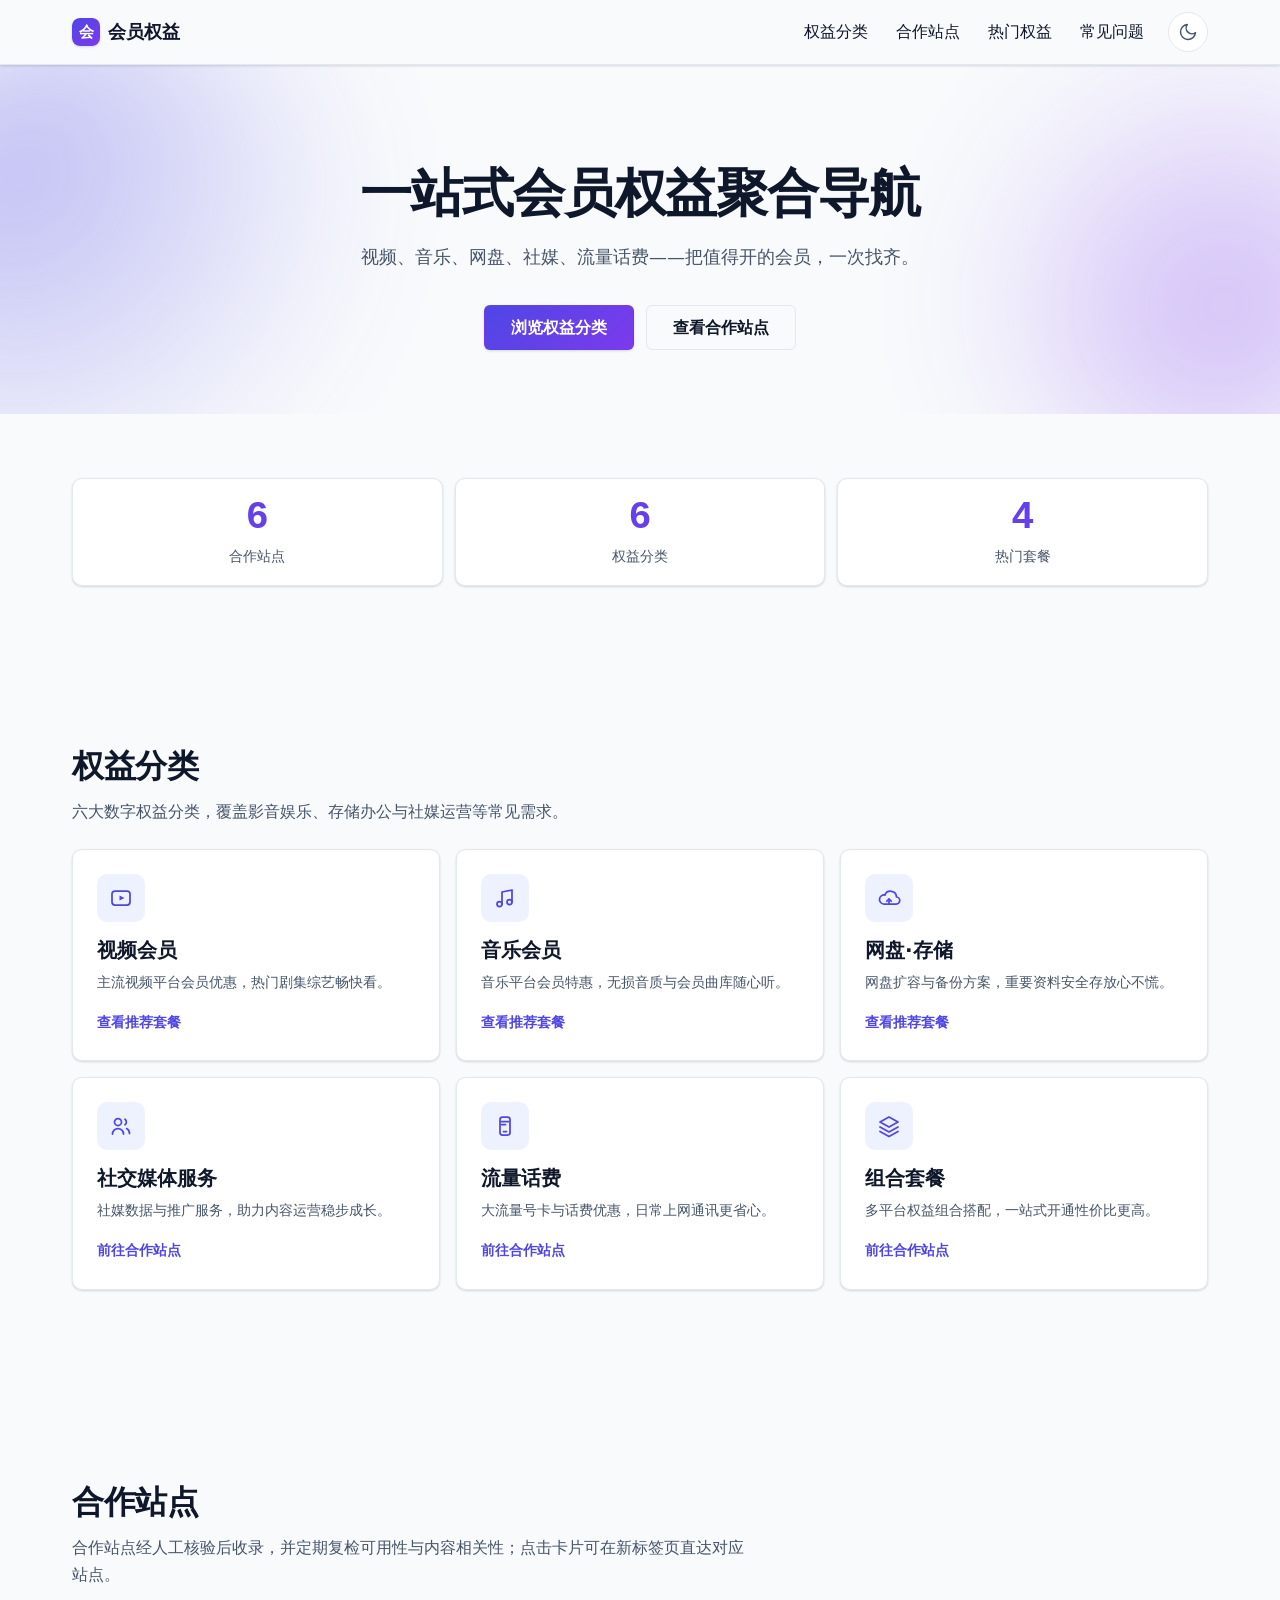
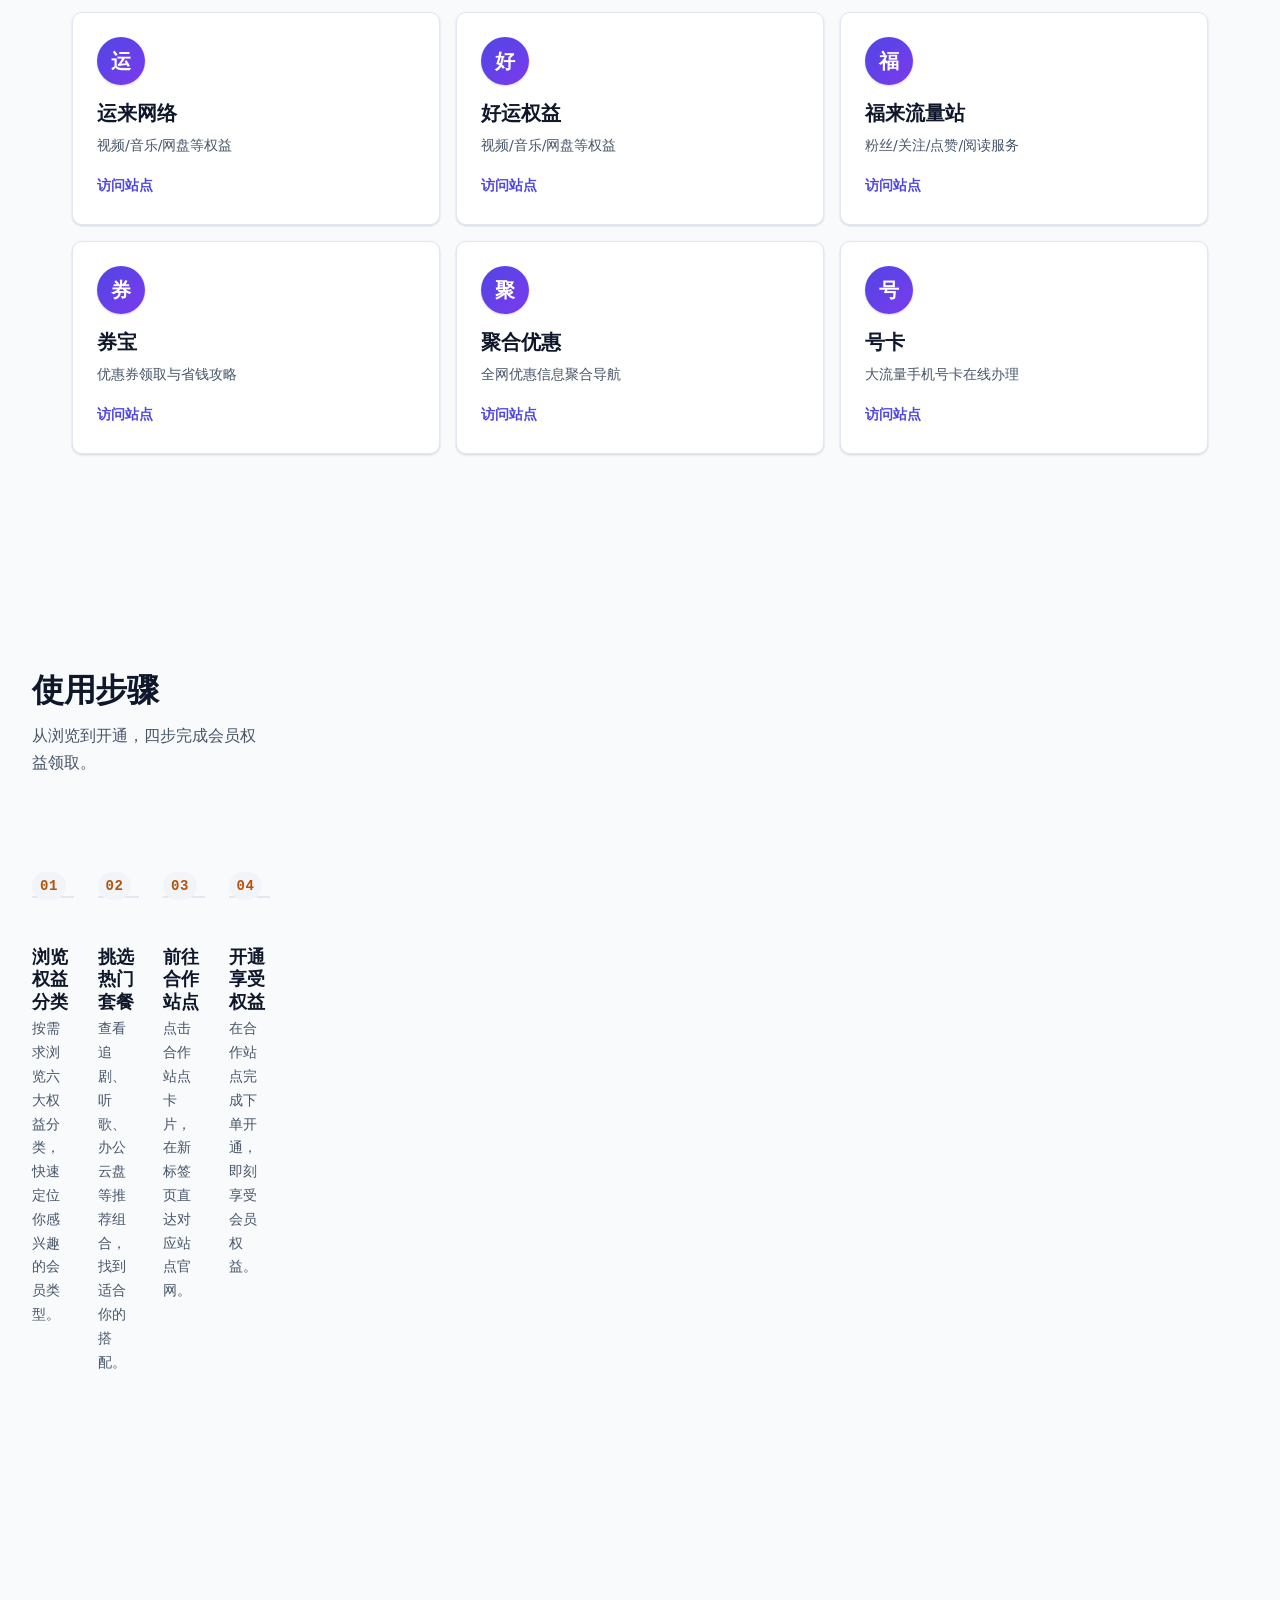
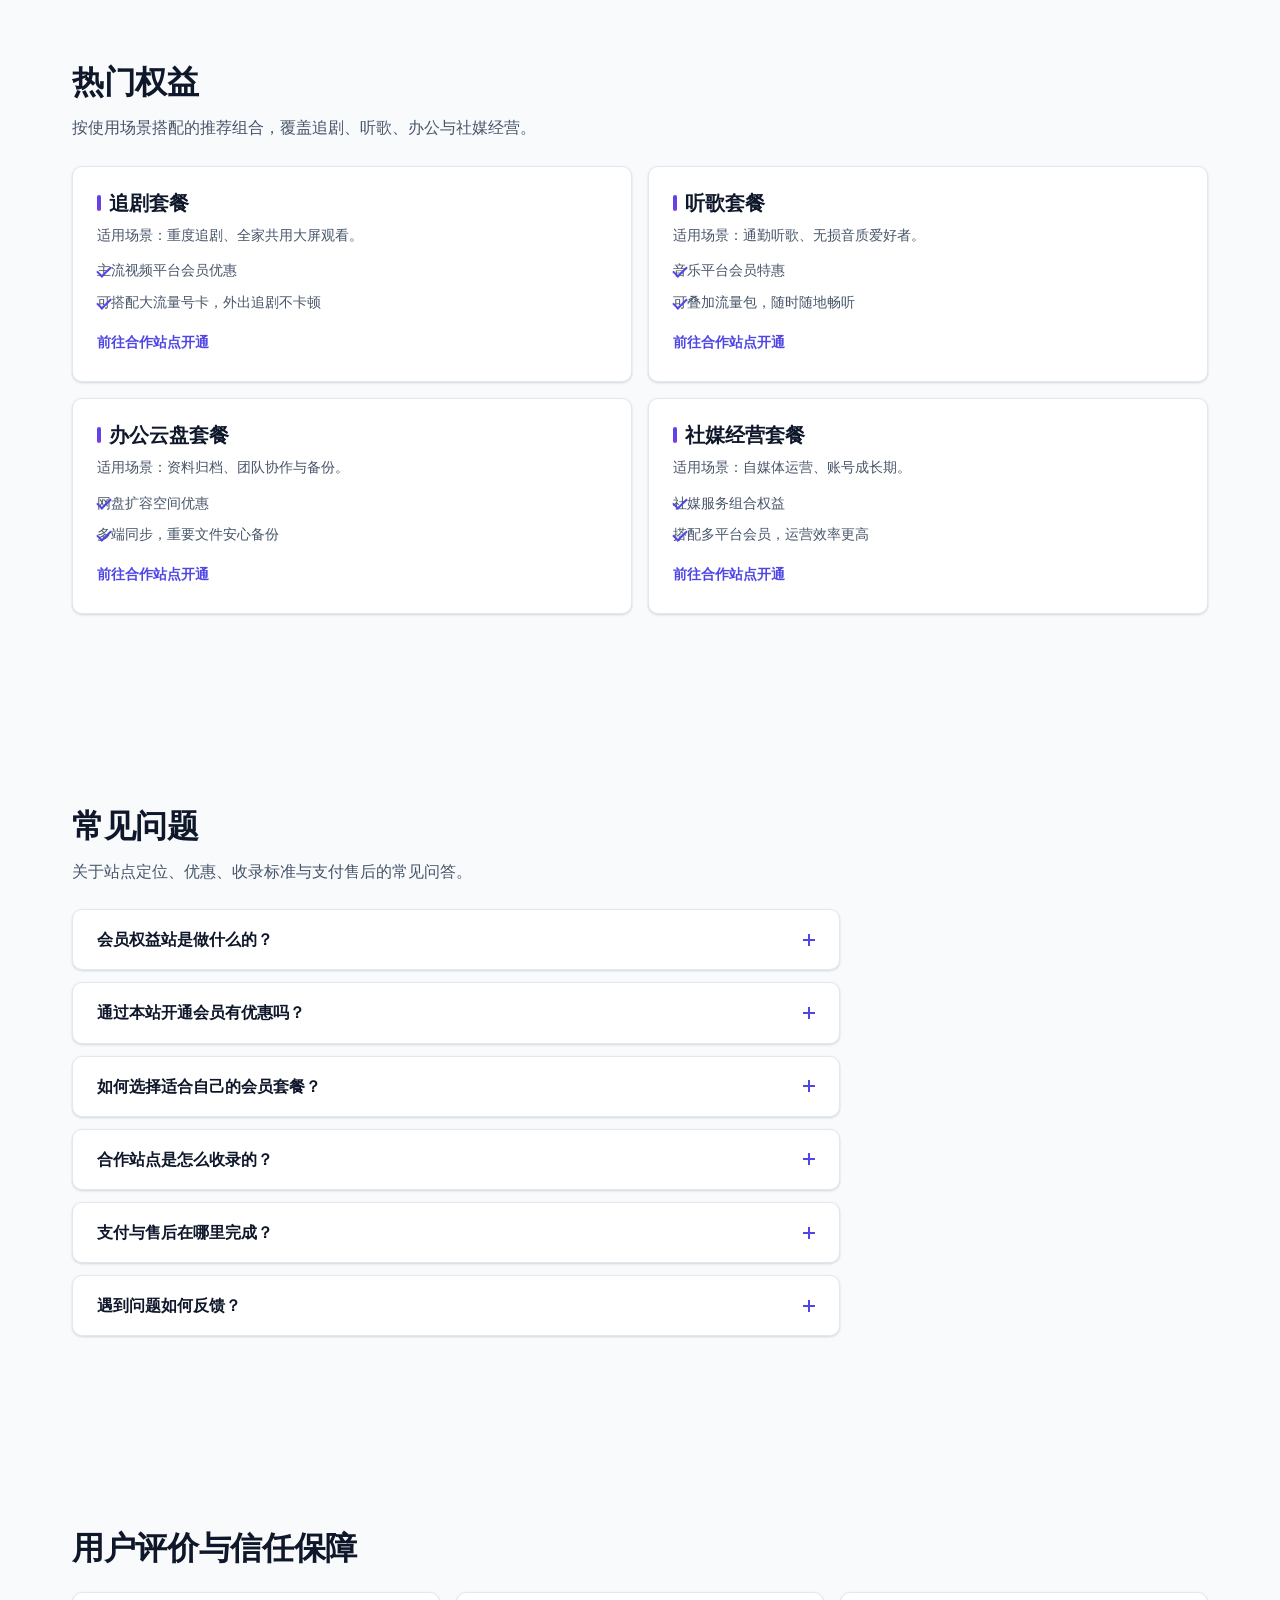
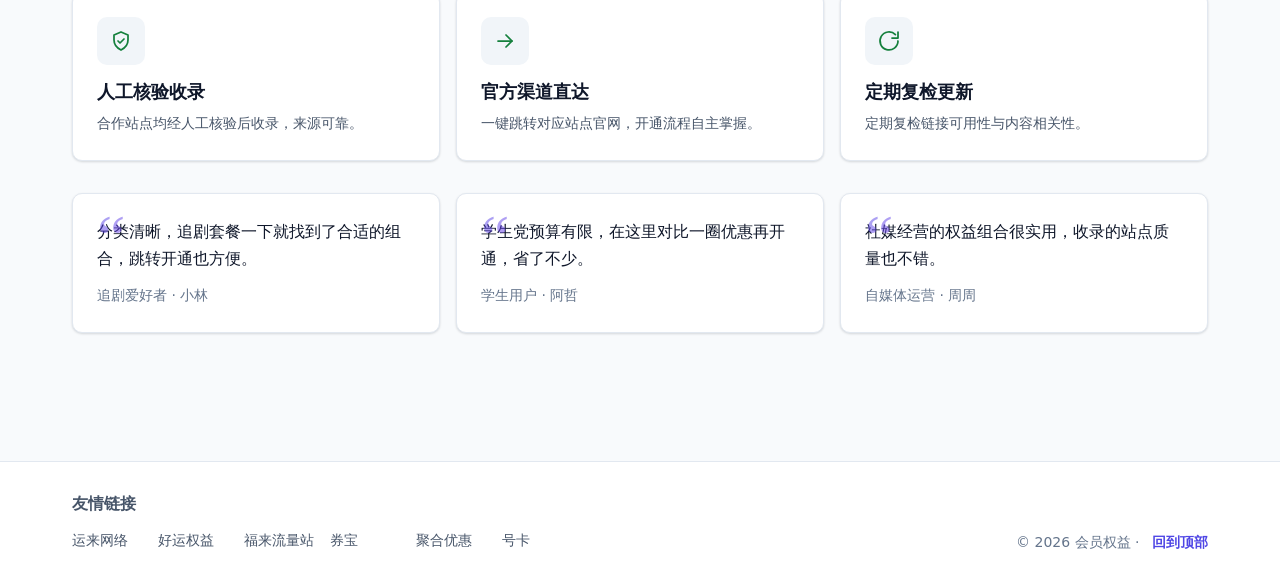
==== index.html @ c39c027a "feat: 会员权益官网 v1.0 — 纯静态单页、SEO/AI 友好、暗色模式、响应式 - 首页 10 大板块：导航/Hero/统计/权益分类/合作站点/使用步骤/热门套餐/FAQ/信任背书/友链页" ====
<!DOCTYPE html>
<html lang="zh-CN">
<head>
  <meta charset="UTF-8">
  <meta name="viewport" content="width=device-width, initial-scale=1">
  <title>会员权益｜视频·音乐·网盘等会员优惠聚合导航</title>
  <meta name="description" content="会员权益（HuiYuan）聚合导航官网：收录视频会员、音乐会员、网盘扩容、社交媒体服务、流量话费等数字权益优惠，提供权益分类、热门套餐推荐与合作站点入口，一站式找到适合你的会员优惠。">
  <meta name="keywords" content="会员权益,会员优惠,视频会员,音乐会员,网盘扩容,流量话费,会员套餐,优惠导航">
  <meta name="author" content="会员权益">
  <meta name="robots" content="index, follow">
  <link rel="canonical" href="https://huiyuan6.github.io/">
  <meta name="theme-color" media="(prefers-color-scheme: light)" content="#f8fafc">
  <meta name="theme-color" media="(prefers-color-scheme: dark)" content="#0b1120">
  <link rel="icon" href="assets/favicon.svg" type="image/svg+xml">
  <!-- Open Graph（NFR-03） -->
  <meta property="og:site_name" content="会员权益">
  <meta property="og:title" content="会员权益｜视频·音乐·网盘等会员优惠聚合导航">
  <meta property="og:description" content="视频、音乐、网盘、社媒、流量话费等数字权益优惠聚合导航，一站式找到适合你的会员优惠。">
  <meta property="og:type" content="website">
  <meta property="og:url" content="https://huiyuan6.github.io/">
  <meta property="og:image" content="https://huiyuan6.github.io/assets/og-image.png">
  <meta property="og:locale" content="zh_CN">
  <!-- Twitter Card（NFR-03） -->
  <meta name="twitter:card" content="summary_large_image">
  <meta name="twitter:title" content="会员权益｜视频·音乐·网盘等会员优惠聚合导航">
  <meta name="twitter:description" content="视频、音乐、网盘、社媒、流量话费等数字权益优惠聚合导航，一站式找到适合你的会员优惠。">
  <meta name="twitter:image" content="https://huiyuan6.github.io/assets/og-image.png">
  <!-- ① 主题引导：内联同步脚本，防 FOUC（D4）——读 localStorage，无记忆则跟随系统偏好 -->
  <script>
    (function () {
      var theme = 'light';
      try {
        var stored = localStorage.getItem('hy-theme');
        if (stored === 'light' || stored === 'dark') {
          theme = stored;
        } else if (window.matchMedia && window.matchMedia('(prefers-color-scheme: dark)').matches) {
          theme = 'dark';
        }
      } catch (e) { /* localStorage 不可用时默认亮色 */ }
      document.documentElement.setAttribute('data-theme', theme);
    })();
  </script>
  <link rel="stylesheet" href="css/style.css">
  <!-- JSON-LD 结构化数据：四实体 @graph（NFR-04），FAQ 问答与 #faq 内 details 逐字一致 -->
  <script type="application/ld+json">
  {
    "@context": "https://schema.org",
    "@graph": [
      {
        "@type": "WebSite",
        "@id": "https://huiyuan6.github.io/#website",
        "url": "https://huiyuan6.github.io/",
        "name": "会员权益",
        "alternateName": "HuiYuan",
        "description": "会员权益聚合导航官网：视频、音乐、网盘、社媒、流量话费等数字权益优惠导航。",
        "inLanguage": "zh-CN",
        "publisher": { "@id": "https://huiyuan6.github.io/#organization" }
      },
      {
        "@type": "Organization",
        "@id": "https://huiyuan6.github.io/#organization",
        "name": "会员权益",
        "url": "https://huiyuan6.github.io/",
        "logo": {
          "@type": "ImageObject",
          "url": "https://huiyuan6.github.io/assets/og-image.png"
        }
      },
      {
        "@type": "ItemList",
        "@id": "https://huiyuan6.github.io/#partners",
        "name": "合作站点清单",
        "numberOfItems": 6,
        "itemListElement": [
          { "@type": "ListItem", "position": 1, "name": "运来网络",   "url": "https://wcbblll.99kami.com" },
          { "@type": "ListItem", "position": 2, "name": "好运权益",   "url": "https://wcbblll.im01.cn" },
          { "@type": "ListItem", "position": 3, "name": "福来流量站", "url": "http://35568.qcxmt.cn" },
          { "@type": "ListItem", "position": 4, "name": "券宝",       "url": "https://jdjdndn.github.io/" },
          { "@type": "ListItem", "position": 5, "name": "聚合优惠",   "url": "https://wcbblll.cc" },
          { "@type": "ListItem", "position": 6, "name": "号卡",       "url": "https://dlhaoka.com" }
        ]
      },
      {
        "@type": "FAQPage",
        "@id": "https://huiyuan6.github.io/#faq",
        "mainEntity": [
          { "@type": "Question", "name": "会员权益站是做什么的？",
            "acceptedAnswer": { "@type": "Answer", "text": "本站是会员权益聚合导航官网，收录视频、音乐、网盘、社交媒体、流量话费等数字权益优惠信息，帮助你快速找到合适的会员开通渠道。" } },
          { "@type": "Question", "name": "通过本站开通会员有优惠吗？",
            "acceptedAnswer": { "@type": "Answer", "text": "本站收录的合作站点会不定期提供会员优惠活动，具体折扣与活动规则以各站点页面展示为准。" } },
          { "@type": "Question", "name": "如何选择适合自己的会员套餐？",
            "acceptedAnswer": { "@type": "Answer", "text": "可先在权益分类中按需求浏览，再到热门权益查看推荐组合，最后对比合作站点的活动后前往开通。" } },
          { "@type": "Question", "name": "合作站点是怎么收录的？",
            "acceptedAnswer": { "@type": "Answer", "text": "合作站点经人工核验后收录，并定期复检可用性与内容相关性，保障链接质量。" } },
          { "@type": "Question", "name": "支付与售后在哪里完成？",
            "acceptedAnswer": { "@type": "Answer", "text": "本站仅提供导航入口，会员商品的浏览、下单、支付与售后均在对应合作站点完成。" } },
          { "@type": "Question", "name": "遇到问题如何反馈？",
            "acceptedAnswer": { "@type": "Answer", "text": "可通过合作站点内的客服渠道反馈，或通过本站底部友情链接访问相关站点获取帮助。" } }
        ]
      }
    ]
  }
  </script>
  <!-- ② 数据与模块：defer 经典脚本，书写顺序即依赖顺序（1.2.4） -->
  <script src="data.js" defer></script>
  <script src="js/modules/validate.js" defer></script>
  <script src="js/modules/merge.js" defer></script>
  <script src="js/modules/render.js" defer></script>
  <script src="js/modules/theme.js" defer></script>
  <script src="js/modules/accordion.js" defer></script>
  <script src="js/modules/reveal.js" defer></script>
  <script src="js/modules/nav.js" defer></script>
  <script src="js/main.js" defer></script>
</head>
<body>
  <a class="skip-link" href="#main">跳到主内容</a>

  <!-- ======================= 顶部导航（FR-01/02/03） ======================= -->
  <header class="site-header" id="top">
    <div class="container site-header__inner">
      <nav class="site-nav" id="site-nav" aria-label="主导航">
        <a class="brand" href="#top">
          <svg class="brand__mark" width="28" height="28" viewBox="0 0 64 64" aria-hidden="true" focusable="false">
            <defs>
              <linearGradient id="brand-grad" x1="0" y1="0" x2="1" y2="1">
                <stop offset="0" stop-color="#4F46E5"/><stop offset="1" stop-color="#7C3AED"/>
              </linearGradient>
            </defs>
            <rect width="64" height="64" rx="14" fill="url(#brand-grad)"/>
            <text x="32" y="43" font-size="34" font-weight="600" fill="#ffffff" text-anchor="middle" font-family="system-ui,'PingFang SC','Microsoft YaHei',sans-serif">会</text>
          </svg>
          <span class="brand__name">会员权益</span>
        </a>
        <button id="nav-toggle" class="nav-toggle" type="button" aria-expanded="false" aria-controls="site-nav-links" aria-label="打开导航菜单">
          <svg width="24" height="24" viewBox="0 0 24 24" fill="none" stroke="currentColor" stroke-width="1.75" stroke-linecap="round" aria-hidden="true" focusable="false">
            <path d="M4 7h16"/><path d="M4 12h16"/><path d="M4 17h16"/>
          </svg>
        </button>
        <ul class="site-nav__links" id="site-nav-links">
          <li><a href="#categories">权益分类</a></li>
          <li><a href="#partners">合作站点</a></li>
          <li><a href="#hot">热门权益</a></li>
          <li><a href="#faq">常见问题</a></li>
        </ul>
        <button id="theme-toggle" class="theme-toggle" type="button" aria-label="切换到暗色主题">
          <svg class="icon-sun" width="20" height="20" viewBox="0 0 24 24" fill="none" stroke="currentColor" stroke-width="1.75" stroke-linecap="round" stroke-linejoin="round" aria-hidden="true" focusable="false">
            <circle cx="12" cy="12" r="4"/><path d="M12 2v2"/><path d="M12 20v2"/><path d="M4.9 4.9l1.4 1.4"/><path d="M17.7 17.7l1.4 1.4"/><path d="M2 12h2"/><path d="M20 12h2"/><path d="M4.9 19.1l1.4-1.4"/><path d="M17.7 6.3l1.4-1.4"/>
          </svg>
          <svg class="icon-moon" width="20" height="20" viewBox="0 0 24 24" fill="none" stroke="currentColor" stroke-width="1.75" stroke-linecap="round" stroke-linejoin="round" aria-hidden="true" focusable="false">
            <path d="M21 12.8A9 9 0 1 1 11.2 3a7 7 0 0 0 9.8 9.8z"/>
          </svg>
        </button>
      </nav>
    </div>
  </header>

  <main id="main">
    <!-- ======================= Hero（FR-04） ======================= -->
    <section class="hero" id="hero" tabindex="-1" aria-labelledby="hero-title">
      <div class="hero__visual" aria-hidden="true">
        <span class="hero__blob hero__blob--a"></span>
        <span class="hero__blob hero__blob--b"></span>
      </div>
      <div class="container hero__inner">
        <h1 class="hero__title" id="hero-title">一站式会员权益聚合导航</h1>
        <p class="hero__sub">视频、音乐、网盘、社媒、流量话费——把值得开的会员，一次找齐。</p>
        <p class="hero__cta">
          <a class="btn btn--primary" href="#categories">浏览权益分类</a>
          <a class="btn btn--ghost" href="#partners">查看合作站点</a>
        </p>
      </div>
    </section>

    <!-- ======================= 数据统计（FR-05） ======================= -->
    <section class="stats" id="stats" tabindex="-1" aria-labelledby="stats-title">
      <div class="container">
        <h2 class="visually-hidden" id="stats-title">数据统计</h2>
        <ul class="stats-grid" data-reveal>
          <li class="stat-item">
            <p class="stat-item__value" id="stat-sites" data-stat="sites">6</p>
            <p class="stat-item__label">合作站点</p>
          </li>
          <li class="stat-item">
            <p class="stat-item__value" id="stat-categories" data-stat="categories">6</p>
            <p class="stat-item__label">权益分类</p>
          </li>
          <li class="stat-item">
            <p class="stat-item__value" id="stat-packages" data-stat="packages">4</p>
            <p class="stat-item__label">热门套餐</p>
          </li>
        </ul>
      </div>
    </section>

    <!-- ======================= 权益分类（FR-06） ======================= -->
    <section class="categories" id="categories" tabindex="-1" aria-labelledby="categories-title">
      <div class="container">
        <h2 id="categories-title">权益分类</h2>
        <p class="section-lead">六大数字权益分类，覆盖影音娱乐、存储办公与社媒运营等常见需求。</p>
        <ul class="category-grid" data-reveal>
          <li class="category-card">
            <span class="category-card__icon" aria-hidden="true">
              <svg width="24" height="24" viewBox="0 0 24 24" fill="none" stroke="currentColor" stroke-width="1.75" stroke-linecap="round" stroke-linejoin="round" focusable="false"><rect x="3" y="5" width="18" height="14" rx="3"/><path d="M10.5 9.5l5 2.5-5 2.5z" fill="currentColor" stroke="none"/></svg>
            </span>
            <h3 class="category-card__title">视频会员</h3>
            <p class="category-card__desc">主流视频平台会员优惠，热门剧集综艺畅快看。</p>
            <a class="category-card__link" href="#hot">查看推荐套餐</a>
          </li>
          <li class="category-card">
            <span class="category-card__icon" aria-hidden="true">
              <svg width="24" height="24" viewBox="0 0 24 24" fill="none" stroke="currentColor" stroke-width="1.75" stroke-linecap="round" stroke-linejoin="round" focusable="false"><path d="M9 18V6l10-2v12"/><circle cx="6.5" cy="18" r="2.5"/><circle cx="16.5" cy="16" r="2.5"/></svg>
            </span>
            <h3 class="category-card__title">音乐会员</h3>
            <p class="category-card__desc">音乐平台会员特惠，无损音质与会员曲库随心听。</p>
            <a class="category-card__link" href="#hot">查看推荐套餐</a>
          </li>
          <li class="category-card">
            <span class="category-card__icon" aria-hidden="true">
              <svg width="24" height="24" viewBox="0 0 24 24" fill="none" stroke="currentColor" stroke-width="1.75" stroke-linecap="round" stroke-linejoin="round" focusable="false"><path d="M7 18a4.5 4.5 0 1 1 .9-8.9A6 6 0 0 1 19.5 11 3.5 3.5 0 0 1 19 18z"/><path d="M12 13v5"/><path d="M9.8 15.2L12 13l2.2 2.2"/></svg>
            </span>
            <h3 class="category-card__title">网盘·存储</h3>
            <p class="category-card__desc">网盘扩容与备份方案，重要资料安全存放心不慌。</p>
            <a class="category-card__link" href="#hot">查看推荐套餐</a>
          </li>
          <li class="category-card">
            <span class="category-card__icon" aria-hidden="true">
              <svg width="24" height="24" viewBox="0 0 24 24" fill="none" stroke="currentColor" stroke-width="1.75" stroke-linecap="round" stroke-linejoin="round" focusable="false"><circle cx="9" cy="8" r="3.5"/><path d="M3.5 20a5.5 5.5 0 0 1 11 0"/><path d="M16 5.2a3.5 3.5 0 0 1 0 5.6"/><path d="M17.6 14.6a5.5 5.5 0 0 1 2.9 4.9"/></svg>
            </span>
            <h3 class="category-card__title">社交媒体服务</h3>
            <p class="category-card__desc">社媒数据与推广服务，助力内容运营稳步成长。</p>
            <a class="category-card__link" href="#partners">前往合作站点</a>
          </li>
          <li class="category-card">
            <span class="category-card__icon" aria-hidden="true">
              <svg width="24" height="24" viewBox="0 0 24 24" fill="none" stroke="currentColor" stroke-width="1.75" stroke-linecap="round" stroke-linejoin="round" focusable="false"><rect x="7" y="3" width="10" height="18" rx="2.5"/><path d="M10.5 17.5h3"/><path d="M8.5 7.5h7"/><path d="M8.5 10.5h4"/></svg>
            </span>
            <h3 class="category-card__title">流量话费</h3>
            <p class="category-card__desc">大流量号卡与话费优惠，日常上网通讯更省心。</p>
            <a class="category-card__link" href="#partners">前往合作站点</a>
          </li>
          <li class="category-card">
            <span class="category-card__icon" aria-hidden="true">
              <svg width="24" height="24" viewBox="0 0 24 24" fill="none" stroke="currentColor" stroke-width="1.75" stroke-linecap="round" stroke-linejoin="round" focusable="false"><path d="M12 3l9 5-9 5-9-5z"/><path d="M3 13l9 5 9-5"/><path d="M3 17.5l9 5 9-5"/></svg>
            </span>
            <h3 class="category-card__title">组合套餐</h3>
            <p class="category-card__desc">多平台权益组合搭配，一站式开通性价比更高。</p>
            <a class="category-card__link" href="#partners">前往合作站点</a>
          </li>
        </ul>
      </div>
    </section>

    <!-- ======================= 合作站点（FR-07/15，数据驱动锚点） ======================= -->
    <section class="partners" id="partners" tabindex="-1" aria-labelledby="partners-title">
      <div class="container">
        <h2 id="partners-title">合作站点</h2>
        <p class="section-lead">合作站点经人工核验后收录，并定期复检可用性与内容相关性；点击卡片可在新标签页直达对应站点。</p>
        <ul id="partner-list" class="partner-grid" data-render="partner-cards" data-reveal>
          <li class="partner-card">
            <span class="partner-card__avatar" aria-hidden="true">运</span>
            <h3 class="partner-card__name">运来网络</h3>
            <p class="partner-card__desc">视频/音乐/网盘等权益</p>
            <a class="partner-card__link" href="https://wcbblll.99kami.com" target="_blank" rel="noopener noreferrer">访问站点</a>
          </li>
          <li class="partner-card">
            <span class="partner-card__avatar" aria-hidden="true">好</span>
            <h3 class="partner-card__name">好运权益</h3>
            <p class="partner-card__desc">视频/音乐/网盘等权益</p>
            <a class="partner-card__link" href="https://wcbblll.im01.cn" target="_blank" rel="noopener noreferrer">访问站点</a>
          </li>
          <li class="partner-card">
            <span class="partner-card__avatar" aria-hidden="true">福</span>
            <h3 class="partner-card__name">福来流量站</h3>
            <p class="partner-card__desc">粉丝/关注/点赞/阅读服务</p>
            <a class="partner-card__link" href="http://35568.qcxmt.cn" target="_blank" rel="noopener noreferrer">访问站点</a>
          </li>
          <li class="partner-card">
            <span class="partner-card__avatar" aria-hidden="true">券</span>
            <h3 class="partner-card__name">券宝</h3>
            <p class="partner-card__desc">优惠券领取与省钱攻略</p>
            <a class="partner-card__link" href="https://jdjdndn.github.io/" target="_blank" rel="noopener noreferrer">访问站点</a>
          </li>
          <li class="partner-card">
            <span class="partner-card__avatar" aria-hidden="true">聚</span>
            <h3 class="partner-card__name">聚合优惠</h3>
            <p class="partner-card__desc">全网优惠信息聚合导航</p>
            <a class="partner-card__link" href="https://wcbblll.cc" target="_blank" rel="noopener noreferrer">访问站点</a>
          </li>
          <li class="partner-card">
            <span class="partner-card__avatar" aria-hidden="true">号</span>
            <h3 class="partner-card__name">号卡</h3>
            <p class="partner-card__desc">大流量手机号卡在线办理</p>
            <a class="partner-card__link" href="https://dlhaoka.com" target="_blank" rel="noopener noreferrer">访问站点</a>
          </li>
        </ul>
        <noscript>
          <p class="partners-note">当前浏览器未启用 JavaScript，以上合作站点清单以静态方式完整展示，与 data.js 数据一致，可直接点击访问。</p>
        </noscript>
      </div>
    </section>

    <!-- ======================= 使用步骤（FR-08） ======================= -->
    <section class="steps" id="steps" tabindex="-1" aria-labelledby="steps-title">
      <div class="container">
        <h2 id="steps-title">使用步骤</h2>
        <p class="section-lead">从浏览到开通，四步完成会员权益领取。</p>
        <ol class="steps" data-reveal>
          <li class="step-item">
            <span class="step-item__no" aria-hidden="true">01</span>
            <h3 class="step-item__title">浏览权益分类</h3>
            <p class="step-item__desc">按需求浏览六大权益分类，快速定位你感兴趣的会员类型。</p>
          </li>
          <li class="step-item">
            <span class="step-item__no" aria-hidden="true">02</span>
            <h3 class="step-item__title">挑选热门套餐</h3>
            <p class="step-item__desc">查看追剧、听歌、办公云盘等推荐组合，找到适合你的搭配。</p>
          </li>
          <li class="step-item">
            <span class="step-item__no" aria-hidden="true">03</span>
            <h3 class="step-item__title">前往合作站点</h3>
            <p class="step-item__desc">点击合作站点卡片，在新标签页直达对应站点官网。</p>
          </li>
          <li class="step-item">
            <span class="step-item__no" aria-hidden="true">04</span>
            <h3 class="step-item__title">开通享受权益</h3>
            <p class="step-item__desc">在合作站点完成下单开通，即刻享受会员权益。</p>
          </li>
        </ol>
      </div>
    </section>

    <!-- ======================= 热门权益（FR-09） ======================= -->
    <section class="hot" id="hot" tabindex="-1" aria-labelledby="hot-title">
      <div class="container">
        <h2 id="hot-title">热门权益</h2>
        <p class="section-lead">按使用场景搭配的推荐组合，覆盖追剧、听歌、办公与社媒经营。</p>
        <ul class="hot-grid" data-reveal>
          <li class="hot-card">
            <h3 class="hot-card__title">追剧套餐</h3>
            <p class="hot-card__scene">适用场景：重度追剧、全家共用大屏观看。</p>
            <ul class="hot-card__list">
              <li>主流视频平台会员优惠</li>
              <li>可搭配大流量号卡，外出追剧不卡顿</li>
            </ul>
            <a class="hot-card__link" href="#partners">前往合作站点开通</a>
          </li>
          <li class="hot-card">
            <h3 class="hot-card__title">听歌套餐</h3>
            <p class="hot-card__scene">适用场景：通勤听歌、无损音质爱好者。</p>
            <ul class="hot-card__list">
              <li>音乐平台会员特惠</li>
              <li>可叠加流量包，随时随地畅听</li>
            </ul>
            <a class="hot-card__link" href="#partners">前往合作站点开通</a>
          </li>
          <li class="hot-card">
            <h3 class="hot-card__title">办公云盘套餐</h3>
            <p class="hot-card__scene">适用场景：资料归档、团队协作与备份。</p>
            <ul class="hot-card__list">
              <li>网盘扩容空间优惠</li>
              <li>多端同步，重要文件安心备份</li>
            </ul>
            <a class="hot-card__link" href="#partners">前往合作站点开通</a>
          </li>
          <li class="hot-card">
            <h3 class="hot-card__title">社媒经营套餐</h3>
            <p class="hot-card__scene">适用场景：自媒体运营、账号成长期。</p>
            <ul class="hot-card__list">
              <li>社媒服务组合权益</li>
              <li>搭配多平台会员，运营效率更高</li>
            </ul>
            <a class="hot-card__link" href="#partners">前往合作站点开通</a>
          </li>
        </ul>
      </div>
    </section>

    <!-- ======================= FAQ（FR-10，与 JSON-LD FAQPage 逐字一致） ======================= -->
    <section class="faq" id="faq" tabindex="-1" aria-labelledby="faq-title">
      <div class="container">
        <h2 id="faq-title">常见问题</h2>
        <p class="section-lead">关于站点定位、优惠、收录标准与支付售后的常见问答。</p>
        <div class="faq-list" data-reveal>
          <details class="faq-item" name="faq">
            <summary>会员权益站是做什么的？</summary>
            <div class="faq-item__answer"><p>本站是会员权益聚合导航官网，收录视频、音乐、网盘、社交媒体、流量话费等数字权益优惠信息，帮助你快速找到合适的会员开通渠道。</p></div>
          </details>
          <details class="faq-item" name="faq">
            <summary>通过本站开通会员有优惠吗？</summary>
            <div class="faq-item__answer"><p>本站收录的合作站点会不定期提供会员优惠活动，具体折扣与活动规则以各站点页面展示为准。</p></div>
          </details>
          <details class="faq-item" name="faq">
            <summary>如何选择适合自己的会员套餐？</summary>
            <div class="faq-item__answer"><p>可先在权益分类中按需求浏览，再到热门权益查看推荐组合，最后对比合作站点的活动后前往开通。</p></div>
          </details>
          <details class="faq-item" name="faq">
            <summary>合作站点是怎么收录的？</summary>
            <div class="faq-item__answer"><p>合作站点经人工核验后收录，并定期复检可用性与内容相关性，保障链接质量。</p></div>
          </details>
          <details class="faq-item" name="faq">
            <summary>支付与售后在哪里完成？</summary>
            <div class="faq-item__answer"><p>本站仅提供导航入口，会员商品的浏览、下单、支付与售后均在对应合作站点完成。</p></div>
          </details>
          <details class="faq-item" name="faq">
            <summary>遇到问题如何反馈？</summary>
            <div class="faq-item__answer"><p>可通过合作站点内的客服渠道反馈，或通过本站底部友情链接访问相关站点获取帮助。</p></div>
          </details>
        </div>
      </div>
    </section>

    <!-- ======================= 信任背书（FR-11） ======================= -->
    <section class="trust" id="trust" tabindex="-1" aria-labelledby="trust-title">
      <div class="container">
        <h2 id="trust-title">用户评价与信任保障</h2>
        <ul class="trust-badges" data-reveal>
          <li class="trust-badge">
            <span class="trust-badge__icon" aria-hidden="true">
              <svg width="24" height="24" viewBox="0 0 24 24" fill="none" stroke="currentColor" stroke-width="1.75" stroke-linecap="round" stroke-linejoin="round" focusable="false"><path d="M12 3l7 3v5c0 4.5-3 8-7 10-4-2-7-5.5-7-10V6z"/><path d="M9 12l2 2 4-4"/></svg>
            </span>
            <h3 class="trust-badge__title">人工核验收录</h3>
            <p class="trust-badge__desc">合作站点均经人工核验后收录，来源可靠。</p>
          </li>
          <li class="trust-badge">
            <span class="trust-badge__icon" aria-hidden="true">
              <svg width="24" height="24" viewBox="0 0 24 24" fill="none" stroke="currentColor" stroke-width="1.75" stroke-linecap="round" stroke-linejoin="round" focusable="false"><path d="M5 12h14"/><path d="M13 6l6 6-6 6"/></svg>
            </span>
            <h3 class="trust-badge__title">官方渠道直达</h3>
            <p class="trust-badge__desc">一键跳转对应站点官网，开通流程自主掌握。</p>
          </li>
          <li class="trust-badge">
            <span class="trust-badge__icon" aria-hidden="true">
              <svg width="24" height="24" viewBox="0 0 24 24" fill="none" stroke="currentColor" stroke-width="1.75" stroke-linecap="round" stroke-linejoin="round" focusable="false"><path d="M21 12a9 9 0 1 1-2.6-6.4"/><path d="M21 3v6h-6"/></svg>
            </span>
            <h3 class="trust-badge__title">定期复检更新</h3>
            <p class="trust-badge__desc">定期复检链接可用性与内容相关性。</p>
          </li>
        </ul>
        <div class="testimonials" data-reveal>
          <figure class="testimonial">
            <blockquote class="testimonial__quote">
              <p>分类清晰，追剧套餐一下就找到了合适的组合，跳转开通也方便。</p>
            </blockquote>
            <figcaption class="testimonial__author">追剧爱好者 · 小林</figcaption>
          </figure>
          <figure class="testimonial">
            <blockquote class="testimonial__quote">
              <p>学生党预算有限，在这里对比一圈优惠再开通，省了不少。</p>
            </blockquote>
            <figcaption class="testimonial__author">学生用户 · 阿哲</figcaption>
          </figure>
          <figure class="testimonial">
            <blockquote class="testimonial__quote">
              <p>社媒经营的权益组合很实用，收录的站点质量也不错。</p>
            </blockquote>
            <figcaption class="testimonial__author">自媒体运营 · 周周</figcaption>
          </figure>
        </div>
      </div>
    </section>
  </main>

  <!-- ======================= 页脚（FR-12/13） ======================= -->
  <footer class="site-footer">
    <div class="container site-footer__inner">
      <nav class="site-footer__links" aria-label="友情链接">
        <h2 class="site-footer__title">友情链接</h2>
        <ul id="footer-links" class="footer-links" data-render="footer-links">
          <li class="footer-link"><a href="https://wcbblll.99kami.com" target="_blank" rel="noopener noreferrer">运来网络</a></li>
          <li class="footer-link"><a href="https://wcbblll.im01.cn" target="_blank" rel="noopener noreferrer">好运权益</a></li>
          <li class="footer-link"><a href="http://35568.qcxmt.cn" target="_blank" rel="noopener noreferrer">福来流量站</a></li>
          <li class="footer-link"><a href="https://jdjdndn.github.io/" target="_blank" rel="noopener noreferrer">券宝</a></li>
          <li class="footer-link"><a href="https://wcbblll.cc" target="_blank" rel="noopener noreferrer">聚合优惠</a></li>
          <li class="footer-link"><a href="https://dlhaoka.com" target="_blank" rel="noopener noreferrer">号卡</a></li>
        </ul>
        <noscript>
          <p class="footer-links-note">未启用 JavaScript 时，以上友情链接同样完整可用。</p>
        </noscript>
      </nav>
      <p class="site-footer__meta">© <span id="footer-year">2026</span> 会员权益 · <a href="#top" id="back-top">回到顶部</a></p>
    </div>
  </footer>
</body>
</html>
---- css/style.css ----
/* 会员权益（HuiYuan）全站样式 · Phase D-2 · 令牌依据 design.md 1.3.3
   移动端优先：base(<768) → md(≥768) → lg(≥1024) → xl(≥1280)
   JS 样式契约：① reveal.js 先给 <html> 加 "js" 类，再给 [data-reveal] 加 "is-visible"
   ② 移动端菜单开合：<body> 加 "nav-open" ③ 回到顶部：nav.js 给 #back-top 切 "is-visible"
   ④ 无 JS 时内容默认可见、FAQ 原生可折叠、回到顶部链接恒可点 */
/* 1. 设计令牌（亮色） */
:root { color-scheme: light; --color-bg: #f8fafc; --color-surface: #ffffff; --color-surface-2: #f1f5f9; --color-text: #0f172a; --color-text-muted: #475569; --color-text-faint: #64748b; --color-primary: #4f46e5; --color-primary-strong: #4338ca; --color-primary-soft: #eef2ff; --color-accent: #b45309; --color-gradient-from: #4f46e5; --color-gradient-to: #7c3aed; --color-border: #e2e8f0; --color-ring: #4f46e5; --color-on-primary: #ffffff; --color-success: #15803d; --shadow-color: rgba(15, 23, 42, .08); --font-sans: system-ui, -apple-system, "Segoe UI", Roboto, "PingFang SC", "Hiragino Sans GB", "Microsoft YaHei", "Noto Sans CJK SC", sans-serif; --font-mono: ui-monospace, "Cascadia Mono", Consolas, monospace; --text-xs: .75rem; --text-sm: .875rem; --text-md: 1rem; --text-lg: 1.125rem; --text-xl: 1.25rem; --space-1: .25rem; --space-2: .5rem; --space-3: .75rem; --space-4: 1rem; --space-6: 1.5rem; --space-8: 2rem; --space-12: 3rem; --space-16: 4rem; --space-24: 6rem; --radius-sm: 6px; --radius-md: 10px; --radius-full: 999px; --shadow-sm: 0 1px 2px var(--shadow-color), 0 1px 3px var(--shadow-color); --shadow-md: 0 4px 10px var(--shadow-color); --shadow-lg: 0 12px 28px var(--shadow-color); --container-max: 1200px; --header-h: 64px; --gradient-brand: linear-gradient(135deg, var(--color-gradient-from), var(--color-gradient-to)); --dur-fast: 150ms; --dur-base: 240ms; --dur-slow: 420ms; --ease-out: cubic-bezier(.16, 1, .3, 1); --ease-standard: cubic-bezier(.4, 0, .2, 1) }
/* 暗色主题令牌（单一映射块，深海军蓝非纯黑） */
[data-theme="dark"] { color-scheme: dark; --color-bg: #0b1120; --color-surface: #131a2b; --color-surface-2: #1b2438; --color-text: #e2e8f0; --color-text-muted: #a3b3cf; --color-text-faint: #8b9bb8; --color-primary: #818cf8; --color-primary-strong: #a5b4fc; --color-primary-soft: rgba(129, 140, 248, .14); --color-accent: #fbbf24; --color-gradient-from: #6366f1; --color-gradient-to: #a78bfa; --color-border: #2a3550; --color-ring: #818cf8; --color-on-primary: #0b1120; --color-success: #4ade80; --shadow-color: rgba(0, 0, 0, .5) }
/* 2. 基础与全局 */
*, *::before, *::after { box-sizing: border-box; }
* { margin: 0; }
html { scroll-behavior: smooth; -webkit-text-size-adjust: 100%; }
body { font-family: var(--font-sans); font-size: var(--text-md); line-height: 1.7; color: var(--color-text); background-color: var(--color-bg); transition: background-color var(--dur-base) var(--ease-standard), color var(--dur-base) var(--ease-standard) }
img, svg, video { display: block; max-width: 100%; }
input, button, textarea, select { font: inherit; }
h1, h2, h3, h4 { line-height: 1.25; font-weight: 600; color: var(--color-text); overflow-wrap: break-word; }
p { overflow-wrap: break-word; }
ul, ol { padding: 0; list-style: none; }
a { color: var(--color-primary); text-decoration: none; transition: color var(--dur-fast) var(--ease-standard); }
a:hover { color: var(--color-primary-strong); }
::selection { background-color: var(--color-primary); color: var(--color-on-primary); }
/* 键盘焦点可见（WCAG AA，全局不摘除） */
:focus-visible { outline: 2px solid var(--color-ring); outline-offset: 2px; }
section[id] { scroll-margin-top: calc(var(--header-h) + .5rem); }
/* 3. 通用工具类 */
.container { width: 100%; max-width: var(--container-max); margin-inline: auto; padding-inline: 16px; }
.visually-hidden { position: absolute; width: 1px; height: 1px; padding: 0; margin: -1px; overflow: hidden; clip: rect(0 0 0 0); clip-path: inset(50%); white-space: nowrap; border: 0 }
/* 跳过链接：视觉隐藏，聚焦时显现 */
.skip-link { position: fixed; top: 8px; left: 8px; z-index: 200; padding: 10px 16px; border-radius: var(--radius-sm); background-color: var(--color-primary); color: var(--color-on-primary); font-weight: 600; box-shadow: var(--shadow-lg); transform: translateY(-200%); transition: transform var(--dur-fast) var(--ease-standard) }
.skip-link:focus { transform: translateY(0); color: var(--color-on-primary); }
.stats, .categories, .partners, .steps, .hot, .faq, .trust { padding-block: var(--space-12); }
section[id] h2 { font-size: clamp(1.35rem, 1.1rem + 1.2vw, 2rem); letter-spacing: -.01em; }
.section-lead { margin-top: var(--space-3); max-width: 42em; color: var(--color-text-muted); }
/* 入场动效（FR-19）：仅 <html class="js"> 时初始隐藏，无 JS 直接可见 */
html.js [data-reveal] { opacity: 0; transform: translateY(16px); transition: opacity var(--dur-slow) var(--ease-out), transform var(--dur-slow) var(--ease-out) }
html.js [data-reveal].is-visible { opacity: 1; transform: none; }
/* 4. 按钮（Hero CTA / 404 页共用） */
.btn { display: inline-flex; align-items: center; justify-content: center; gap: var(--space-2); padding: 12px 26px; border: 1px solid transparent; border-radius: var(--radius-sm); font-size: var(--text-md); font-weight: 600; line-height: 1.2; cursor: pointer; text-decoration: none; transition: transform var(--dur-fast) var(--ease-standard), box-shadow var(--dur-fast) var(--ease-standard), background-color var(--dur-fast) var(--ease-standard), border-color var(--dur-fast) var(--ease-standard), color var(--dur-fast) var(--ease-standard) }
.btn:active { transform: translateY(1px) scale(.98); }
.btn--primary { background-image: var(--gradient-brand); background-color: var(--color-primary); color: var(--color-on-primary); box-shadow: var(--shadow-sm) }
.btn--primary:hover, .btn--primary:focus-visible { background-image: linear-gradient(135deg, var(--color-primary-strong), var(--color-gradient-to)); color: var(--color-on-primary); transform: translateY(-2px); box-shadow: var(--shadow-md) }
.btn--ghost { background-color: transparent; border-color: var(--color-border); color: var(--color-text); }
.btn--ghost:hover, .btn--ghost:focus-visible { border-color: var(--color-primary); background-color: var(--color-primary-soft); color: var(--color-primary-strong); transform: translateY(-2px); box-shadow: var(--shadow-sm) }
/* 5. 吸顶导航（FR-01/02/03） */
.site-header { position: sticky; top: 0; z-index: 100; background-color: var(--color-bg); /* backdrop-filter 不支持时的回退 */ -webkit-backdrop-filter: blur(12px) saturate(1.4); backdrop-filter: blur(12px) saturate(1.4); border-bottom: 1px solid var(--color-border); box-shadow: var(--shadow-sm) }
@supports ((backdrop-filter: blur(12px)) or (-webkit-backdrop-filter: blur(12px))) {
  .site-header { background-color: rgba(248, 250, 252, .82); }
  [data-theme="dark"] .site-header { background-color: rgba(11, 17, 32, .82); }
}
.site-header__inner { position: relative; }
.site-nav { display: flex; align-items: center; gap: var(--space-3); min-height: var(--header-h); }
.brand { display: inline-flex; align-items: center; gap: var(--space-2); margin-right: auto; color: var(--color-text); font-weight: 600; }
.brand:hover { color: var(--color-text); }
.brand__name { font-size: var(--text-lg); }
.brand__mark { flex: none; border-radius: 8px; box-shadow: var(--shadow-sm); transition: transform var(--dur-fast) var(--ease-standard); }
.brand:hover .brand__mark { transform: rotate(-4deg) scale(1.05); }
.nav-toggle { display: inline-flex; align-items: center; justify-content: center; width: 40px; height: 40px; padding: 0; border: 1px solid var(--color-border); border-radius: var(--radius-sm); background-color: var(--color-surface); color: var(--color-text); cursor: pointer; transition: border-color var(--dur-fast) var(--ease-standard), color var(--dur-fast) var(--ease-standard) }
.nav-toggle:hover, body.nav-open .nav-toggle { border-color: var(--color-primary); color: var(--color-primary-strong); }
.theme-toggle { display: inline-flex; align-items: center; justify-content: center; width: 40px; height: 40px; padding: 0; border: 1px solid var(--color-border); border-radius: var(--radius-full); background-color: var(--color-surface); color: var(--color-text-muted); cursor: pointer; transition: border-color var(--dur-fast) var(--ease-standard), color var(--dur-fast) var(--ease-standard), transform var(--dur-fast) var(--ease-standard) }
.theme-toggle:hover { border-color: var(--color-primary); color: var(--color-accent); transform: rotate(15deg); }
/* 图标随主题切换：亮色显示月亮，暗色显示太阳 */
.theme-toggle .icon-sun { display: none; }
.theme-toggle .icon-moon { display: block; }
[data-theme="dark"] .theme-toggle .icon-sun { display: block; }
[data-theme="dark"] .theme-toggle .icon-moon { display: none; }
/* 导航链接（移动端下拉面板，body.nav-open 展开） */
.site-nav__links { position: absolute; top: 100%; left: 0; right: 0; display: none; flex-direction: column; gap: var(--space-1); padding: var(--space-3) var(--space-4) var(--space-4); background-color: var(--color-surface); border-bottom: 1px solid var(--color-border); box-shadow: var(--shadow-lg) }
body.nav-open .site-nav__links { display: flex; animation: nav-drop var(--dur-base) var(--ease-out); }
@keyframes nav-drop { from { opacity: 0; transform: translateY(-8px) } to { opacity: 1; transform: none } }
.site-nav__links a { display: block; padding: var(--space-2) var(--space-3); border-radius: var(--radius-sm); color: var(--color-text); font-weight: 500; }
.site-nav__links a:hover { background-color: var(--color-primary-soft); color: var(--color-primary-strong); }
/* 6. Hero（FR-04） */
.hero { position: relative; overflow: hidden; padding-block: var(--space-16) var(--space-12); text-align: center; }
.hero__visual { position: absolute; inset: 0; pointer-events: none; z-index: 0; }
.hero__blob { position: absolute; display: block; border-radius: 50%; filter: blur(64px); opacity: .35; }
.hero__blob--a { width: min(60vw, 540px); aspect-ratio: 1; top: -18%; left: -12%; background-image: radial-gradient(circle at 30% 30%, var(--color-gradient-from), transparent 70%); animation: blob-float-a 9s var(--ease-standard) infinite alternate }
.hero__blob--b { width: min(52vw, 460px); aspect-ratio: 1; bottom: -22%; right: -10%; background-image: radial-gradient(circle at 60% 60%, var(--color-gradient-to), transparent 70%); animation: blob-float-b 11s var(--ease-standard) infinite alternate }
@keyframes blob-float-a { from { transform: translate3d(0, 0, 0) scale(1) } to { transform: translate3d(4vw, 3vh, 0) scale(1.08) } }
@keyframes blob-float-b { from { transform: translate3d(0, 0, 0) scale(1) } to { transform: translate3d(-3vw, -4vh, 0) scale(1.1) } }
.hero__inner { position: relative; z-index: 1; }
.hero__title { font-size: clamp(1.9rem, 1.2rem + 3vw, 3.25rem); letter-spacing: -.02em; max-width: 21em; margin-inline: auto; }
.hero__sub { margin-top: var(--space-4); max-width: 36em; margin-inline: auto; font-size: var(--text-lg); color: var(--color-text-muted); }
.hero__cta { margin-top: var(--space-8); display: flex; flex-wrap: wrap; justify-content: center; gap: var(--space-3); }
/* 7. 数据统计（FR-05） */
.stats-grid { display: grid; grid-template-columns: repeat(3, 1fr); gap: var(--space-3); }
.stat-item { text-align: center; padding: var(--space-4) var(--space-2); background-color: var(--color-surface); border: 1px solid var(--color-border); border-radius: var(--radius-md); box-shadow: var(--shadow-sm) }
.stat-item__value { font-family: var(--font-mono); font-variant-numeric: tabular-nums; font-size: clamp(1.6rem, 1.2rem + 2vw, 2.4rem); font-weight: 700; line-height: 1.2; background-image: var(--gradient-brand); -webkit-background-clip: text; background-clip: text; color: transparent }
.stat-item__label { margin-top: var(--space-1); font-size: var(--text-sm); color: var(--color-text-muted); }
/* 8. 权益分类（FR-06） */
.category-grid, .partner-grid, .hot-grid, .trust-badges { margin-top: var(--space-6); display: grid; grid-template-columns: 1fr; gap: var(--space-4) }
.category-card, .partner-card, .hot-card, .trust-badge { display: flex; flex-direction: column; padding: var(--space-6); background-color: var(--color-surface); border: 1px solid var(--color-border); border-radius: var(--radius-md); box-shadow: var(--shadow-sm); transition: transform var(--dur-base) var(--ease-standard), box-shadow var(--dur-base) var(--ease-standard), border-color var(--dur-base) var(--ease-standard) }
.category-card:hover, .partner-card:hover, .hot-card:hover, .trust-badge:hover { transform: translateY(-3px); box-shadow: var(--shadow-lg); border-color: var(--color-primary) }
.category-card__icon { display: inline-flex; align-items: center; justify-content: center; width: 48px; height: 48px; border-radius: var(--radius-md); background-color: var(--color-primary-soft); color: var(--color-primary); transition: transform var(--dur-base) var(--ease-out) }
.category-card:hover .category-card__icon { transform: scale(1.08) rotate(-3deg); }
.category-card__title { margin-top: var(--space-4); font-size: var(--text-xl); }
.category-card__desc { margin-top: var(--space-2); color: var(--color-text-muted); font-size: var(--text-sm); flex: 1; }
.category-card__link, .partner-card__link, .hot-card__link { position: relative; align-self: flex-start; margin-top: var(--space-4); padding-bottom: 2px; font-weight: 600; font-size: var(--text-sm); color: var(--color-primary) }
.category-card__link::after, .partner-card__link::after, .hot-card__link::after { content: ""; position: absolute; left: 0; right: 0; bottom: 0; height: 2px; border-radius: 1px; background-image: var(--gradient-brand); transform: scaleX(0); transform-origin: left; transition: transform var(--dur-fast) var(--ease-standard) }
.category-card__link:hover::after, .partner-card__link:hover::after, .hot-card__link:hover::after { transform: scaleX(1); }
/* 9. 合作站点（FR-07/15） */
.partner-card__avatar { display: inline-flex; align-items: center; justify-content: center; width: 48px; height: 48px; border-radius: var(--radius-full); background-image: var(--gradient-brand); color: var(--color-on-primary); font-size: var(--text-xl); font-weight: 600; line-height: 1; user-select: none; box-shadow: var(--shadow-sm) }
.partner-card__name { margin-top: var(--space-4); font-size: var(--text-xl); }
.partner-card__desc { margin-top: var(--space-2); color: var(--color-text-muted); font-size: var(--text-sm); flex: 1; }
/* noscript 提示（FR-15） */
.partners-note { margin-top: var(--space-4); padding: var(--space-3) var(--space-4); border-radius: var(--radius-sm); background-color: var(--color-surface-2); color: var(--color-text-muted); font-size: var(--text-sm) }
/* 10. 使用步骤（FR-08） */
.steps { margin-top: var(--space-6); }
.step-item { position: relative; padding: var(--space-4) 0 var(--space-4) var(--space-12); border-bottom: 1px dashed var(--color-border); }
.step-item:last-child { border-bottom: none; }
.step-item__no { position: absolute; left: 0; top: var(--space-4); font-family: var(--font-mono); font-variant-numeric: tabular-nums; font-size: var(--text-sm); font-weight: 700; line-height: 2; color: var(--color-accent); background-color: var(--color-surface-2); border-radius: var(--radius-full); padding-inline: var(--space-3); letter-spacing: .04em }
.step-item__title { font-size: var(--text-lg); }
.step-item__desc { margin-top: var(--space-1); color: var(--color-text-muted); font-size: var(--text-sm); }
/* 11. 热门权益（FR-09） */
.hot-card__title { position: relative; padding-left: var(--space-3); font-size: var(--text-xl); }
.hot-card__title::before { content: ""; position: absolute; left: 0; top: .22em; bottom: .22em; width: 4px; border-radius: 2px; background-image: var(--gradient-brand) }
.hot-card__scene { margin-top: var(--space-2); color: var(--color-text-muted); font-size: var(--text-sm); }
.hot-card__list { margin-top: var(--space-3); display: grid; gap: var(--space-2); }
.hot-card__list li { position: relative; padding-left: var(--space-5); color: var(--color-text-muted); font-size: var(--text-sm); }
.hot-card__list li::before { content: ""; position: absolute; left: 0; top: .45em; width: 14px; height: 8px; border-left: 2px solid var(--color-primary); border-bottom: 2px solid var(--color-primary); transform: rotate(-45deg) }
.hot-card__link { margin-top: var(--space-4); }
/* 12. FAQ（FR-10，原生 <details> 手风琴） */
.faq-list { margin-top: var(--space-6); display: grid; gap: var(--space-3); max-width: 48em; }
.faq-item { background-color: var(--color-surface); border: 1px solid var(--color-border); border-radius: var(--radius-md); box-shadow: var(--shadow-sm); transition: border-color var(--dur-base) var(--ease-standard), box-shadow var(--dur-base) var(--ease-standard) }
.faq-item:hover, .faq-item[open] { border-color: var(--color-primary); box-shadow: var(--shadow-md); }
.faq-item summary { display: flex; align-items: center; justify-content: space-between; gap: var(--space-3); padding: var(--space-4) var(--space-6); font-weight: 600; cursor: pointer; user-select: none; transition: color var(--dur-fast) var(--ease-standard) }
.faq-item summary:hover { color: var(--color-primary-strong); }
.faq-item summary::-webkit-details-marker { display: none; }
.faq-item summary::marker { content: ""; }
.faq-item summary::after { content: ""; flex: none; width: 12px; height: 12px; background: linear-gradient(var(--color-primary), var(--color-primary)), linear-gradient(var(--color-primary), var(--color-primary)); background-repeat: no-repeat; background-position: center; background-size: 12px 2px, 2px 12px; border-radius: 1px; transition: transform var(--dur-base) var(--ease-out) }
.faq-item[open] summary::after { transform: rotate(45deg); }
.faq-item__answer { padding: 0 var(--space-6) var(--space-5); color: var(--color-text-muted); }
@keyframes faq-open { from { opacity: 0; transform: translateY(-4px) } to { opacity: 1; transform: none } }
.faq-item[open] .faq-item__answer { animation: faq-open var(--dur-base) var(--ease-out); }
/* 13. 信任背书（FR-11） */
.trust-badge__icon { display: inline-flex; align-items: center; justify-content: center; width: 48px; height: 48px; border-radius: var(--radius-md); background-color: var(--color-surface-2); color: var(--color-success) }
.trust-badge__title { margin-top: var(--space-4); font-size: var(--text-lg); }
.trust-badge__desc { margin-top: var(--space-2); color: var(--color-text-muted); font-size: var(--text-sm); }
.testimonials { margin-top: var(--space-8); display: grid; grid-template-columns: 1fr; gap: var(--space-4); }
.testimonial { position: relative; padding: var(--space-6); background-color: var(--color-surface); border: 1px solid var(--color-border); border-radius: var(--radius-md); box-shadow: var(--shadow-sm) }
.testimonial::before { content: "\201C"; position: absolute; top: var(--space-3); right: var(--space-5); font-family: Georgia, "Times New Roman", serif; font-size: 4rem; line-height: 1; background-image: var(--gradient-brand); -webkit-background-clip: text; background-clip: text; color: transparent; opacity: .5; pointer-events: none }
.testimonial__quote p { font-size: var(--text-md); color: var(--color-text); }
.testimonial__author { margin-top: var(--space-3); font-size: var(--text-sm); color: var(--color-text-faint); }
/* 14. 页脚（FR-12/13） */
.site-footer { margin-top: var(--space-8); border-top: 1px solid var(--color-border); background-color: var(--color-surface); padding-block: var(--space-8) var(--space-6) }
.site-footer__inner { display: flex; flex-direction: column; gap: var(--space-6); }
.site-footer__title { font-size: var(--text-md); color: var(--color-text-muted); }
.footer-links { margin-top: var(--space-3); display: grid; grid-template-columns: repeat(2, 1fr); gap: var(--space-2) var(--space-4); }
.footer-link a { display: inline-block; padding-block: 2px; color: var(--color-text-muted); font-size: var(--text-sm); }
.footer-link a:hover { color: var(--color-primary-strong); }
.footer-links-note { margin-top: var(--space-3); color: var(--color-text-faint); font-size: var(--text-xs); }
.site-footer__meta { color: var(--color-text-faint); font-size: var(--text-sm); }
#back-top { margin-left: var(--space-2); font-weight: 600; color: var(--color-primary); }
#back-top:hover { color: var(--color-primary-strong); }
/* 回到顶部显隐契约（nav.js 切 is-visible）：同 reveal 的 html.js 降级模式——JS 可用时初始隐藏、滚动过约一屏淡入；无 JS 恒可见可点 */
html.js #back-top { opacity: 0; visibility: hidden; transition: opacity var(--dur-fast) var(--ease-out), visibility var(--dur-fast); }
html.js #back-top.is-visible { opacity: 1; visibility: visible; }
/* 15. 404 页（404.html） */
.error-page { min-height: calc(100vh - var(--header-h)); display: flex; align-items: center; justify-content: center; text-align: center; padding-block: var(--space-16) }
.error-page__inner { display: flex; flex-direction: column; align-items: center; gap: var(--space-4); }
.error-page__code { font-family: var(--font-mono); font-variant-numeric: tabular-nums; font-size: clamp(5rem, 3rem + 12vw, 9rem); font-weight: 700; line-height: 1; letter-spacing: -.04em; background-image: var(--gradient-brand); -webkit-background-clip: text; background-clip: text; color: transparent }
.error-page__title { font-size: clamp(1.35rem, 1.1rem + 1.2vw, 2rem); }
.error-page__desc { max-width: 32em; color: var(--color-text-muted); }
.error-page__cta { margin-top: var(--space-2); }
/* 16. 响应式断点（移动端优先，字面量常量） */
@media (min-width: 768px) {
  .container { padding-inline: 24px; }
  .stats, .categories, .partners, .steps, .hot, .faq, .trust { padding-block: var(--space-16); }
  .hero { padding-block: var(--space-24) var(--space-16); }
  .category-grid, .partner-grid, .hot-grid { grid-template-columns: repeat(2, 1fr); }
  .trust-badges, .testimonials { grid-template-columns: repeat(3, 1fr); }
  .footer-links { grid-template-columns: repeat(3, 1fr); }
  .partners-note { max-width: 48em; }
}
@media (min-width: 1024px) {
  .nav-toggle { display: none; }
  .site-nav__links { position: static; display: flex; flex-direction: row; align-items: center; gap: var(--space-1); padding: 0; background-color: transparent; border-bottom: none; box-shadow: none }
  body.nav-open .site-nav__links { display: flex; animation: none; }
  .category-grid, .partner-grid { grid-template-columns: repeat(3, 1fr); }
  .steps { display: grid; grid-template-columns: repeat(4, 1fr); gap: var(--space-6); }
  .step-item { position: relative; padding: var(--space-12) 0 0; border-bottom: none; border-top: 2px solid var(--color-border); }
  .step-item__no { top: calc(-1 * var(--space-6) - 2px); left: 0; padding-inline: var(--space-2); }
  .categories, .partners, .steps, .hot, .faq, .trust { padding-block: var(--space-24); }
  .stats { padding-block: var(--space-16); }
  .site-footer__inner { flex-direction: row; align-items: flex-end; justify-content: space-between; gap: var(--space-8); }
  .footer-links { grid-template-columns: repeat(6, 1fr); }
}
@media (min-width: 1280px) {
  .container { padding-inline: 32px; }
}
/* 17. 减少动态（FR-19：全站禁用，内容完整性不受影响） */
@media (prefers-reduced-motion: reduce) {
  html, *, *::before, *::after { animation-duration: .01ms; animation-iteration-count: 1; transition-duration: .01ms; scroll-behavior: auto }
  html.js [data-reveal] { opacity: 1; transform: none; }
  html.js #back-top { transition: none; }
}
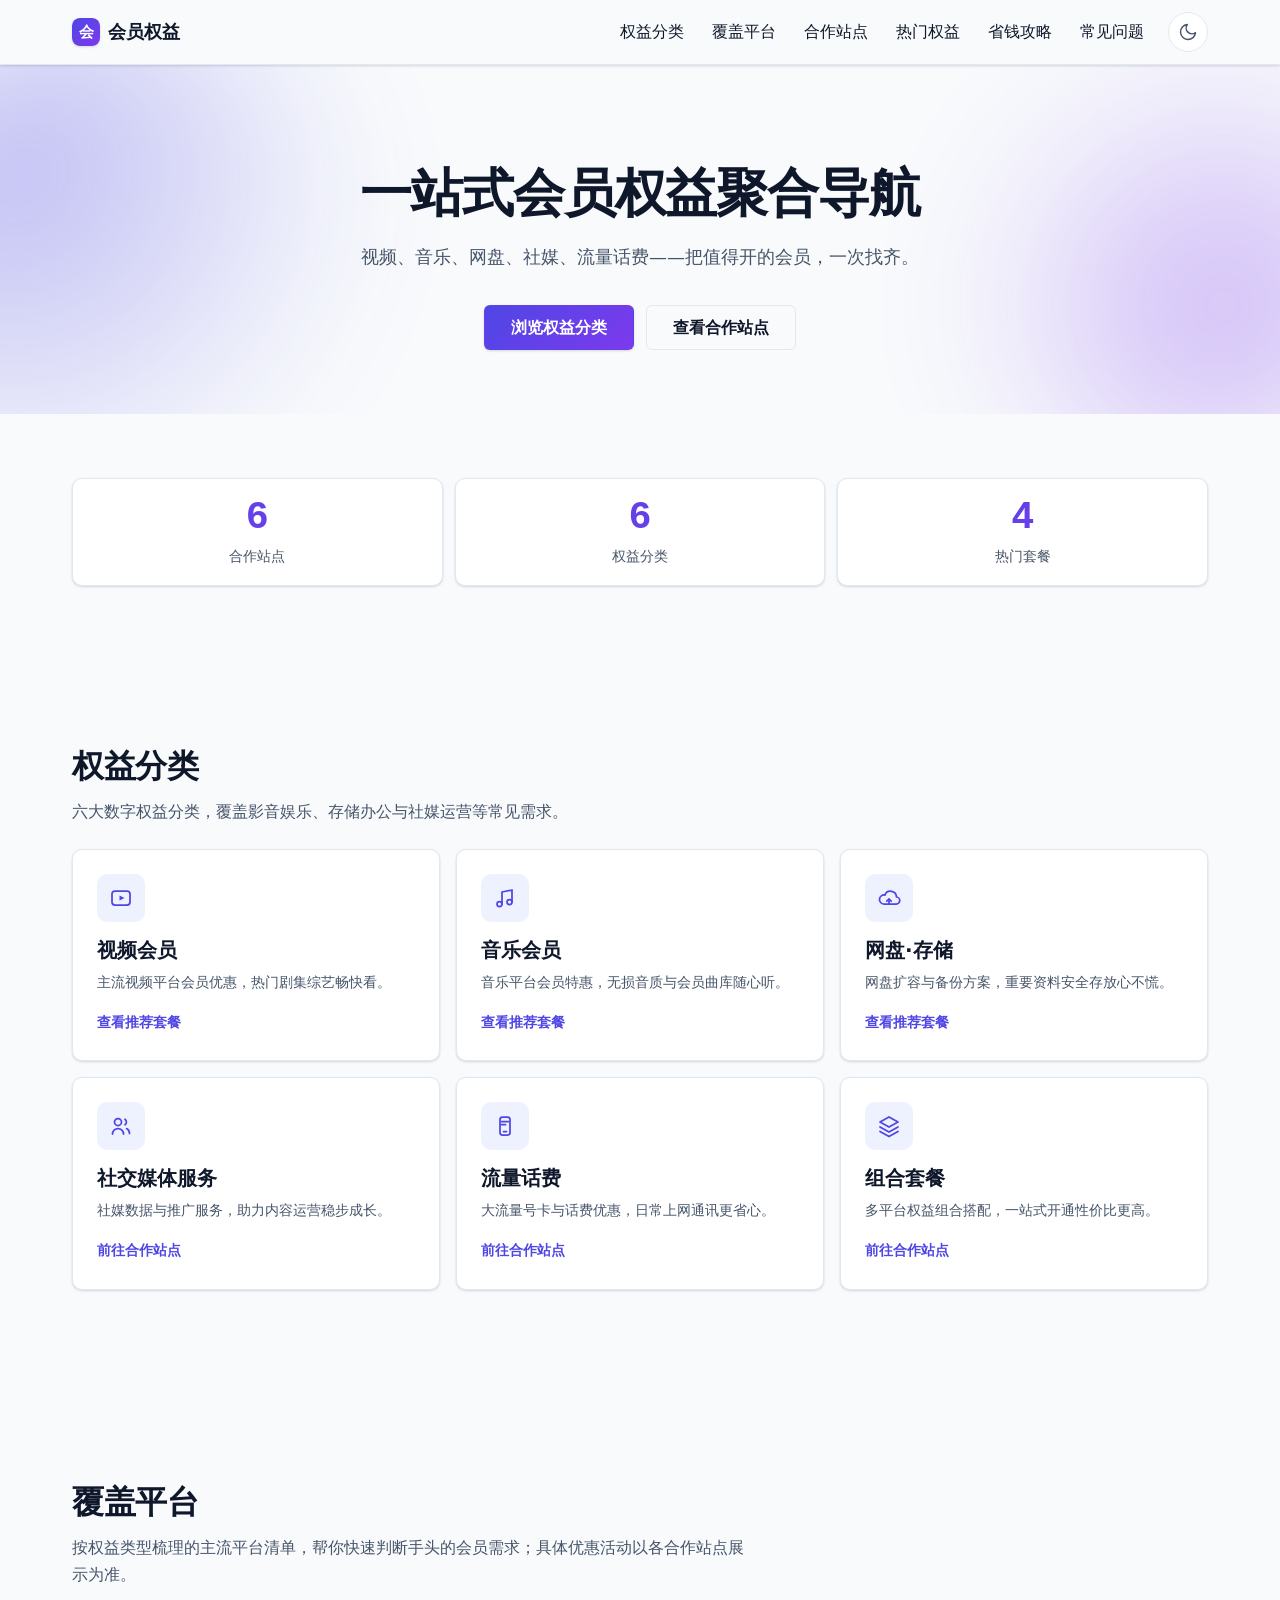
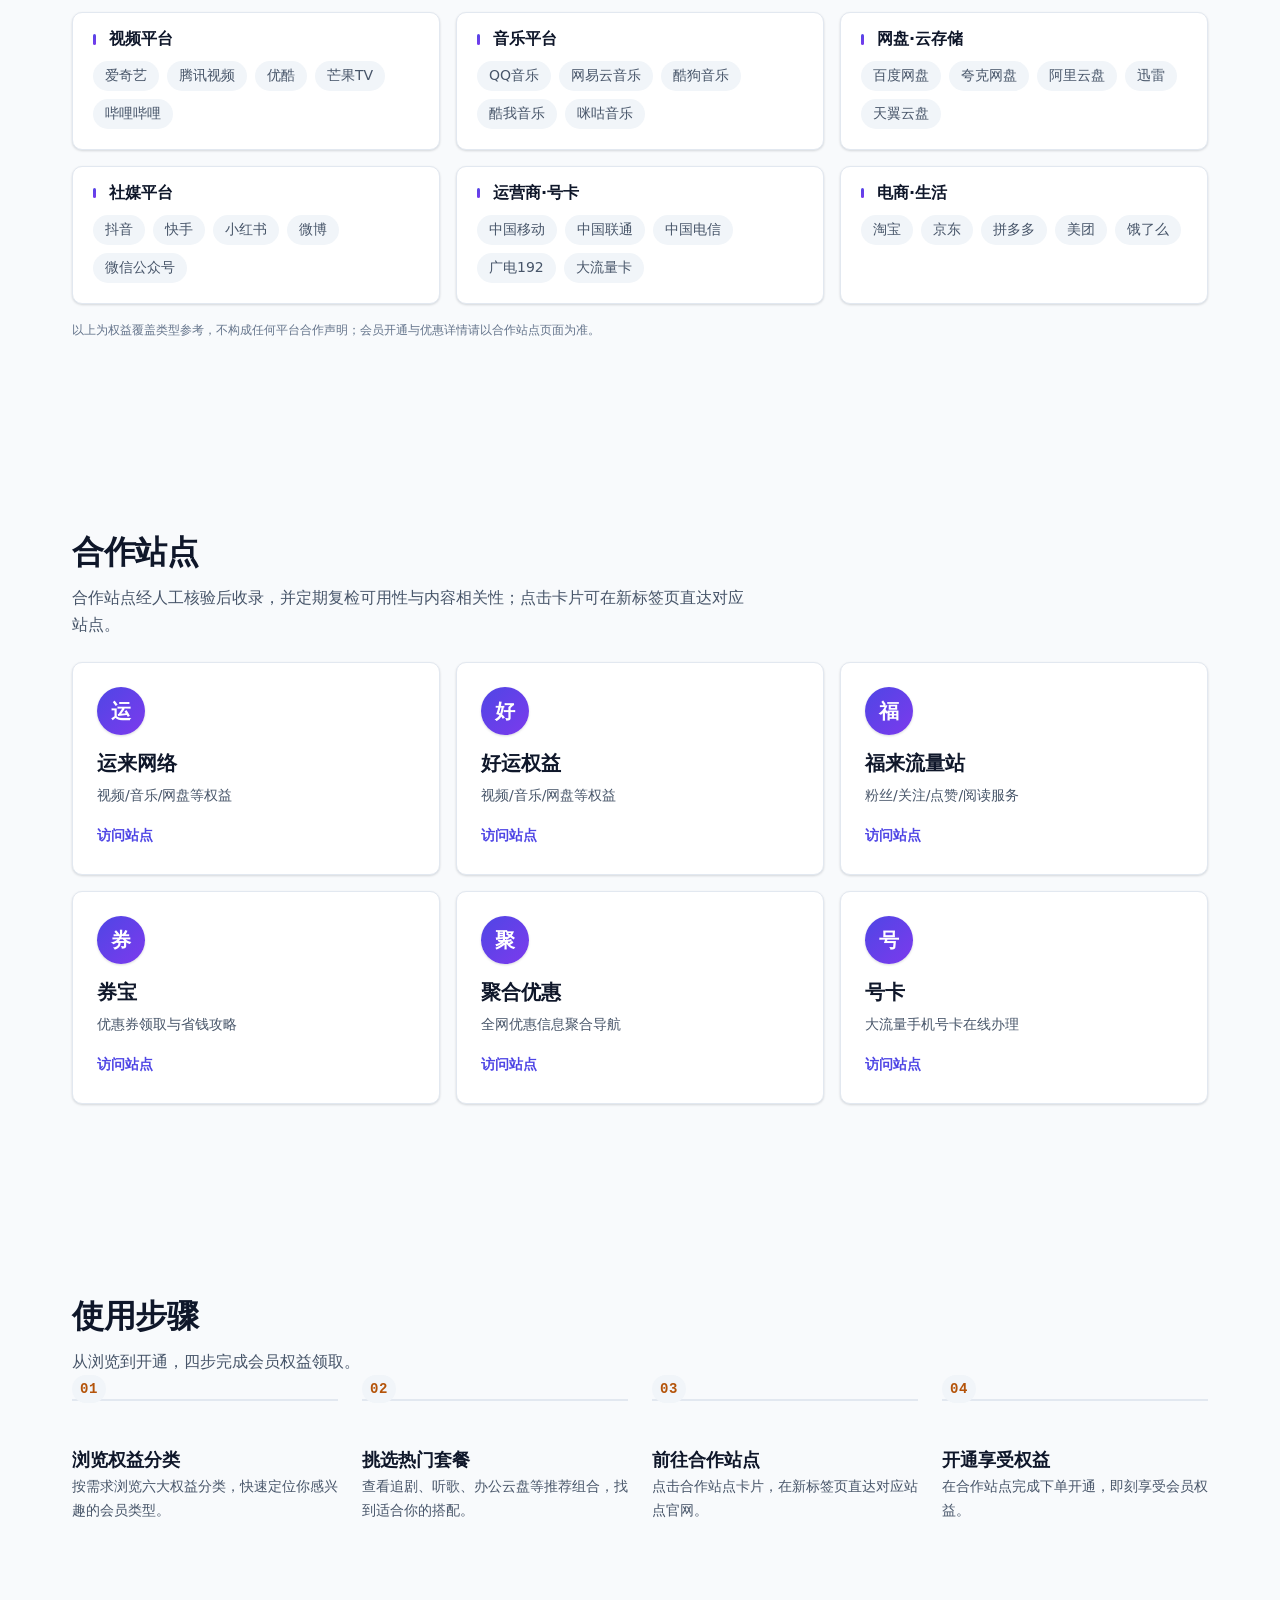
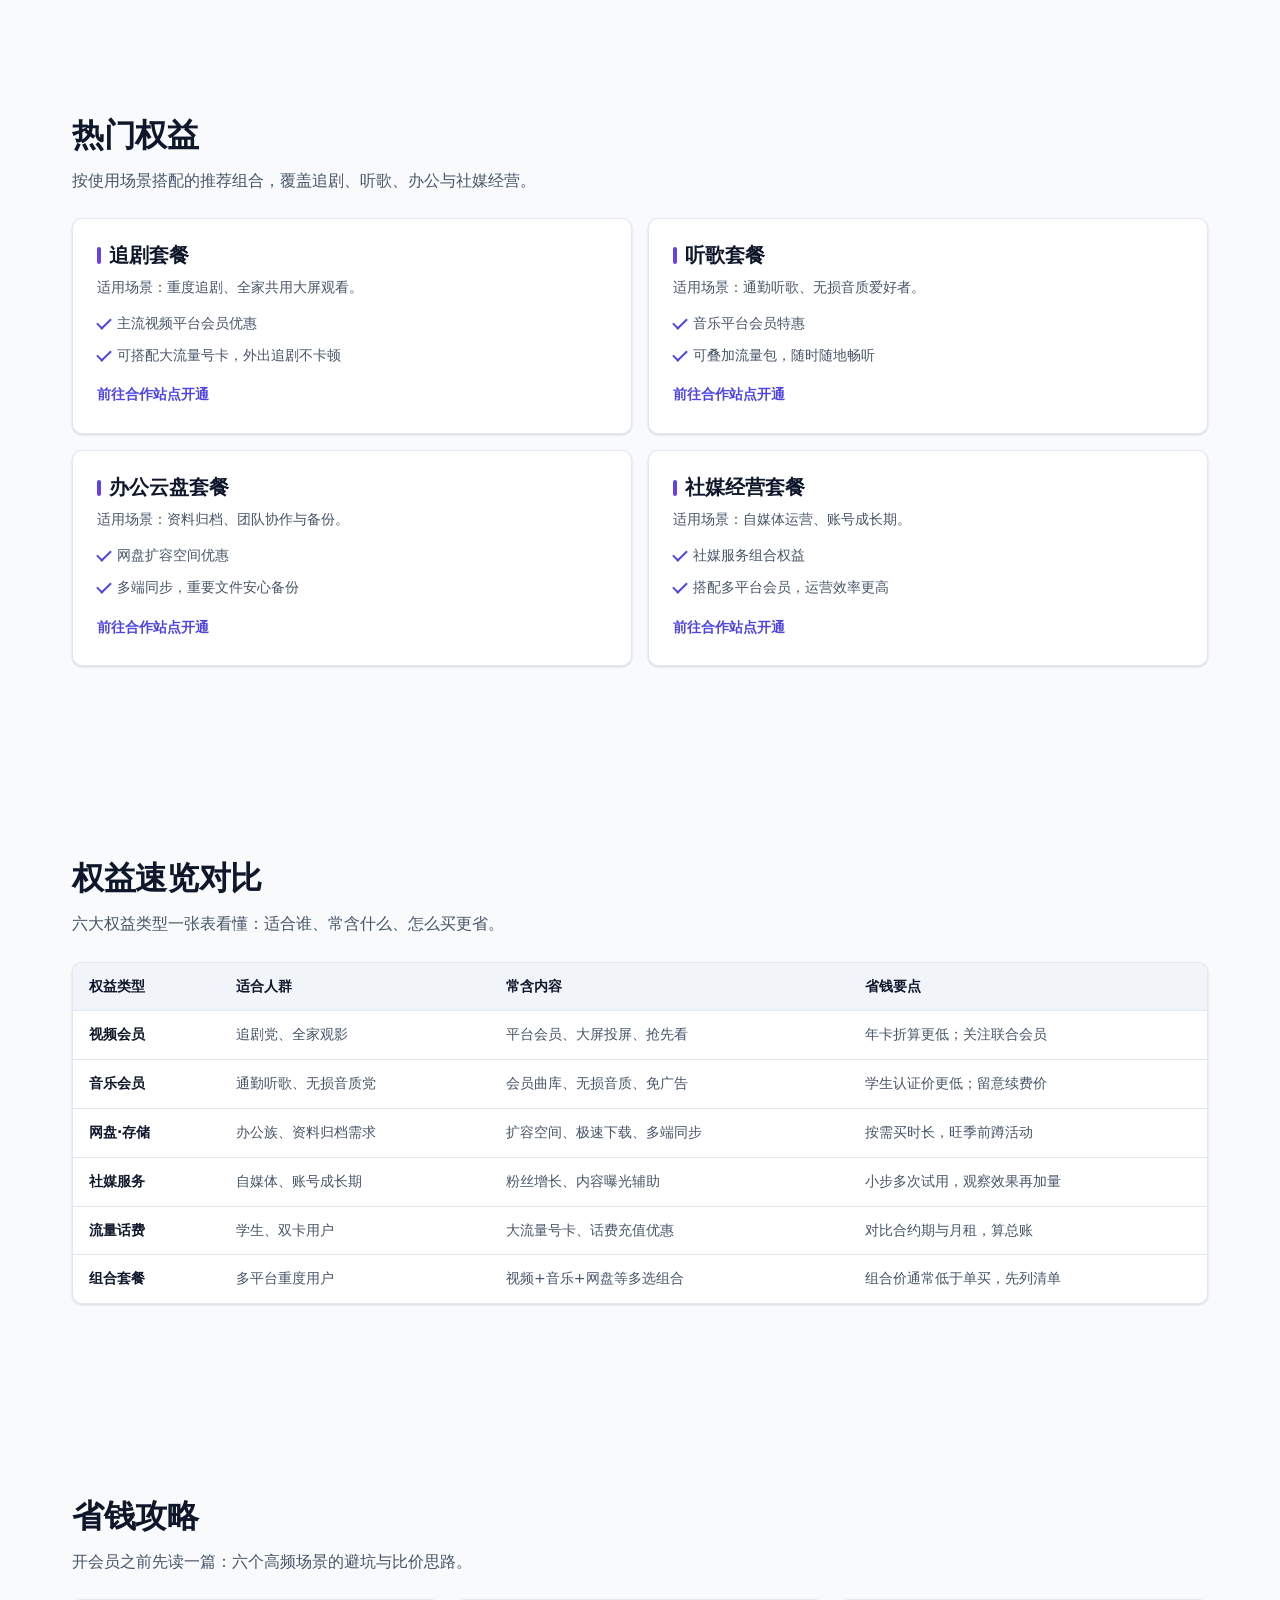
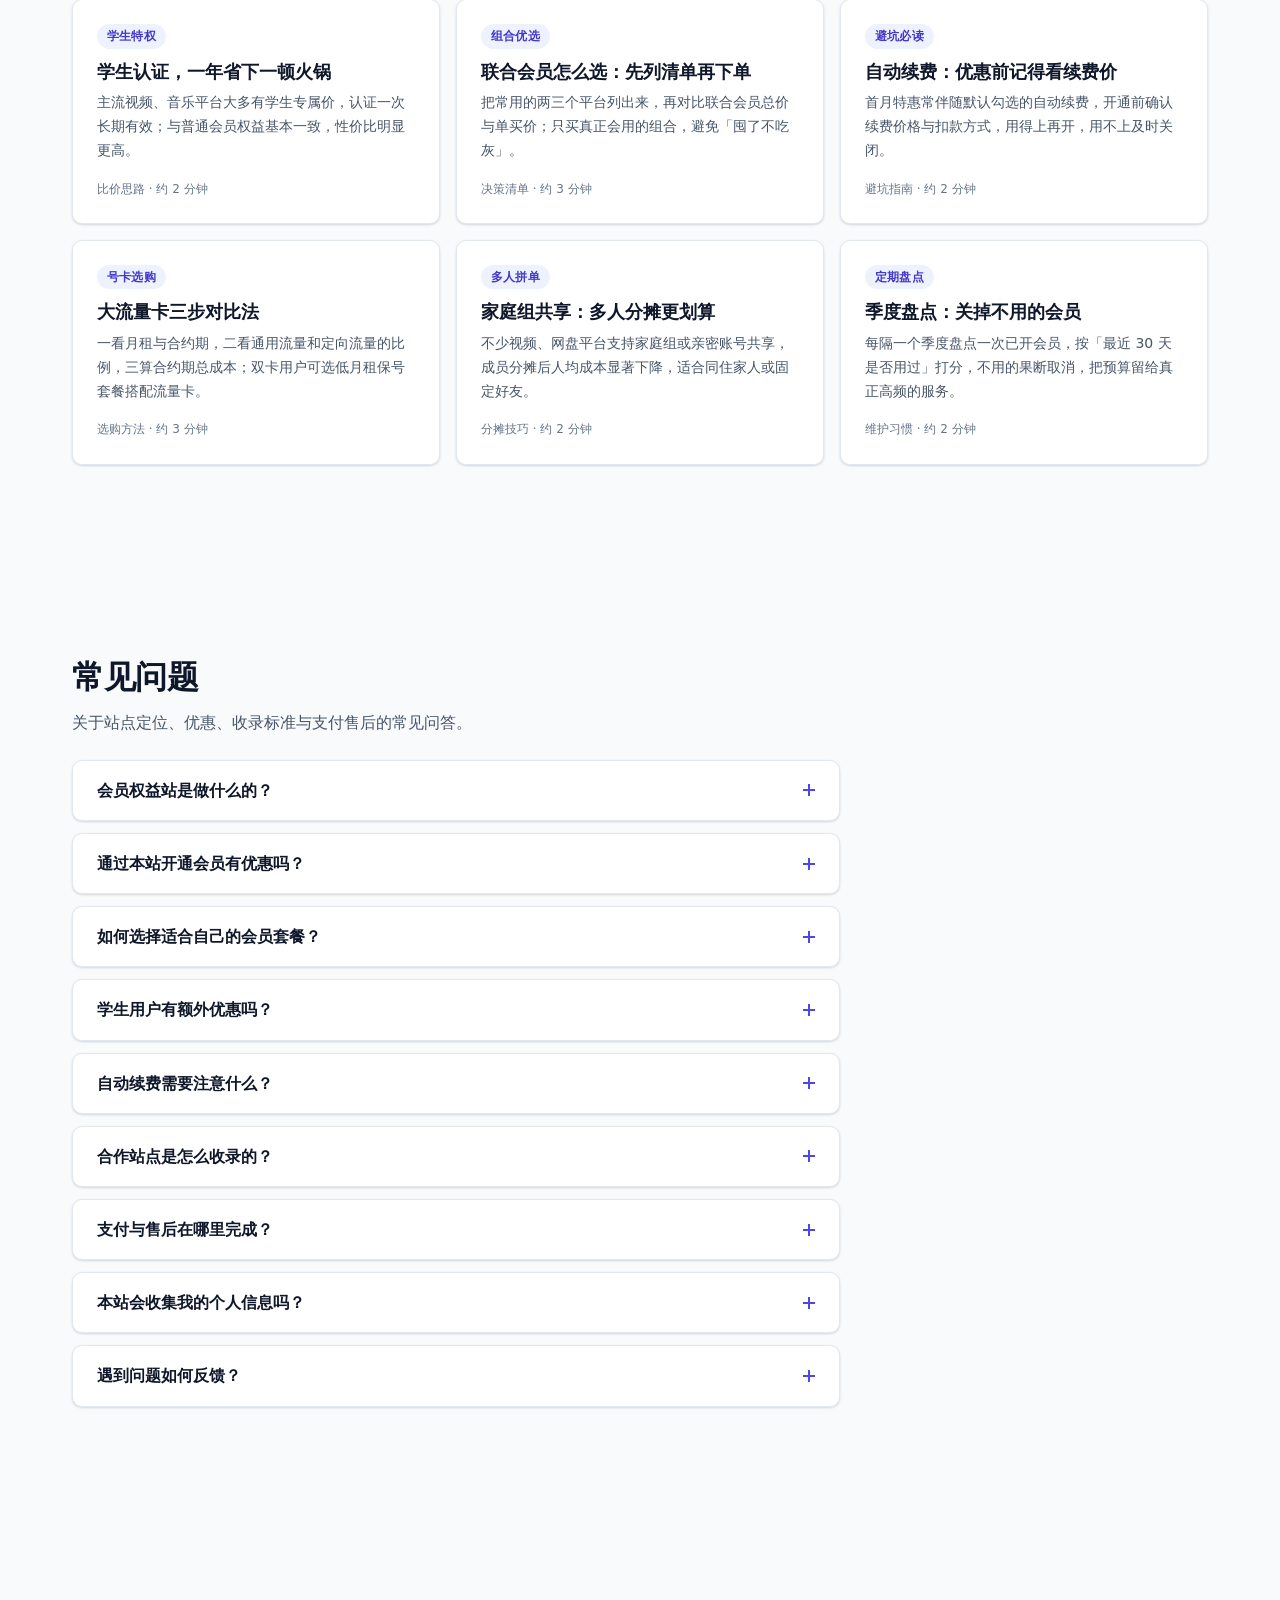
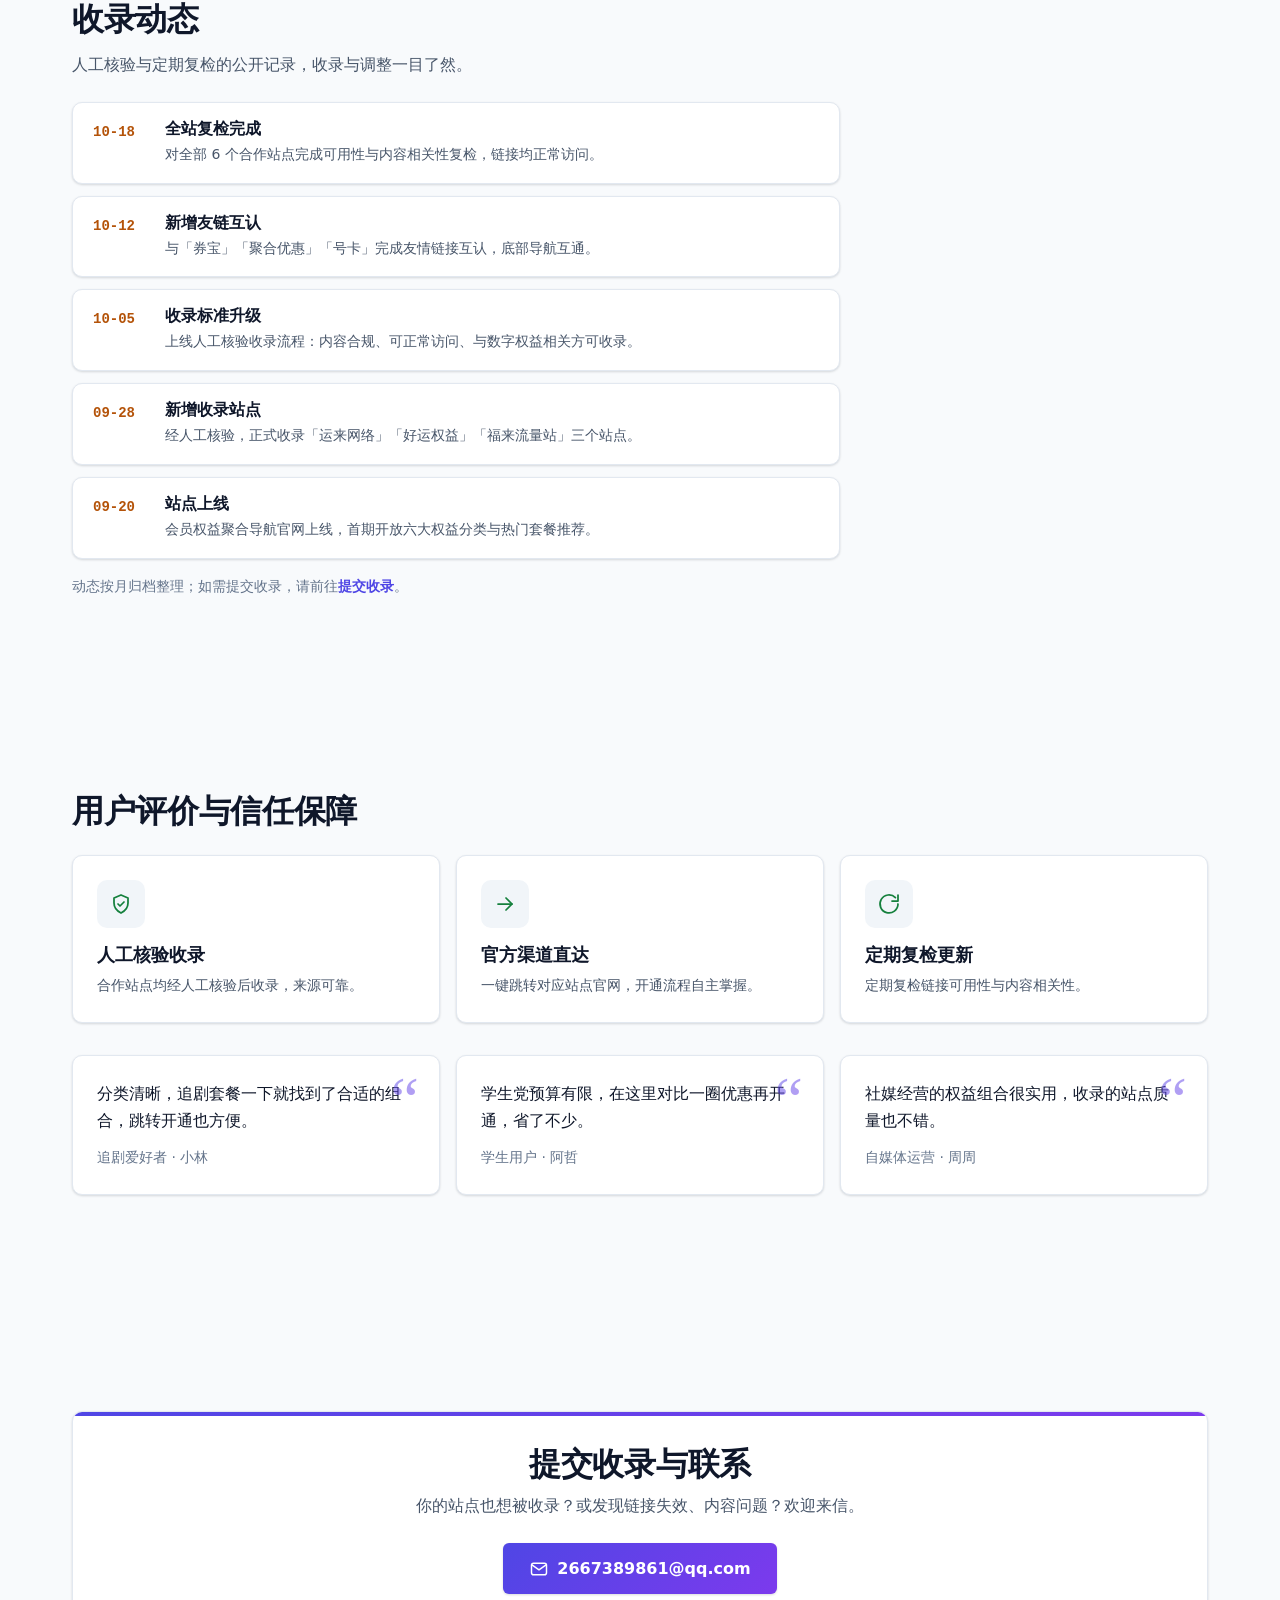
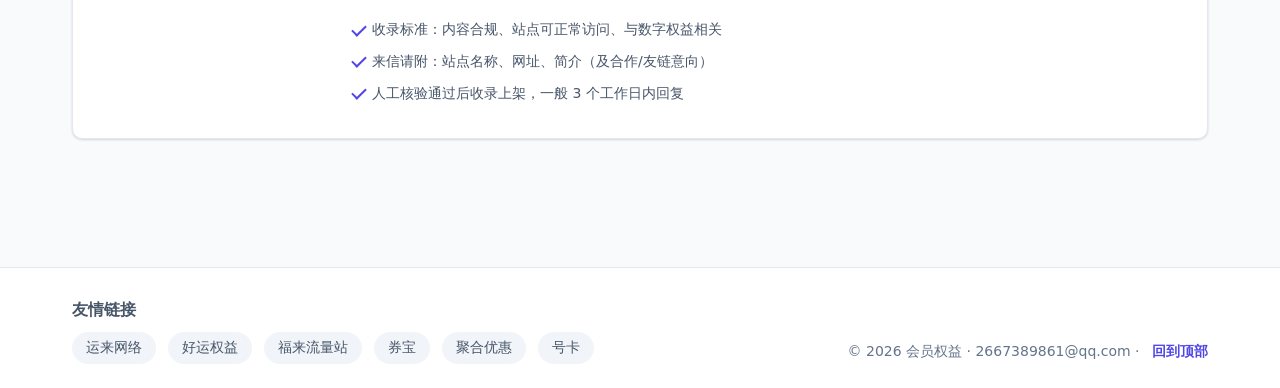
==== commit ec680241: "feat: v2 反馈修复 — 样式三处修复、联系邮箱、板块 10→15、FAQ 9 问 - 样式：--space-5 补定义、steps-list 改名对齐、友链 flex 胶囊布局 - 联系邮箱：" ====
--- a/index.html
+++ b/index.html
@@ -90,12 +90,18 @@
             "acceptedAnswer": { "@type": "Answer", "text": "本站收录的合作站点会不定期提供会员优惠活动，具体折扣与活动规则以各站点页面展示为准。" } },
           { "@type": "Question", "name": "如何选择适合自己的会员套餐？",
             "acceptedAnswer": { "@type": "Answer", "text": "可先在权益分类中按需求浏览，再到热门权益查看推荐组合，最后对比合作站点的活动后前往开通。" } },
+          { "@type": "Question", "name": "学生用户有额外优惠吗？",
+            "acceptedAnswer": { "@type": "Answer", "text": "多数视频、音乐平台提供学生认证专属价，认证通过后与普通会员权益基本一致，性价比更高；具体活动以各平台与合作站点页面为准。" } },
+          { "@type": "Question", "name": "自动续费需要注意什么？",
+            "acceptedAnswer": { "@type": "Answer", "text": "首月特惠通常伴随默认勾选的自动续费，开通前请确认续费价格与扣款方式；不再需要时记得及时关闭，具体规则以各平台说明为准。" } },
           { "@type": "Question", "name": "合作站点是怎么收录的？",
-            "acceptedAnswer": { "@type": "Answer", "text": "合作站点经人工核验后收录，并定期复检可用性与内容相关性，保障链接质量。" } },
+            "acceptedAnswer": { "@type": "Answer", "text": "合作站点经人工核验后收录，并定期复检可用性与内容相关性，保障链接质量。如需提交收录或交换友链，可将站点名称、网址与简介发送至收录邮箱 2667389861@qq.com，核验通过后即可上架。" } },
           { "@type": "Question", "name": "支付与售后在哪里完成？",
             "acceptedAnswer": { "@type": "Answer", "text": "本站仅提供导航入口，会员商品的浏览、下单、支付与售后均在对应合作站点完成。" } },
+          { "@type": "Question", "name": "本站会收集我的个人信息吗？",
+            "acceptedAnswer": { "@type": "Answer", "text": "不会。本站为纯导航站点，无需注册登录，不收集个人信息；主题偏好仅保存在你自己的浏览器本地，可随时清除。" } },
           { "@type": "Question", "name": "遇到问题如何反馈？",
-            "acceptedAnswer": { "@type": "Answer", "text": "可通过合作站点内的客服渠道反馈，或通过本站底部友情链接访问相关站点获取帮助。" } }
+            "acceptedAnswer": { "@type": "Answer", "text": "可通过合作站点内的客服渠道反馈；涉及本站收录、友链或内容的问题，可直接邮件至 2667389861@qq.com，我们会尽快处理。" } }
         ]
       }
     ]
@@ -138,8 +144,10 @@
         </button>
         <ul class="site-nav__links" id="site-nav-links">
           <li><a href="#categories">权益分类</a></li>
+          <li><a href="#platforms">覆盖平台</a></li>
           <li><a href="#partners">合作站点</a></li>
           <li><a href="#hot">热门权益</a></li>
+          <li><a href="#guides">省钱攻略</a></li>
           <li><a href="#faq">常见问题</a></li>
         </ul>
         <button id="theme-toggle" class="theme-toggle" type="button" aria-label="切换到暗色主题">
@@ -250,6 +258,77 @@
       </div>
     </section>
 
+    <!-- ======================= 覆盖平台（v2 新增） ======================= -->
+    <section class="platforms" id="platforms" tabindex="-1" aria-labelledby="platforms-title">
+      <div class="container">
+        <h2 id="platforms-title">覆盖平台</h2>
+        <p class="section-lead">按权益类型梳理的主流平台清单，帮你快速判断手头的会员需求；具体优惠活动以各合作站点展示为准。</p>
+        <ul class="platform-groups" data-reveal>
+          <li class="platform-group">
+            <h3 class="platform-group__title">视频平台</h3>
+            <ul class="platform-chips">
+              <li class="platform-chip">爱奇艺</li>
+              <li class="platform-chip">腾讯视频</li>
+              <li class="platform-chip">优酷</li>
+              <li class="platform-chip">芒果TV</li>
+              <li class="platform-chip">哔哩哔哩</li>
+            </ul>
+          </li>
+          <li class="platform-group">
+            <h3 class="platform-group__title">音乐平台</h3>
+            <ul class="platform-chips">
+              <li class="platform-chip">QQ音乐</li>
+              <li class="platform-chip">网易云音乐</li>
+              <li class="platform-chip">酷狗音乐</li>
+              <li class="platform-chip">酷我音乐</li>
+              <li class="platform-chip">咪咕音乐</li>
+            </ul>
+          </li>
+          <li class="platform-group">
+            <h3 class="platform-group__title">网盘·云存储</h3>
+            <ul class="platform-chips">
+              <li class="platform-chip">百度网盘</li>
+              <li class="platform-chip">夸克网盘</li>
+              <li class="platform-chip">阿里云盘</li>
+              <li class="platform-chip">迅雷</li>
+              <li class="platform-chip">天翼云盘</li>
+            </ul>
+          </li>
+          <li class="platform-group">
+            <h3 class="platform-group__title">社媒平台</h3>
+            <ul class="platform-chips">
+              <li class="platform-chip">抖音</li>
+              <li class="platform-chip">快手</li>
+              <li class="platform-chip">小红书</li>
+              <li class="platform-chip">微博</li>
+              <li class="platform-chip">微信公众号</li>
+            </ul>
+          </li>
+          <li class="platform-group">
+            <h3 class="platform-group__title">运营商·号卡</h3>
+            <ul class="platform-chips">
+              <li class="platform-chip">中国移动</li>
+              <li class="platform-chip">中国联通</li>
+              <li class="platform-chip">中国电信</li>
+              <li class="platform-chip">广电192</li>
+              <li class="platform-chip">大流量卡</li>
+            </ul>
+          </li>
+          <li class="platform-group">
+            <h3 class="platform-group__title">电商·生活</h3>
+            <ul class="platform-chips">
+              <li class="platform-chip">淘宝</li>
+              <li class="platform-chip">京东</li>
+              <li class="platform-chip">拼多多</li>
+              <li class="platform-chip">美团</li>
+              <li class="platform-chip">饿了么</li>
+            </ul>
+          </li>
+        </ul>
+        <p class="platforms-note">以上为权益覆盖类型参考，不构成任何平台合作声明；会员开通与优惠详情请以合作站点页面为准。</p>
+      </div>
+    </section>
+
     <!-- ======================= 合作站点（FR-07/15，数据驱动锚点） ======================= -->
     <section class="partners" id="partners" tabindex="-1" aria-labelledby="partners-title">
       <div class="container">
@@ -304,7 +383,7 @@
       <div class="container">
         <h2 id="steps-title">使用步骤</h2>
         <p class="section-lead">从浏览到开通，四步完成会员权益领取。</p>
-        <ol class="steps" data-reveal>
+        <ol class="steps-list" data-reveal>
           <li class="step-item">
             <span class="step-item__no" aria-hidden="true">01</span>
             <h3 class="step-item__title">浏览权益分类</h3>
@@ -375,6 +454,111 @@
       </div>
     </section>
 
+    <!-- ======================= 权益速览对比（v2 新增） ======================= -->
+    <section class="compare" id="compare" tabindex="-1" aria-labelledby="compare-title">
+      <div class="container">
+        <h2 id="compare-title">权益速览对比</h2>
+        <p class="section-lead">六大权益类型一张表看懂：适合谁、常含什么、怎么买更省。</p>
+        <div class="compare-table-wrap" data-reveal>
+          <table class="compare-table">
+            <caption class="visually-hidden">会员权益类型对比表</caption>
+            <thead>
+              <tr>
+                <th scope="col">权益类型</th>
+                <th scope="col">适合人群</th>
+                <th scope="col">常含内容</th>
+                <th scope="col">省钱要点</th>
+              </tr>
+            </thead>
+            <tbody>
+              <tr>
+                <th scope="row">视频会员</th>
+                <td>追剧党、全家观影</td>
+                <td>平台会员、大屏投屏、抢先看</td>
+                <td>年卡折算更低；关注联合会员</td>
+              </tr>
+              <tr>
+                <th scope="row">音乐会员</th>
+                <td>通勤听歌、无损音质党</td>
+                <td>会员曲库、无损音质、免广告</td>
+                <td>学生认证价更低；留意续费价</td>
+              </tr>
+              <tr>
+                <th scope="row">网盘·存储</th>
+                <td>办公族、资料归档需求</td>
+                <td>扩容空间、极速下载、多端同步</td>
+                <td>按需买时长，旺季前蹲活动</td>
+              </tr>
+              <tr>
+                <th scope="row">社媒服务</th>
+                <td>自媒体、账号成长期</td>
+                <td>粉丝增长、内容曝光辅助</td>
+                <td>小步多次试用，观察效果再加量</td>
+              </tr>
+              <tr>
+                <th scope="row">流量话费</th>
+                <td>学生、双卡用户</td>
+                <td>大流量号卡、话费充值优惠</td>
+                <td>对比合约期与月租，算总账</td>
+              </tr>
+              <tr>
+                <th scope="row">组合套餐</th>
+                <td>多平台重度用户</td>
+                <td>视频+音乐+网盘等多选组合</td>
+                <td>组合价通常低于单买，先列清单</td>
+              </tr>
+            </tbody>
+          </table>
+        </div>
+      </div>
+    </section>
+
+    <!-- ======================= 省钱攻略（v2 新增） ======================= -->
+    <section class="guides" id="guides" tabindex="-1" aria-labelledby="guides-title">
+      <div class="container">
+        <h2 id="guides-title">省钱攻略</h2>
+        <p class="section-lead">开会员之前先读一篇：六个高频场景的避坑与比价思路。</p>
+        <ul class="guide-grid" data-reveal>
+          <li class="guide-card">
+            <span class="guide-card__tag">学生特权</span>
+            <h3 class="guide-card__title">学生认证，一年省下一顿火锅</h3>
+            <p class="guide-card__desc">主流视频、音乐平台大多有学生专属价，认证一次长期有效；与普通会员权益基本一致，性价比明显更高。</p>
+            <span class="guide-card__meta">比价思路 · 约 2 分钟</span>
+          </li>
+          <li class="guide-card">
+            <span class="guide-card__tag">组合优选</span>
+            <h3 class="guide-card__title">联合会员怎么选：先列清单再下单</h3>
+            <p class="guide-card__desc">把常用的两三个平台列出来，再对比联合会员总价与单买价；只买真正会用的组合，避免「囤了不吃灰」。</p>
+            <span class="guide-card__meta">决策清单 · 约 3 分钟</span>
+          </li>
+          <li class="guide-card">
+            <span class="guide-card__tag">避坑必读</span>
+            <h3 class="guide-card__title">自动续费：优惠前记得看续费价</h3>
+            <p class="guide-card__desc">首月特惠常伴随默认勾选的自动续费，开通前确认续费价格与扣款方式，用得上再开，用不上及时关闭。</p>
+            <span class="guide-card__meta">避坑指南 · 约 2 分钟</span>
+          </li>
+          <li class="guide-card">
+            <span class="guide-card__tag">号卡选购</span>
+            <h3 class="guide-card__title">大流量卡三步对比法</h3>
+            <p class="guide-card__desc">一看月租与合约期，二看通用流量和定向流量的比例，三算合约期总成本；双卡用户可选低月租保号套餐搭配流量卡。</p>
+            <span class="guide-card__meta">选购方法 · 约 3 分钟</span>
+          </li>
+          <li class="guide-card">
+            <span class="guide-card__tag">多人拼单</span>
+            <h3 class="guide-card__title">家庭组共享：多人分摊更划算</h3>
+            <p class="guide-card__desc">不少视频、网盘平台支持家庭组或亲密账号共享，成员分摊后人均成本显著下降，适合同住家人或固定好友。</p>
+            <span class="guide-card__meta">分摊技巧 · 约 2 分钟</span>
+          </li>
+          <li class="guide-card">
+            <span class="guide-card__tag">定期盘点</span>
+            <h3 class="guide-card__title">季度盘点：关掉不用的会员</h3>
+            <p class="guide-card__desc">每隔一个季度盘点一次已开会员，按「最近 30 天是否用过」打分，不用的果断取消，把预算留给真正高频的服务。</p>
+            <span class="guide-card__meta">维护习惯 · 约 2 分钟</span>
+          </li>
+        </ul>
+      </div>
+    </section>
+
     <!-- ======================= FAQ（FR-10，与 JSON-LD FAQPage 逐字一致） ======================= -->
     <section class="faq" id="faq" tabindex="-1" aria-labelledby="faq-title">
       <div class="container">
@@ -394,18 +578,76 @@
             <div class="faq-item__answer"><p>可先在权益分类中按需求浏览，再到热门权益查看推荐组合，最后对比合作站点的活动后前往开通。</p></div>
           </details>
           <details class="faq-item" name="faq">
+            <summary>学生用户有额外优惠吗？</summary>
+            <div class="faq-item__answer"><p>多数视频、音乐平台提供学生认证专属价，认证通过后与普通会员权益基本一致，性价比更高；具体活动以各平台与合作站点页面为准。</p></div>
+          </details>
+          <details class="faq-item" name="faq">
+            <summary>自动续费需要注意什么？</summary>
+            <div class="faq-item__answer"><p>首月特惠通常伴随默认勾选的自动续费，开通前请确认续费价格与扣款方式；不再需要时记得及时关闭，具体规则以各平台说明为准。</p></div>
+          </details>
+          <details class="faq-item" name="faq">
             <summary>合作站点是怎么收录的？</summary>
-            <div class="faq-item__answer"><p>合作站点经人工核验后收录，并定期复检可用性与内容相关性，保障链接质量。</p></div>
+            <div class="faq-item__answer"><p>合作站点经人工核验后收录，并定期复检可用性与内容相关性，保障链接质量。如需提交收录或交换友链，可将站点名称、网址与简介发送至收录邮箱 2667389861@qq.com，核验通过后即可上架。</p></div>
           </details>
           <details class="faq-item" name="faq">
             <summary>支付与售后在哪里完成？</summary>
             <div class="faq-item__answer"><p>本站仅提供导航入口，会员商品的浏览、下单、支付与售后均在对应合作站点完成。</p></div>
           </details>
           <details class="faq-item" name="faq">
+            <summary>本站会收集我的个人信息吗？</summary>
+            <div class="faq-item__answer"><p>不会。本站为纯导航站点，无需注册登录，不收集个人信息；主题偏好仅保存在你自己的浏览器本地，可随时清除。</p></div>
+          </details>
+          <details class="faq-item" name="faq">
             <summary>遇到问题如何反馈？</summary>
-            <div class="faq-item__answer"><p>可通过合作站点内的客服渠道反馈，或通过本站底部友情链接访问相关站点获取帮助。</p></div>
+            <div class="faq-item__answer"><p>可通过合作站点内的客服渠道反馈；涉及本站收录、友链或内容的问题，可直接邮件至 2667389861@qq.com，我们会尽快处理。</p></div>
           </details>
         </div>
+      </div>
+    </section>
+
+    <!-- ======================= 收录动态（v2 新增） ======================= -->
+    <section class="updates" id="updates" tabindex="-1" aria-labelledby="updates-title">
+      <div class="container">
+        <h2 id="updates-title">收录动态</h2>
+        <p class="section-lead">人工核验与定期复检的公开记录，收录与调整一目了然。</p>
+        <ol class="update-timeline" data-reveal>
+          <li class="update-item">
+            <time class="update-item__date" datetime="2026-10-18">10-18</time>
+            <div class="update-item__body">
+              <h3 class="update-item__title">全站复检完成</h3>
+              <p class="update-item__desc">对全部 6 个合作站点完成可用性与内容相关性复检，链接均正常访问。</p>
+            </div>
+          </li>
+          <li class="update-item">
+            <time class="update-item__date" datetime="2026-10-12">10-12</time>
+            <div class="update-item__body">
+              <h3 class="update-item__title">新增友链互认</h3>
+              <p class="update-item__desc">与「券宝」「聚合优惠」「号卡」完成友情链接互认，底部导航互通。</p>
+            </div>
+          </li>
+          <li class="update-item">
+            <time class="update-item__date" datetime="2026-10-05">10-05</time>
+            <div class="update-item__body">
+              <h3 class="update-item__title">收录标准升级</h3>
+              <p class="update-item__desc">上线人工核验收录流程：内容合规、可正常访问、与数字权益相关方可收录。</p>
+            </div>
+          </li>
+          <li class="update-item">
+            <time class="update-item__date" datetime="2026-09-28">09-28</time>
+            <div class="update-item__body">
+              <h3 class="update-item__title">新增收录站点</h3>
+              <p class="update-item__desc">经人工核验，正式收录「运来网络」「好运权益」「福来流量站」三个站点。</p>
+            </div>
+          </li>
+          <li class="update-item">
+            <time class="update-item__date" datetime="2026-09-20">09-20</time>
+            <div class="update-item__body">
+              <h3 class="update-item__title">站点上线</h3>
+              <p class="update-item__desc">会员权益聚合导航官网上线，首期开放六大权益分类与热门套餐推荐。</p>
+            </div>
+          </li>
+        </ol>
+        <p class="updates-note">动态按月归档整理；如需提交收录，请前往<a href="#contact">提交收录</a>。</p>
       </div>
     </section>
 
@@ -458,6 +700,25 @@
         </div>
       </div>
     </section>
+
+    <!-- ======================= 提交收录与联系（v2 新增） ======================= -->
+    <section class="contact" id="contact" tabindex="-1" aria-labelledby="contact-title">
+      <div class="container">
+        <div class="contact-card" data-reveal>
+          <h2 id="contact-title">提交收录与联系</h2>
+          <p class="contact-card__desc">你的站点也想被收录？或发现链接失效、内容问题？欢迎来信。</p>
+          <a class="contact-card__mail" href="mailto:2667389861@qq.com?subject=%E7%AB%99%E7%82%B9%E6%94%B6%E5%BD%95%E7%94%B3%E8%AF%B7">
+            <svg width="20" height="20" viewBox="0 0 24 24" fill="none" stroke="currentColor" stroke-width="1.75" stroke-linecap="round" stroke-linejoin="round" aria-hidden="true" focusable="false"><rect x="3" y="5" width="18" height="14" rx="2.5"/><path d="M3.5 7l8.5 6 8.5-6"/></svg>
+            2667389861@qq.com
+          </a>
+          <ul class="contact-card__rules">
+            <li>收录标准：内容合规、站点可正常访问、与数字权益相关</li>
+            <li>来信请附：站点名称、网址、简介（及合作/友链意向）</li>
+            <li>人工核验通过后收录上架，一般 3 个工作日内回复</li>
+          </ul>
+        </div>
+      </div>
+    </section>
   </main>
 
   <!-- ======================= 页脚（FR-12/13） ======================= -->
@@ -477,7 +738,7 @@
           <p class="footer-links-note">未启用 JavaScript 时，以上友情链接同样完整可用。</p>
         </noscript>
       </nav>
-      <p class="site-footer__meta">© <span id="footer-year">2026</span> 会员权益 · <a href="#top" id="back-top">回到顶部</a></p>
+      <p class="site-footer__meta">© <span id="footer-year">2026</span> 会员权益 · <a href="mailto:2667389861@qq.com">2667389861@qq.com</a> · <a href="#top" id="back-top">回到顶部</a></p>
     </div>
   </footer>
 </body>
--- a/css/style.css
+++ b/css/style.css
@@ -2,9 +2,12 @@
    移动端优先：base(<768) → md(≥768) → lg(≥1024) → xl(≥1280)
    JS 样式契约：① reveal.js 先给 <html> 加 "js" 类，再给 [data-reveal] 加 "is-visible"
    ② 移动端菜单开合：<body> 加 "nav-open" ③ 回到顶部：nav.js 给 #back-top 切 "is-visible"
-   ④ 无 JS 时内容默认可见、FAQ 原生可折叠、回到顶部链接恒可点 */
+   ④ 无 JS 时内容默认可见、FAQ 原生可折叠、回到顶部链接恒可点
+   v2 修复：① :root 补 --space-5（修复 hot-card__list 对勾图标叠字）② ol 步骤列表改 .steps-list
+   （修复与 section.steps 类名冲突导致 #steps 区块被误置为网格）③ 友链改 flex 胶囊（间距统一）
+   ④ 新增 platforms/compare/guides/updates/contact 五板块样式 */
 /* 1. 设计令牌（亮色） */
-:root { color-scheme: light; --color-bg: #f8fafc; --color-surface: #ffffff; --color-surface-2: #f1f5f9; --color-text: #0f172a; --color-text-muted: #475569; --color-text-faint: #64748b; --color-primary: #4f46e5; --color-primary-strong: #4338ca; --color-primary-soft: #eef2ff; --color-accent: #b45309; --color-gradient-from: #4f46e5; --color-gradient-to: #7c3aed; --color-border: #e2e8f0; --color-ring: #4f46e5; --color-on-primary: #ffffff; --color-success: #15803d; --shadow-color: rgba(15, 23, 42, .08); --font-sans: system-ui, -apple-system, "Segoe UI", Roboto, "PingFang SC", "Hiragino Sans GB", "Microsoft YaHei", "Noto Sans CJK SC", sans-serif; --font-mono: ui-monospace, "Cascadia Mono", Consolas, monospace; --text-xs: .75rem; --text-sm: .875rem; --text-md: 1rem; --text-lg: 1.125rem; --text-xl: 1.25rem; --space-1: .25rem; --space-2: .5rem; --space-3: .75rem; --space-4: 1rem; --space-6: 1.5rem; --space-8: 2rem; --space-12: 3rem; --space-16: 4rem; --space-24: 6rem; --radius-sm: 6px; --radius-md: 10px; --radius-full: 999px; --shadow-sm: 0 1px 2px var(--shadow-color), 0 1px 3px var(--shadow-color); --shadow-md: 0 4px 10px var(--shadow-color); --shadow-lg: 0 12px 28px var(--shadow-color); --container-max: 1200px; --header-h: 64px; --gradient-brand: linear-gradient(135deg, var(--color-gradient-from), var(--color-gradient-to)); --dur-fast: 150ms; --dur-base: 240ms; --dur-slow: 420ms; --ease-out: cubic-bezier(.16, 1, .3, 1); --ease-standard: cubic-bezier(.4, 0, .2, 1) }
+:root { color-scheme: light; --color-bg: #f8fafc; --color-surface: #ffffff; --color-surface-2: #f1f5f9; --color-text: #0f172a; --color-text-muted: #475569; --color-text-faint: #64748b; --color-primary: #4f46e5; --color-primary-strong: #4338ca; --color-primary-soft: #eef2ff; --color-accent: #b45309; --color-gradient-from: #4f46e5; --color-gradient-to: #7c3aed; --color-border: #e2e8f0; --color-ring: #4f46e5; --color-on-primary: #ffffff; --color-success: #15803d; --shadow-color: rgba(15, 23, 42, .08); --font-sans: system-ui, -apple-system, "Segoe UI", Roboto, "PingFang SC", "Hiragino Sans GB", "Microsoft YaHei", "Noto Sans CJK SC", sans-serif; --font-mono: ui-monospace, "Cascadia Mono", Consolas, monospace; --text-xs: .75rem; --text-sm: .875rem; --text-md: 1rem; --text-lg: 1.125rem; --text-xl: 1.25rem; --space-1: .25rem; --space-2: .5rem; --space-3: .75rem; --space-4: 1rem; --space-5: 1.25rem; --space-6: 1.5rem; --space-8: 2rem; --space-12: 3rem; --space-16: 4rem; --space-24: 6rem; --radius-sm: 6px; --radius-md: 10px; --radius-full: 999px; --shadow-sm: 0 1px 2px var(--shadow-color), 0 1px 3px var(--shadow-color); --shadow-md: 0 4px 10px var(--shadow-color); --shadow-lg: 0 12px 28px var(--shadow-color); --container-max: 1200px; --header-h: 64px; --gradient-brand: linear-gradient(135deg, var(--color-gradient-from), var(--color-gradient-to)); --dur-fast: 150ms; --dur-base: 240ms; --dur-slow: 420ms; --ease-out: cubic-bezier(.16, 1, .3, 1); --ease-standard: cubic-bezier(.4, 0, .2, 1) }
 /* 暗色主题令牌（单一映射块，深海军蓝非纯黑） */
 [data-theme="dark"] { color-scheme: dark; --color-bg: #0b1120; --color-surface: #131a2b; --color-surface-2: #1b2438; --color-text: #e2e8f0; --color-text-muted: #a3b3cf; --color-text-faint: #8b9bb8; --color-primary: #818cf8; --color-primary-strong: #a5b4fc; --color-primary-soft: rgba(129, 140, 248, .14); --color-accent: #fbbf24; --color-gradient-from: #6366f1; --color-gradient-to: #a78bfa; --color-border: #2a3550; --color-ring: #818cf8; --color-on-primary: #0b1120; --color-success: #4ade80; --shadow-color: rgba(0, 0, 0, .5) }
 /* 2. 基础与全局 */
@@ -29,7 +32,7 @@
 /* 跳过链接：视觉隐藏，聚焦时显现 */
 .skip-link { position: fixed; top: 8px; left: 8px; z-index: 200; padding: 10px 16px; border-radius: var(--radius-sm); background-color: var(--color-primary); color: var(--color-on-primary); font-weight: 600; box-shadow: var(--shadow-lg); transform: translateY(-200%); transition: transform var(--dur-fast) var(--ease-standard) }
 .skip-link:focus { transform: translateY(0); color: var(--color-on-primary); }
-.stats, .categories, .partners, .steps, .hot, .faq, .trust { padding-block: var(--space-12); }
+.stats, .categories, .platforms, .partners, .steps, .hot, .compare, .guides, .faq, .updates, .trust, .contact { padding-block: var(--space-12); }
 section[id] h2 { font-size: clamp(1.35rem, 1.1rem + 1.2vw, 2rem); letter-spacing: -.01em; }
 .section-lead { margin-top: var(--space-3); max-width: 42em; color: var(--color-text-muted); }
 /* 入场动效（FR-19）：仅 <html class="js"> 时初始隐藏，无 JS 直接可见 */
@@ -104,8 +107,8 @@
 .partner-card__desc { margin-top: var(--space-2); color: var(--color-text-muted); font-size: var(--text-sm); flex: 1; }
 /* noscript 提示（FR-15） */
 .partners-note { margin-top: var(--space-4); padding: var(--space-3) var(--space-4); border-radius: var(--radius-sm); background-color: var(--color-surface-2); color: var(--color-text-muted); font-size: var(--text-sm) }
-/* 10. 使用步骤（FR-08） */
-.steps { margin-top: var(--space-6); }
+/* 10. 使用步骤（FR-08）· v2：ol 列表专用 .steps-list，避免与 section.steps 冲突 */
+.steps-list { margin-top: var(--space-6); }
 .step-item { position: relative; padding: var(--space-4) 0 var(--space-4) var(--space-12); border-bottom: 1px dashed var(--color-border); }
 .step-item:last-child { border-bottom: none; }
 .step-item__no { position: absolute; left: 0; top: var(--space-4); font-family: var(--font-mono); font-variant-numeric: tabular-nums; font-size: var(--text-sm); font-weight: 700; line-height: 2; color: var(--color-accent); background-color: var(--color-surface-2); border-radius: var(--radius-full); padding-inline: var(--space-3); letter-spacing: .04em }
@@ -141,35 +144,83 @@
 .testimonial::before { content: "\201C"; position: absolute; top: var(--space-3); right: var(--space-5); font-family: Georgia, "Times New Roman", serif; font-size: 4rem; line-height: 1; background-image: var(--gradient-brand); -webkit-background-clip: text; background-clip: text; color: transparent; opacity: .5; pointer-events: none }
 .testimonial__quote p { font-size: var(--text-md); color: var(--color-text); }
 .testimonial__author { margin-top: var(--space-3); font-size: var(--text-sm); color: var(--color-text-faint); }
-/* 14. 页脚（FR-12/13） */
+/* 14. 覆盖平台（v2 新增 platforms） */
+.platform-groups { margin-top: var(--space-6); display: grid; grid-template-columns: 1fr; gap: var(--space-4) }
+.platform-group { padding: var(--space-4) var(--space-5) var(--space-5); background-color: var(--color-surface); border: 1px solid var(--color-border); border-radius: var(--radius-md); box-shadow: var(--shadow-sm); transition: border-color var(--dur-base) var(--ease-standard), box-shadow var(--dur-base) var(--ease-standard) }
+.platform-group:hover { border-color: var(--color-primary); box-shadow: var(--shadow-md); }
+.platform-group__title { position: relative; padding-left: var(--space-4); font-size: var(--text-md); }
+.platform-group__title::before { content: ""; position: absolute; left: 0; top: .3em; bottom: .3em; width: 3px; border-radius: 2px; background-image: var(--gradient-brand) }
+.platform-chips { margin-top: var(--space-3); display: flex; flex-wrap: wrap; gap: var(--space-2) }
+.platform-chip { padding: 3px 12px; border-radius: var(--radius-full); background-color: var(--color-surface-2); color: var(--color-text-muted); font-size: var(--text-sm); transition: color var(--dur-fast) var(--ease-standard) }
+.platform-group:hover .platform-chip { color: var(--color-text); }
+.platforms-note { margin-top: var(--space-4); max-width: 48em; color: var(--color-text-faint); font-size: var(--text-xs); }
+/* 15. 权益速览对比（v2 新增 compare） */
+.compare-table-wrap { margin-top: var(--space-6); overflow-x: auto; border: 1px solid var(--color-border); border-radius: var(--radius-md); background-color: var(--color-surface); box-shadow: var(--shadow-sm); -webkit-overflow-scrolling: touch; }
+.compare-table { width: 100%; min-width: 640px; border-collapse: collapse; font-size: var(--text-sm); }
+.compare-table th, .compare-table td { padding: var(--space-3) var(--space-4); text-align: left; vertical-align: top; border-bottom: 1px solid var(--color-border); }
+.compare-table thead th { position: sticky; top: 0; z-index: 1; background-color: var(--color-surface-2); color: var(--color-text); font-size: var(--text-sm); white-space: nowrap; }
+.compare-table tbody tr:last-child th, .compare-table tbody tr:last-child td { border-bottom: none; }
+.compare-table tbody tr { transition: background-color var(--dur-fast) var(--ease-standard) }
+.compare-table tbody tr:hover { background-color: var(--color-primary-soft); }
+.compare-table tbody th[scope="row"] { white-space: nowrap; }
+.compare-table tbody td { color: var(--color-text-muted); }
+/* 16. 省钱攻略（v2 新增 guides） */
+.guide-grid { margin-top: var(--space-6); display: grid; grid-template-columns: 1fr; gap: var(--space-4) }
+.guide-card { display: flex; flex-direction: column; padding: var(--space-6); background-color: var(--color-surface); border: 1px solid var(--color-border); border-radius: var(--radius-md); box-shadow: var(--shadow-sm); transition: transform var(--dur-base) var(--ease-standard), box-shadow var(--dur-base) var(--ease-standard), border-color var(--dur-base) var(--ease-standard) }
+.guide-card:hover { transform: translateY(-3px); box-shadow: var(--shadow-lg); border-color: var(--color-primary) }
+.guide-card__tag { align-self: flex-start; padding: 2px 10px; border-radius: var(--radius-full); background-color: var(--color-primary-soft); color: var(--color-primary-strong); font-size: var(--text-xs); font-weight: 600; letter-spacing: .02em }
+.guide-card__title { margin-top: var(--space-3); font-size: var(--text-lg); }
+.guide-card__desc { margin-top: var(--space-2); color: var(--color-text-muted); font-size: var(--text-sm); flex: 1; }
+.guide-card__meta { margin-top: var(--space-4); color: var(--color-text-faint); font-size: var(--text-xs); }
+/* 17. 收录动态（v2 新增 updates） */
+.update-timeline { margin-top: var(--space-6); display: grid; gap: var(--space-3); max-width: 48em; }
+.update-item { display: grid; grid-template-columns: 56px 1fr; gap: var(--space-4); padding: var(--space-4) var(--space-5); background-color: var(--color-surface); border: 1px solid var(--color-border); border-radius: var(--radius-md); box-shadow: var(--shadow-sm); transition: border-color var(--dur-base) var(--ease-standard) }
+.update-item:hover { border-color: var(--color-primary); }
+.update-item__date { font-family: var(--font-mono); font-variant-numeric: tabular-nums; font-size: var(--text-sm); font-weight: 700; color: var(--color-accent); padding-top: 2px; }
+.update-item__title { font-size: var(--text-md); }
+.update-item__desc { margin-top: var(--space-1); color: var(--color-text-muted); font-size: var(--text-sm); }
+.updates-note { margin-top: var(--space-4); color: var(--color-text-faint); font-size: var(--text-sm); }
+.updates-note a { color: var(--color-primary); font-weight: 600; }
+/* 18. 提交收录（v2 新增 contact） */
+.contact-card { position: relative; overflow: hidden; margin-top: var(--space-6); padding: var(--space-8) var(--space-6); text-align: center; background-color: var(--color-surface); border: 1px solid var(--color-border); border-radius: var(--radius-md); box-shadow: var(--shadow-sm); }
+.contact-card::before { content: ""; position: absolute; inset: 0 0 auto; height: 4px; background-image: var(--gradient-brand); }
+.contact-card__desc { margin-top: var(--space-2); color: var(--color-text-muted); }
+.contact-card__mail { display: inline-flex; align-items: center; gap: var(--space-2); margin-top: var(--space-6); padding: 12px 26px; border-radius: var(--radius-sm); background-color: var(--color-primary); background-image: var(--gradient-brand); color: var(--color-on-primary); font-weight: 600; font-size: var(--text-md); box-shadow: var(--shadow-sm); transition: transform var(--dur-fast) var(--ease-standard), box-shadow var(--dur-fast) var(--ease-standard) }
+.contact-card__mail:hover, .contact-card__mail:focus-visible { transform: translateY(-2px); box-shadow: var(--shadow-md); color: var(--color-on-primary); }
+.contact-card__rules { margin: var(--space-6) auto 0; display: grid; gap: var(--space-2); max-width: 36em; text-align: left; }
+.contact-card__rules li { position: relative; padding-left: var(--space-5); color: var(--color-text-muted); font-size: var(--text-sm); }
+.contact-card__rules li::before { content: ""; position: absolute; left: 0; top: .45em; width: 14px; height: 8px; border-left: 2px solid var(--color-primary); border-bottom: 2px solid var(--color-primary); transform: rotate(-45deg) }
+/* 19. 页脚（FR-12/13）· v2：友链改 flex 胶囊，间距视觉统一 */
 .site-footer { margin-top: var(--space-8); border-top: 1px solid var(--color-border); background-color: var(--color-surface); padding-block: var(--space-8) var(--space-6) }
 .site-footer__inner { display: flex; flex-direction: column; gap: var(--space-6); }
 .site-footer__title { font-size: var(--text-md); color: var(--color-text-muted); }
-.footer-links { margin-top: var(--space-3); display: grid; grid-template-columns: repeat(2, 1fr); gap: var(--space-2) var(--space-4); }
-.footer-link a { display: inline-block; padding-block: 2px; color: var(--color-text-muted); font-size: var(--text-sm); }
-.footer-link a:hover { color: var(--color-primary-strong); }
+.footer-links { margin-top: var(--space-3); display: flex; flex-wrap: wrap; gap: var(--space-2) var(--space-3); }
+.footer-link a { display: inline-block; padding: 4px 14px; border-radius: var(--radius-full); background-color: var(--color-surface-2); color: var(--color-text-muted); font-size: var(--text-sm); transition: color var(--dur-fast) var(--ease-standard), background-color var(--dur-fast) var(--ease-standard) }
+.footer-link a:hover, .footer-link a:focus-visible { color: var(--color-primary-strong); background-color: var(--color-primary-soft); }
 .footer-links-note { margin-top: var(--space-3); color: var(--color-text-faint); font-size: var(--text-xs); }
 .site-footer__meta { color: var(--color-text-faint); font-size: var(--text-sm); }
+.site-footer__meta a { color: var(--color-text-faint); }
+.site-footer__meta a:hover { color: var(--color-primary-strong); }
 #back-top { margin-left: var(--space-2); font-weight: 600; color: var(--color-primary); }
 #back-top:hover { color: var(--color-primary-strong); }
 /* 回到顶部显隐契约（nav.js 切 is-visible）：同 reveal 的 html.js 降级模式——JS 可用时初始隐藏、滚动过约一屏淡入；无 JS 恒可见可点 */
 html.js #back-top { opacity: 0; visibility: hidden; transition: opacity var(--dur-fast) var(--ease-out), visibility var(--dur-fast); }
 html.js #back-top.is-visible { opacity: 1; visibility: visible; }
-/* 15. 404 页（404.html） */
+/* 20. 404 页（404.html） */
 .error-page { min-height: calc(100vh - var(--header-h)); display: flex; align-items: center; justify-content: center; text-align: center; padding-block: var(--space-16) }
 .error-page__inner { display: flex; flex-direction: column; align-items: center; gap: var(--space-4); }
 .error-page__code { font-family: var(--font-mono); font-variant-numeric: tabular-nums; font-size: clamp(5rem, 3rem + 12vw, 9rem); font-weight: 700; line-height: 1; letter-spacing: -.04em; background-image: var(--gradient-brand); -webkit-background-clip: text; background-clip: text; color: transparent }
 .error-page__title { font-size: clamp(1.35rem, 1.1rem + 1.2vw, 2rem); }
 .error-page__desc { max-width: 32em; color: var(--color-text-muted); }
 .error-page__cta { margin-top: var(--space-2); }
-/* 16. 响应式断点（移动端优先，字面量常量） */
+/* 21. 响应式断点（移动端优先，字面量常量） */
 @media (min-width: 768px) {
   .container { padding-inline: 24px; }
-  .stats, .categories, .partners, .steps, .hot, .faq, .trust { padding-block: var(--space-16); }
+  .stats, .categories, .platforms, .partners, .steps, .hot, .compare, .guides, .faq, .updates, .trust, .contact { padding-block: var(--space-16); }
   .hero { padding-block: var(--space-24) var(--space-16); }
   .category-grid, .partner-grid, .hot-grid { grid-template-columns: repeat(2, 1fr); }
+  .platform-groups, .guide-grid { grid-template-columns: repeat(2, 1fr); }
   .trust-badges, .testimonials { grid-template-columns: repeat(3, 1fr); }
-  .footer-links { grid-template-columns: repeat(3, 1fr); }
   .partners-note { max-width: 48em; }
 }
 @media (min-width: 1024px) {
@@ -177,18 +228,18 @@
   .site-nav__links { position: static; display: flex; flex-direction: row; align-items: center; gap: var(--space-1); padding: 0; background-color: transparent; border-bottom: none; box-shadow: none }
   body.nav-open .site-nav__links { display: flex; animation: none; }
   .category-grid, .partner-grid { grid-template-columns: repeat(3, 1fr); }
-  .steps { display: grid; grid-template-columns: repeat(4, 1fr); gap: var(--space-6); }
+  .platform-groups, .guide-grid { grid-template-columns: repeat(3, 1fr); }
+  .steps-list { display: grid; grid-template-columns: repeat(4, 1fr); gap: var(--space-6); }
   .step-item { position: relative; padding: var(--space-12) 0 0; border-bottom: none; border-top: 2px solid var(--color-border); }
   .step-item__no { top: calc(-1 * var(--space-6) - 2px); left: 0; padding-inline: var(--space-2); }
-  .categories, .partners, .steps, .hot, .faq, .trust { padding-block: var(--space-24); }
+  .categories, .platforms, .partners, .steps, .hot, .compare, .guides, .faq, .updates, .trust, .contact { padding-block: var(--space-24); }
   .stats { padding-block: var(--space-16); }
   .site-footer__inner { flex-direction: row; align-items: flex-end; justify-content: space-between; gap: var(--space-8); }
-  .footer-links { grid-template-columns: repeat(6, 1fr); }
 }
 @media (min-width: 1280px) {
   .container { padding-inline: 32px; }
 }
-/* 17. 减少动态（FR-19：全站禁用，内容完整性不受影响） */
+/* 22. 减少动态（FR-19：全站禁用，内容完整性不受影响） */
 @media (prefers-reduced-motion: reduce) {
   html, *, *::before, *::after { animation-duration: .01ms; animation-iteration-count: 1; transition-duration: .01ms; scroll-behavior: auto }
   html.js [data-reveal] { opacity: 1; transform: none; }
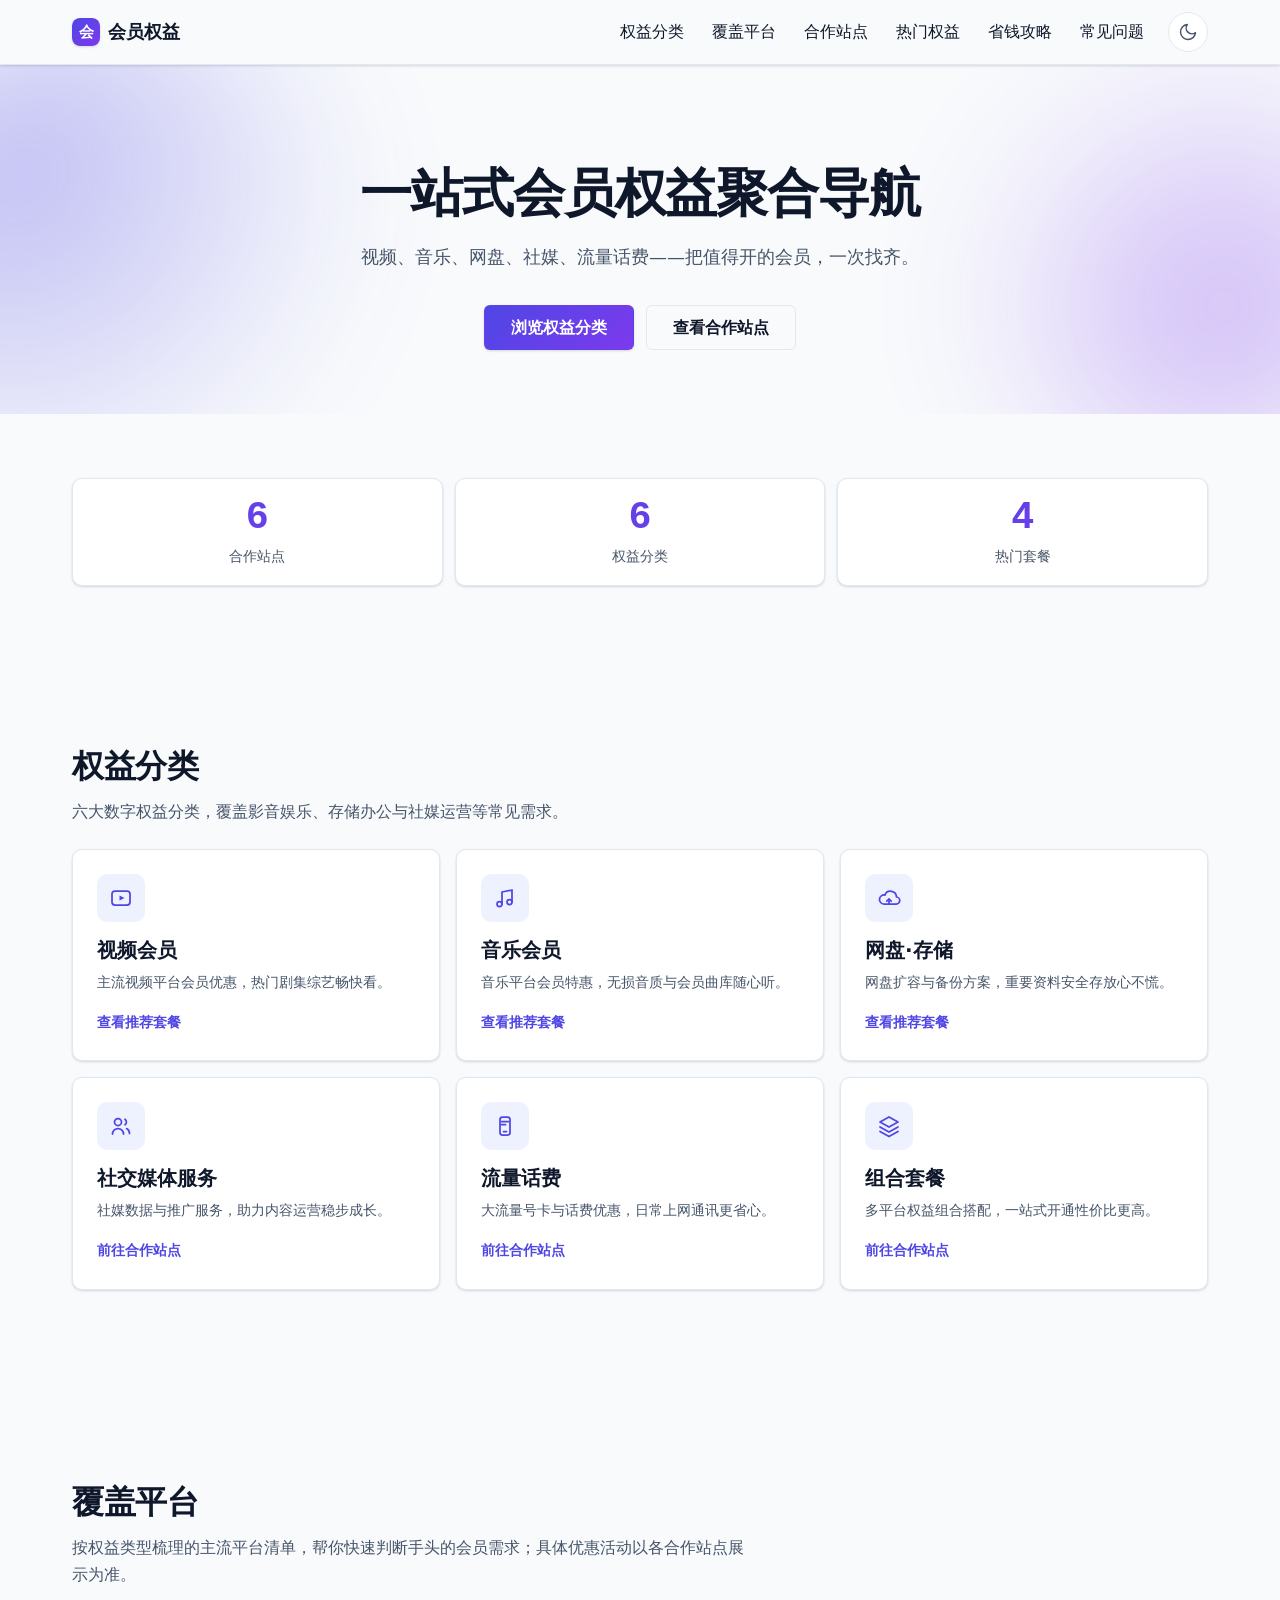
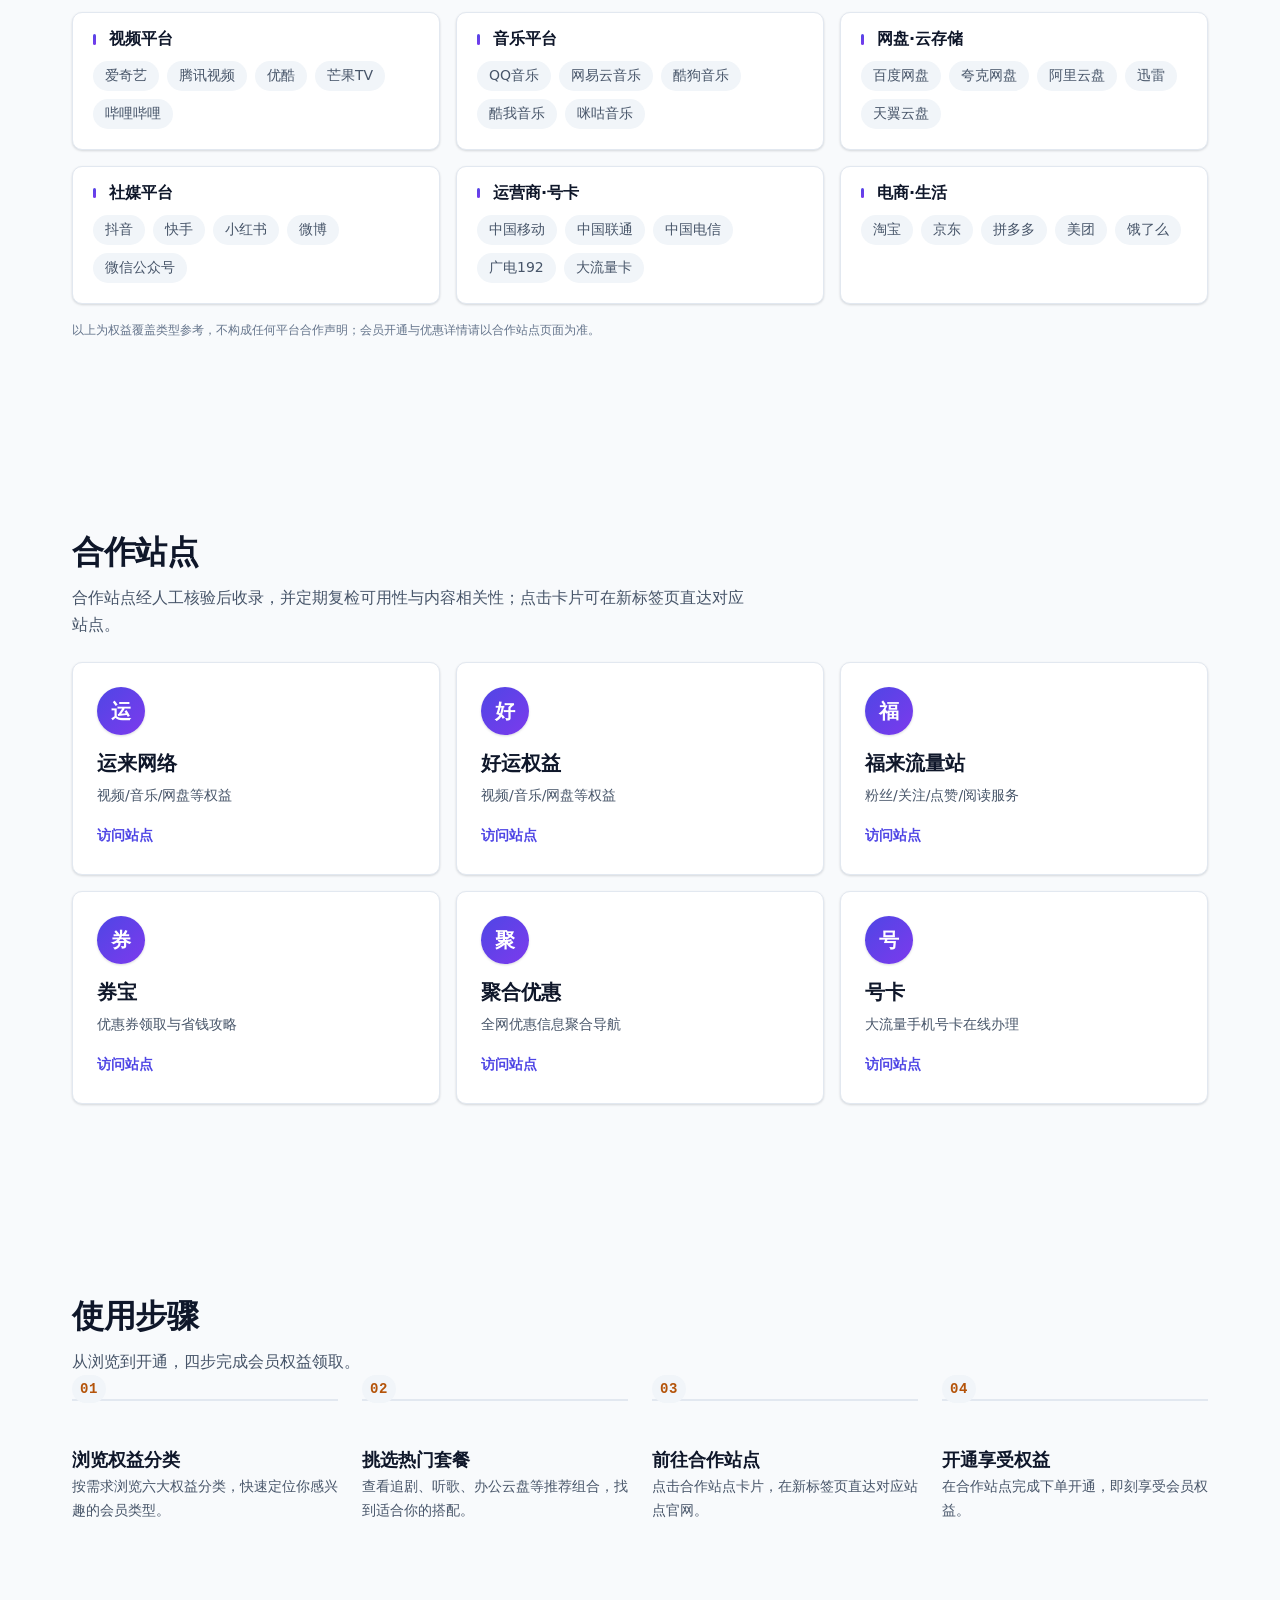
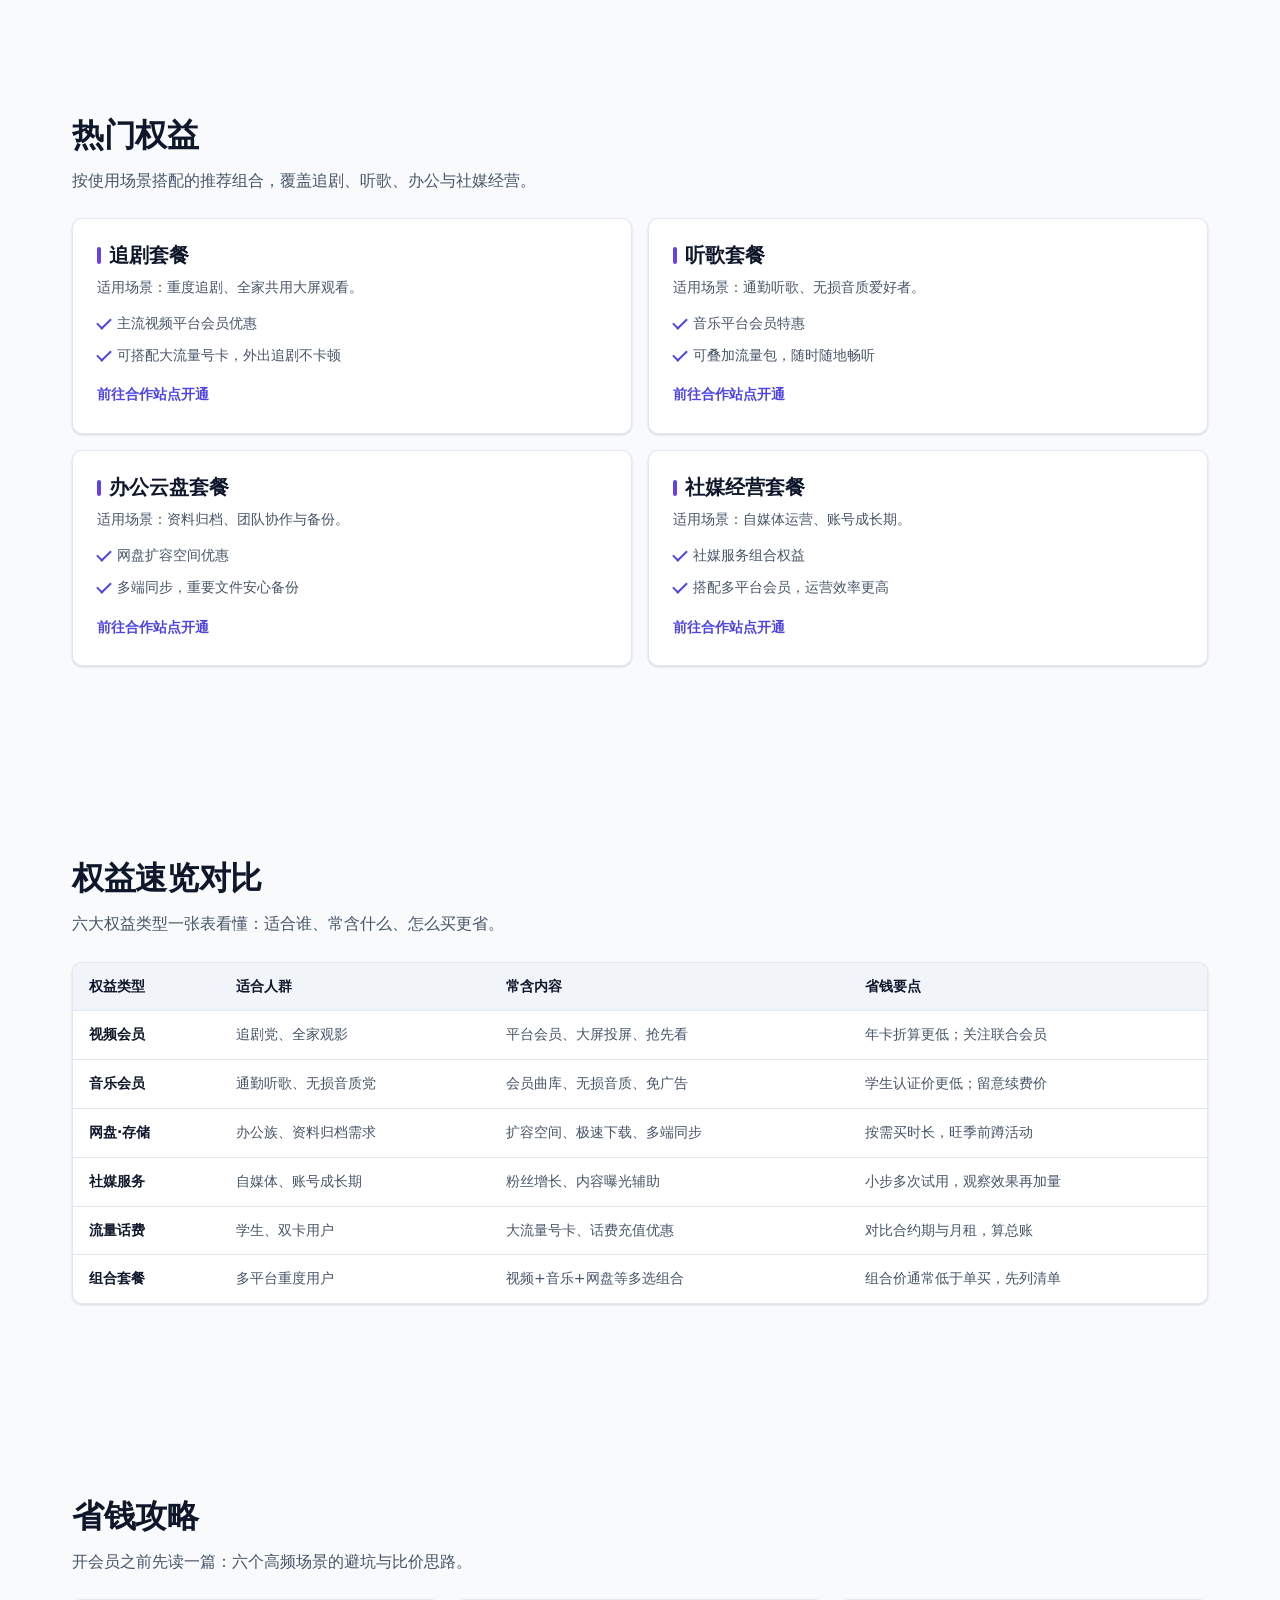
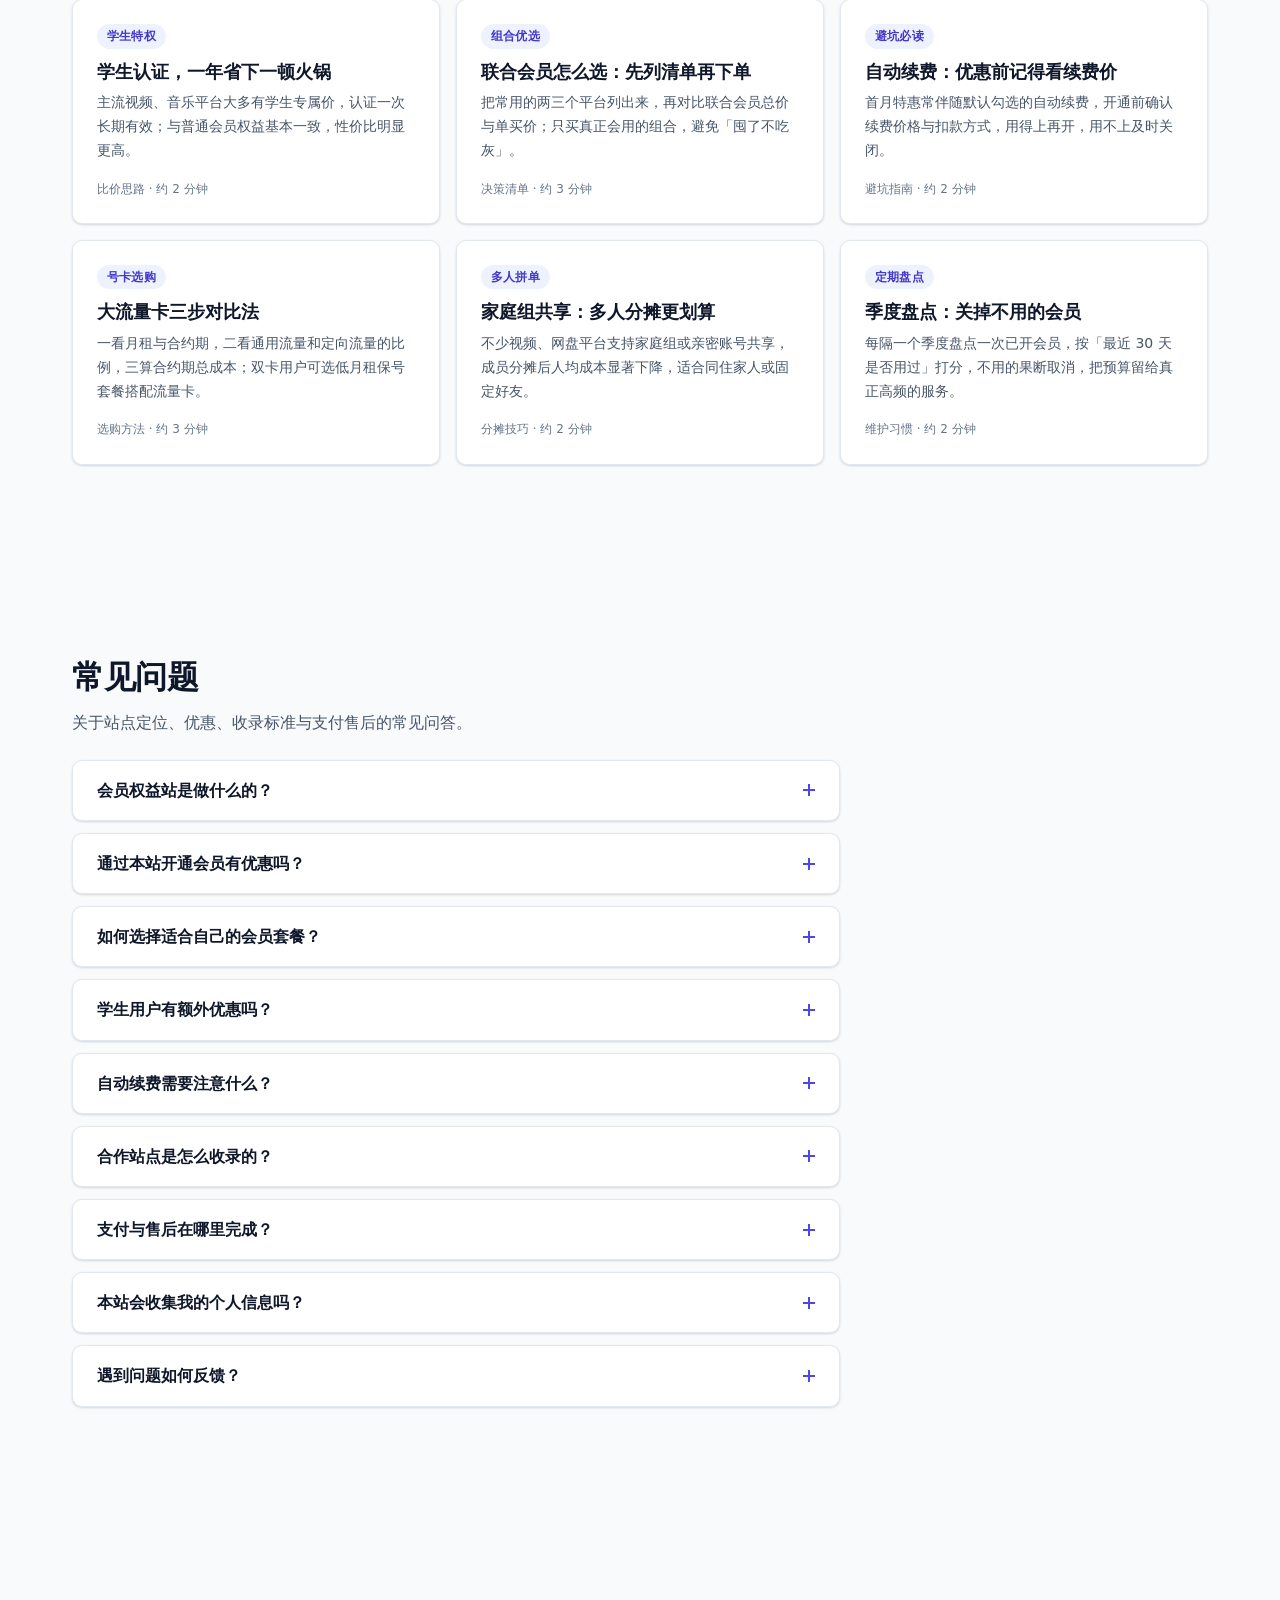
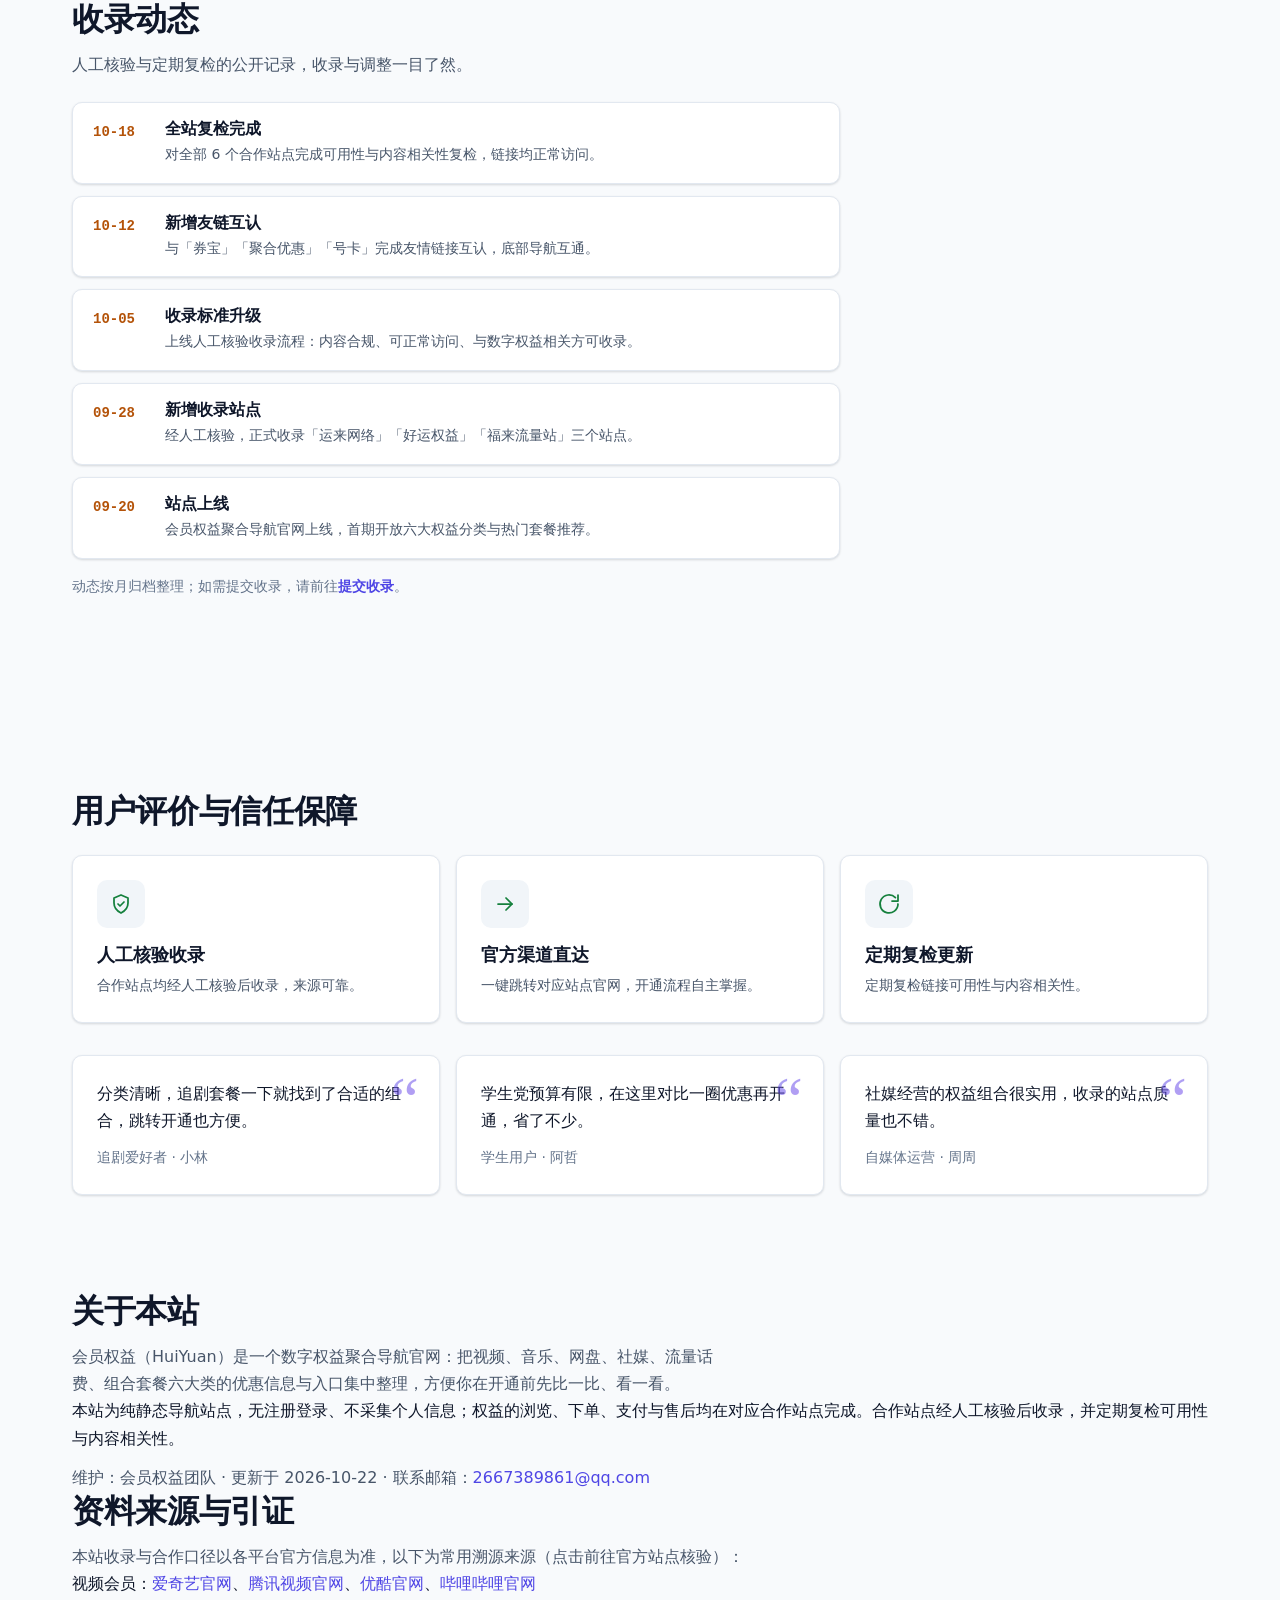
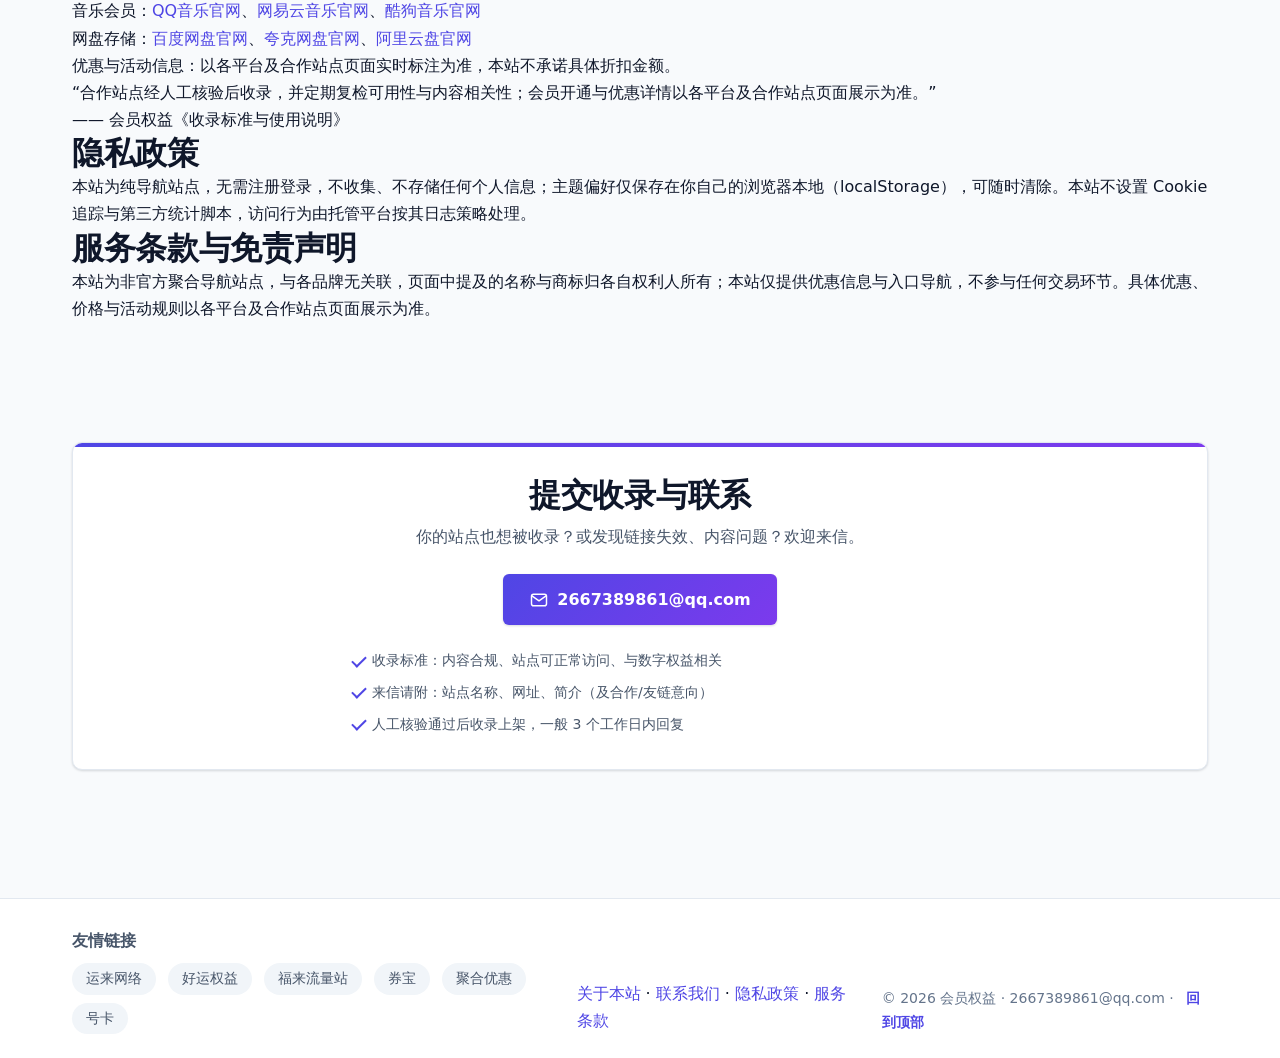
==== commit 1ee288a6: "AI-SEO 审计修复：robots/meta/JSON-LD/内容深度/nofollow - 全部页面补 robots meta（GitHub Pages 不支持 X-Robots-Tag 头，用 " ====
--- a/index.html
+++ b/index.html
@@ -3,11 +3,13 @@
 <head>
   <meta charset="UTF-8">
   <meta name="viewport" content="width=device-width, initial-scale=1">
-  <title>会员权益｜视频·音乐·网盘等会员优惠聚合导航</title>
-  <meta name="description" content="会员权益（HuiYuan）聚合导航官网：收录视频会员、音乐会员、网盘扩容、社交媒体服务、流量话费等数字权益优惠，提供权益分类、热门套餐推荐与合作站点入口，一站式找到适合你的会员优惠。">
-  <meta name="keywords" content="会员权益,会员优惠,视频会员,音乐会员,网盘扩容,流量话费,会员套餐,优惠导航">
+  <title>会员权益导航 - 视频音乐网盘社媒流量话费优惠聚合平台｜HuiYuan，附覆盖平台清单与省钱攻略</title>
+  <meta name="description" content="会员权益（HuiYuan）聚合导航官网：收录视频会员、音乐会员、网盘扩容、社交媒体服务与流量话费等数字权益优惠，提供权益分类、覆盖平台清单、权益对比与省钱攻略，附学生认证、自动续费避坑、家庭共享等实用攻略，合作站点经人工核验并定期复检，收录申请与友链交换欢迎来信，一站式找到适合你的会员优惠。">
+  <meta name="keywords" content="会员权益,会员优惠,视频会员,音乐会员,网盘扩容,流量话费,会员套餐,优惠导航,覆盖平台,权益对比,省钱攻略">
   <meta name="author" content="会员权益">
   <meta name="robots" content="index, follow">
+  <meta name="datePublished" content="2026-10-22">
+  <meta name="dateModified" content="2026-10-22">
   <link rel="canonical" href="https://huiyuan6.github.io/">
   <meta name="theme-color" media="(prefers-color-scheme: light)" content="#f8fafc">
   <meta name="theme-color" media="(prefers-color-scheme: dark)" content="#0b1120">
@@ -15,7 +17,7 @@
   <!-- Open Graph（NFR-03） -->
   <meta property="og:site_name" content="会员权益">
   <meta property="og:title" content="会员权益｜视频·音乐·网盘等会员优惠聚合导航">
-  <meta property="og:description" content="视频、音乐、网盘、社媒、流量话费等数字权益优惠聚合导航，一站式找到适合你的会员优惠。">
+  <meta property="og:description" content="视频、音乐、网盘、社媒、流量话费等数字权益优惠聚合导航，附覆盖平台清单、权益对比与省钱攻略，一站式找到适合你的会员优惠。">
   <meta property="og:type" content="website">
   <meta property="og:url" content="https://huiyuan6.github.io/">
   <meta property="og:image" content="https://huiyuan6.github.io/assets/og-image.png">
@@ -23,7 +25,7 @@
   <!-- Twitter Card（NFR-03） -->
   <meta name="twitter:card" content="summary_large_image">
   <meta name="twitter:title" content="会员权益｜视频·音乐·网盘等会员优惠聚合导航">
-  <meta name="twitter:description" content="视频、音乐、网盘、社媒、流量话费等数字权益优惠聚合导航，一站式找到适合你的会员优惠。">
+  <meta name="twitter:description" content="视频、音乐、网盘、社媒、流量话费等数字权益优惠聚合导航，附覆盖平台清单、权益对比与省钱攻略，一站式找到适合你的会员优惠。">
   <meta name="twitter:image" content="https://huiyuan6.github.io/assets/og-image.png">
   <!-- ① 主题引导：内联同步脚本，防 FOUC（D4）——读 localStorage，无记忆则跟随系统偏好 -->
   <script>
@@ -52,18 +54,37 @@
         "url": "https://huiyuan6.github.io/",
         "name": "会员权益",
         "alternateName": "HuiYuan",
-        "description": "会员权益聚合导航官网：视频、音乐、网盘、社媒、流量话费等数字权益优惠导航。",
+        "description": "会员权益聚合导航官网：视频、音乐、网盘、社媒、流量话费等数字权益优惠导航，提供覆盖平台清单、权益对比与省钱攻略。",
         "inLanguage": "zh-CN",
-        "publisher": { "@id": "https://huiyuan6.github.io/#organization" }
+        "publisher": { "@id": "https://huiyuan6.github.io/#organization" },
+        "dateModified": "2026-10-22"
+      },
+      {
+        "@type": "WebPage",
+        "@id": "https://huiyuan6.github.io/#webpage",
+        "url": "https://huiyuan6.github.io/",
+        "name": "会员权益导航 - 视频音乐网盘社媒流量话费优惠聚合平台",
+        "description": "会员权益聚合导航官网：收录视频、音乐、网盘、社媒、流量话费等数字权益优惠，提供权益分类、覆盖平台清单、权益对比与省钱攻略。",
+        "inLanguage": "zh-CN",
+        "isPartOf": { "@id": "https://huiyuan6.github.io/#website" },
+        "author": { "@id": "https://huiyuan6.github.io/#organization" },
+        "datePublished": "2026-10-22",
+        "dateModified": "2026-10-22"
       },
       {
         "@type": "Organization",
         "@id": "https://huiyuan6.github.io/#organization",
         "name": "会员权益",
         "url": "https://huiyuan6.github.io/",
+        "sameAs": ["https://github.com/huiyuan6"],
         "logo": {
           "@type": "ImageObject",
           "url": "https://huiyuan6.github.io/assets/og-image.png"
+        },
+        "contactPoint": {
+          "@type": "ContactPoint",
+          "contactType": "customer service",
+          "email": "2667389861@qq.com"
         }
       },
       {
@@ -701,6 +722,50 @@
       </div>
     </section>
 
+    <!-- ======================= 关于本站（v3 新增：作者署名与站点说明） ======================= -->
+    <section class="about" id="about" tabindex="-1" aria-labelledby="about-title">
+      <div class="container">
+        <h2 id="about-title">关于本站</h2>
+        <p class="section-lead">会员权益（HuiYuan）是一个数字权益聚合导航官网：把视频、音乐、网盘、社媒、流量话费、组合套餐六大类的优惠信息与入口集中整理，方便你在开通前先比一比、看一看。</p>
+        <p>本站为纯静态导航站点，无注册登录、不采集个人信息；权益的浏览、下单、支付与售后均在对应合作站点完成。合作站点经人工核验后收录，并定期复检可用性与内容相关性。</p>
+        <p class="section-lead">维护：会员权益团队 · 更新于 <time datetime="2026-10-22">2026-10-22</time> · 联系邮箱：<a href="mailto:2667389861@qq.com">2667389861@qq.com</a></p>
+      </div>
+    </section>
+
+    <!-- ======================= 资料来源与引证（v3 新增：AI 溯源信任） ======================= -->
+    <section class="sources" id="sources" tabindex="-1" aria-labelledby="sources-title">
+      <div class="container">
+        <h2 id="sources-title">资料来源与引证</h2>
+        <p class="section-lead">本站收录与合作口径以各平台官方信息为准，以下为常用溯源来源（点击前往官方站点核验）：</p>
+        <ul class="source-list">
+          <li>视频会员：<a href="https://www.iqiyi.com" target="_blank" rel="noopener noreferrer">爱奇艺官网</a>、<a href="https://v.qq.com" target="_blank" rel="noopener noreferrer">腾讯视频官网</a>、<a href="https://www.youku.com" target="_blank" rel="noopener noreferrer">优酷官网</a>、<a href="https://www.bilibili.com" target="_blank" rel="noopener noreferrer">哔哩哔哩官网</a></li>
+          <li>音乐会员：<a href="https://y.qq.com" target="_blank" rel="noopener noreferrer">QQ音乐官网</a>、<a href="https://music.163.com" target="_blank" rel="noopener noreferrer">网易云音乐官网</a>、<a href="https://www.kugou.com" target="_blank" rel="noopener noreferrer">酷狗音乐官网</a></li>
+          <li>网盘存储：<a href="https://pan.baidu.com" target="_blank" rel="noopener noreferrer">百度网盘官网</a>、<a href="https://pan.quark.cn" target="_blank" rel="noopener noreferrer">夸克网盘官网</a>、<a href="https://www.aliyundrive.com" target="_blank" rel="noopener noreferrer">阿里云盘官网</a></li>
+          <li>优惠与活动信息：以各平台及合作站点页面实时标注为准，本站不承诺具体折扣金额。</li>
+        </ul>
+        <blockquote>
+          <p>“合作站点经人工核验后收录，并定期复检可用性与内容相关性；会员开通与优惠详情以各平台及合作站点页面展示为准。”</p>
+          <figcaption>—— 会员权益《收录标准与使用说明》</figcaption>
+        </blockquote>
+      </div>
+    </section>
+
+    <!-- ======================= 隐私政策（v3 新增） ======================= -->
+    <section class="legal" id="privacy" tabindex="-1" aria-labelledby="privacy-title">
+      <div class="container">
+        <h2 id="privacy-title">隐私政策</h2>
+        <p>本站为纯导航站点，无需注册登录，不收集、不存储任何个人信息；主题偏好仅保存在你自己的浏览器本地（localStorage），可随时清除。本站不设置 Cookie 追踪与第三方统计脚本，访问行为由托管平台按其日志策略处理。</p>
+      </div>
+    </section>
+
+    <!-- ======================= 服务条款与免责声明（v3 新增） ======================= -->
+    <section class="legal" id="terms" tabindex="-1" aria-labelledby="terms-title">
+      <div class="container">
+        <h2 id="terms-title">服务条款与免责声明</h2>
+        <p>本站为非官方聚合导航站点，与各品牌无关联，页面中提及的名称与商标归各自权利人所有；本站仅提供优惠信息与入口导航，不参与任何交易环节。具体优惠、价格与活动规则以各平台及合作站点页面展示为准。</p>
+      </div>
+    </section>
+
     <!-- ======================= 提交收录与联系（v2 新增） ======================= -->
     <section class="contact" id="contact" tabindex="-1" aria-labelledby="contact-title">
       <div class="container">
@@ -738,6 +803,9 @@
           <p class="footer-links-note">未启用 JavaScript 时，以上友情链接同样完整可用。</p>
         </noscript>
       </nav>
+      <nav class="site-footer__legal" aria-label="站务信息">
+        <a href="#about">关于本站</a> · <a href="#contact">联系我们</a> · <a href="#privacy">隐私政策</a> · <a href="#terms">服务条款</a>
+      </nav>
       <p class="site-footer__meta">© <span id="footer-year">2026</span> 会员权益 · <a href="mailto:2667389861@qq.com">2667389861@qq.com</a> · <a href="#top" id="back-top">回到顶部</a></p>
     </div>
   </footer>
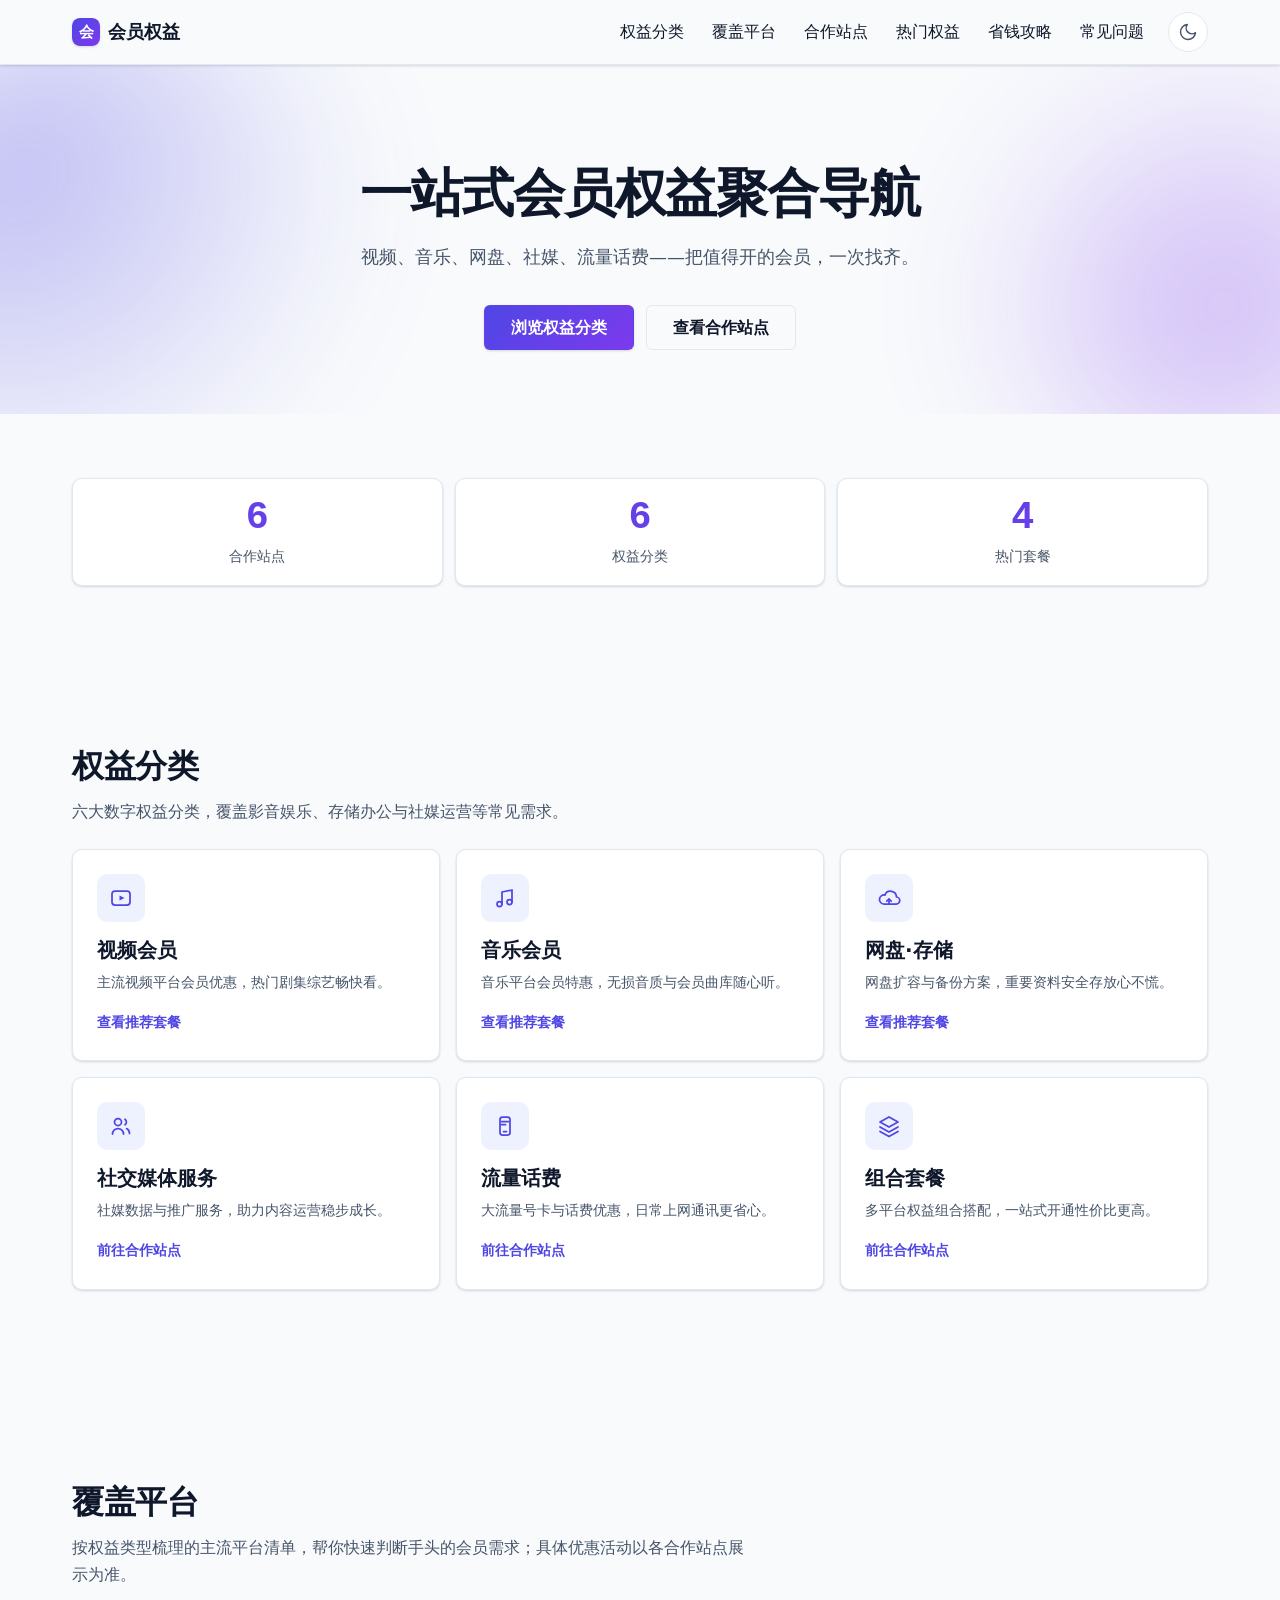
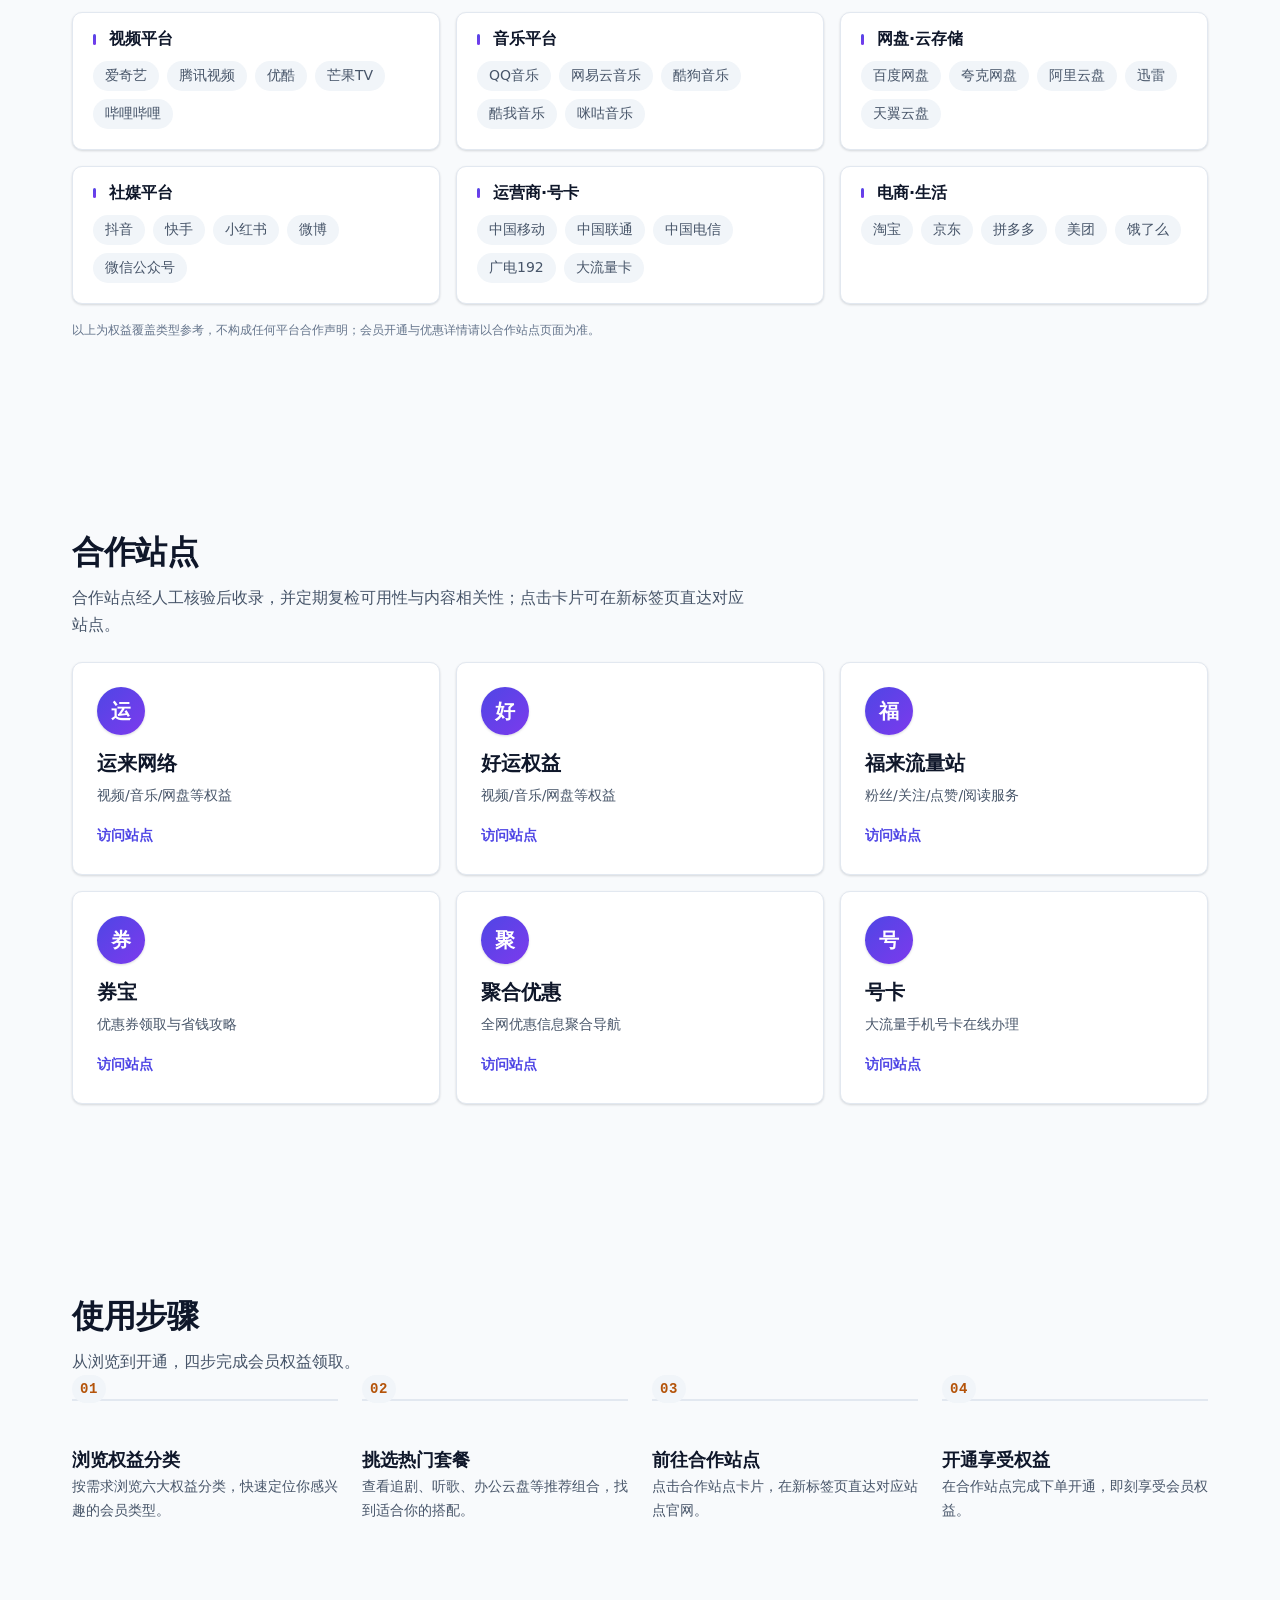
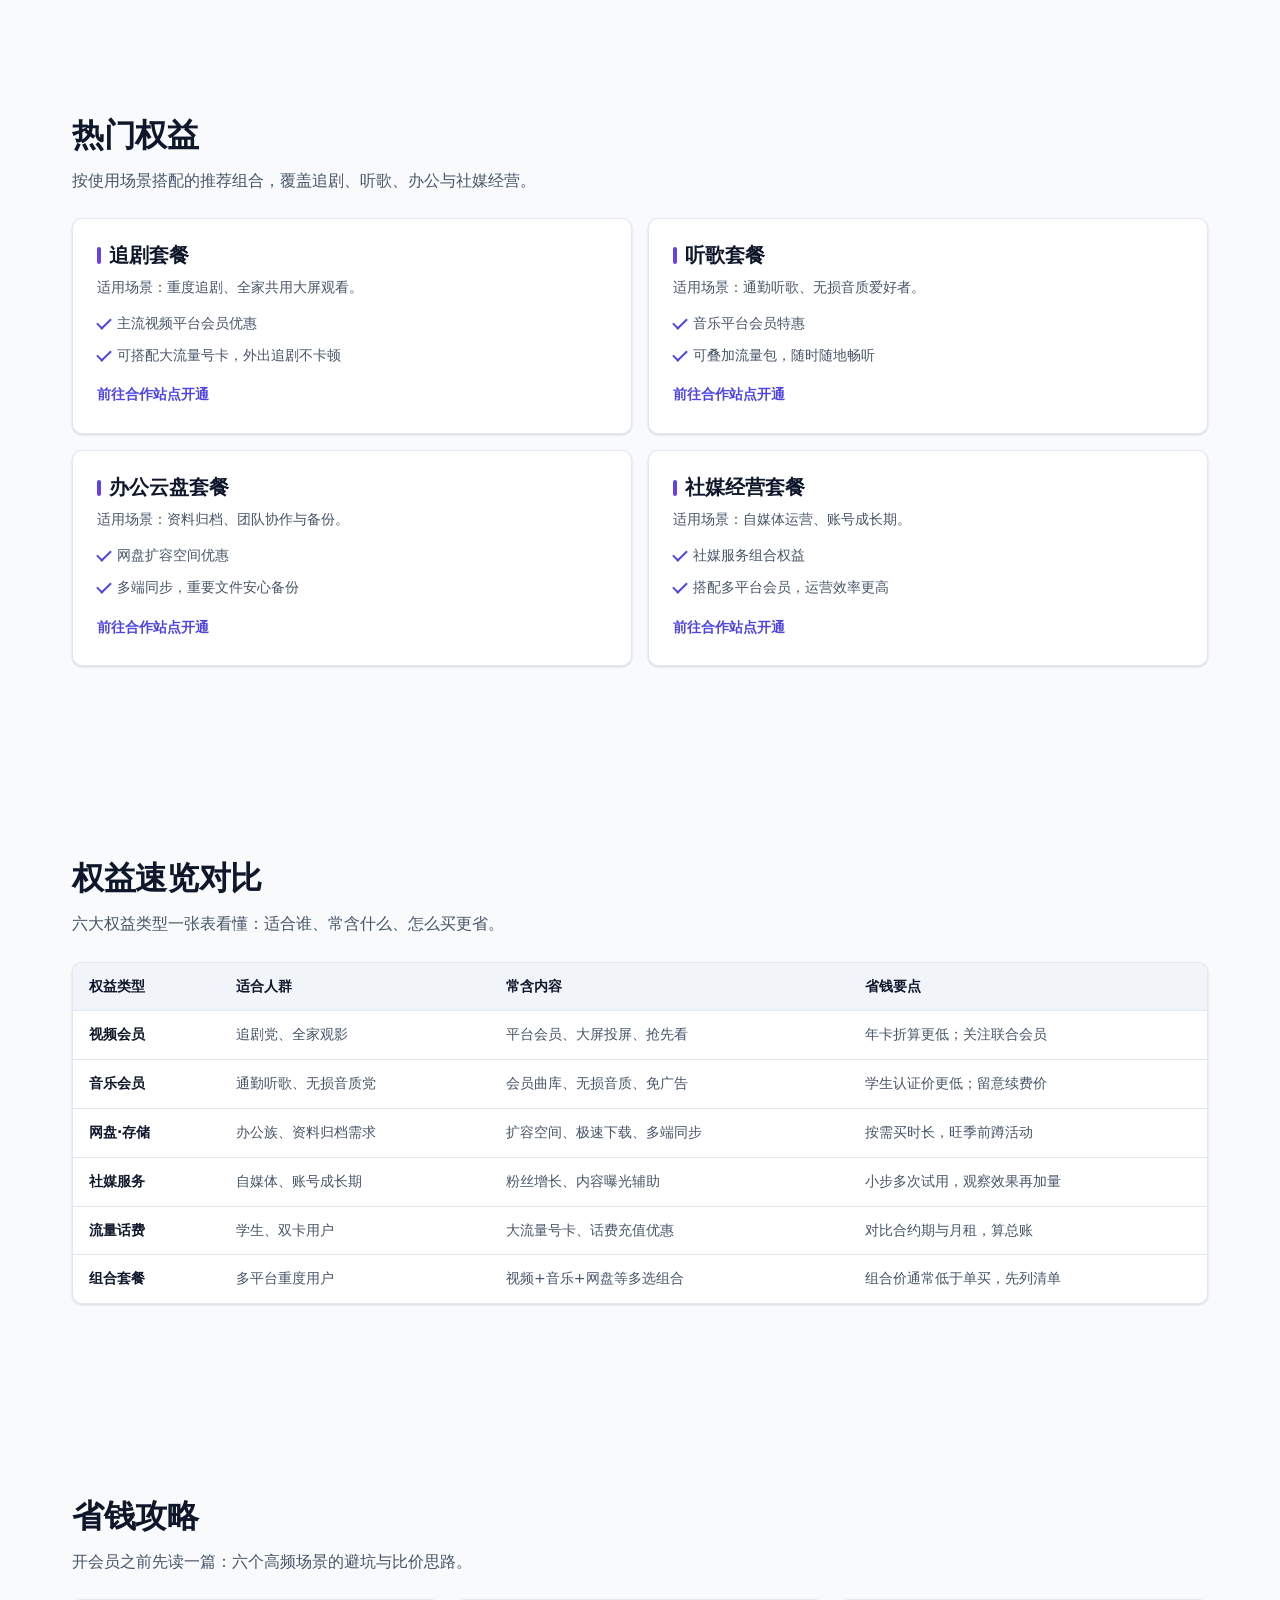
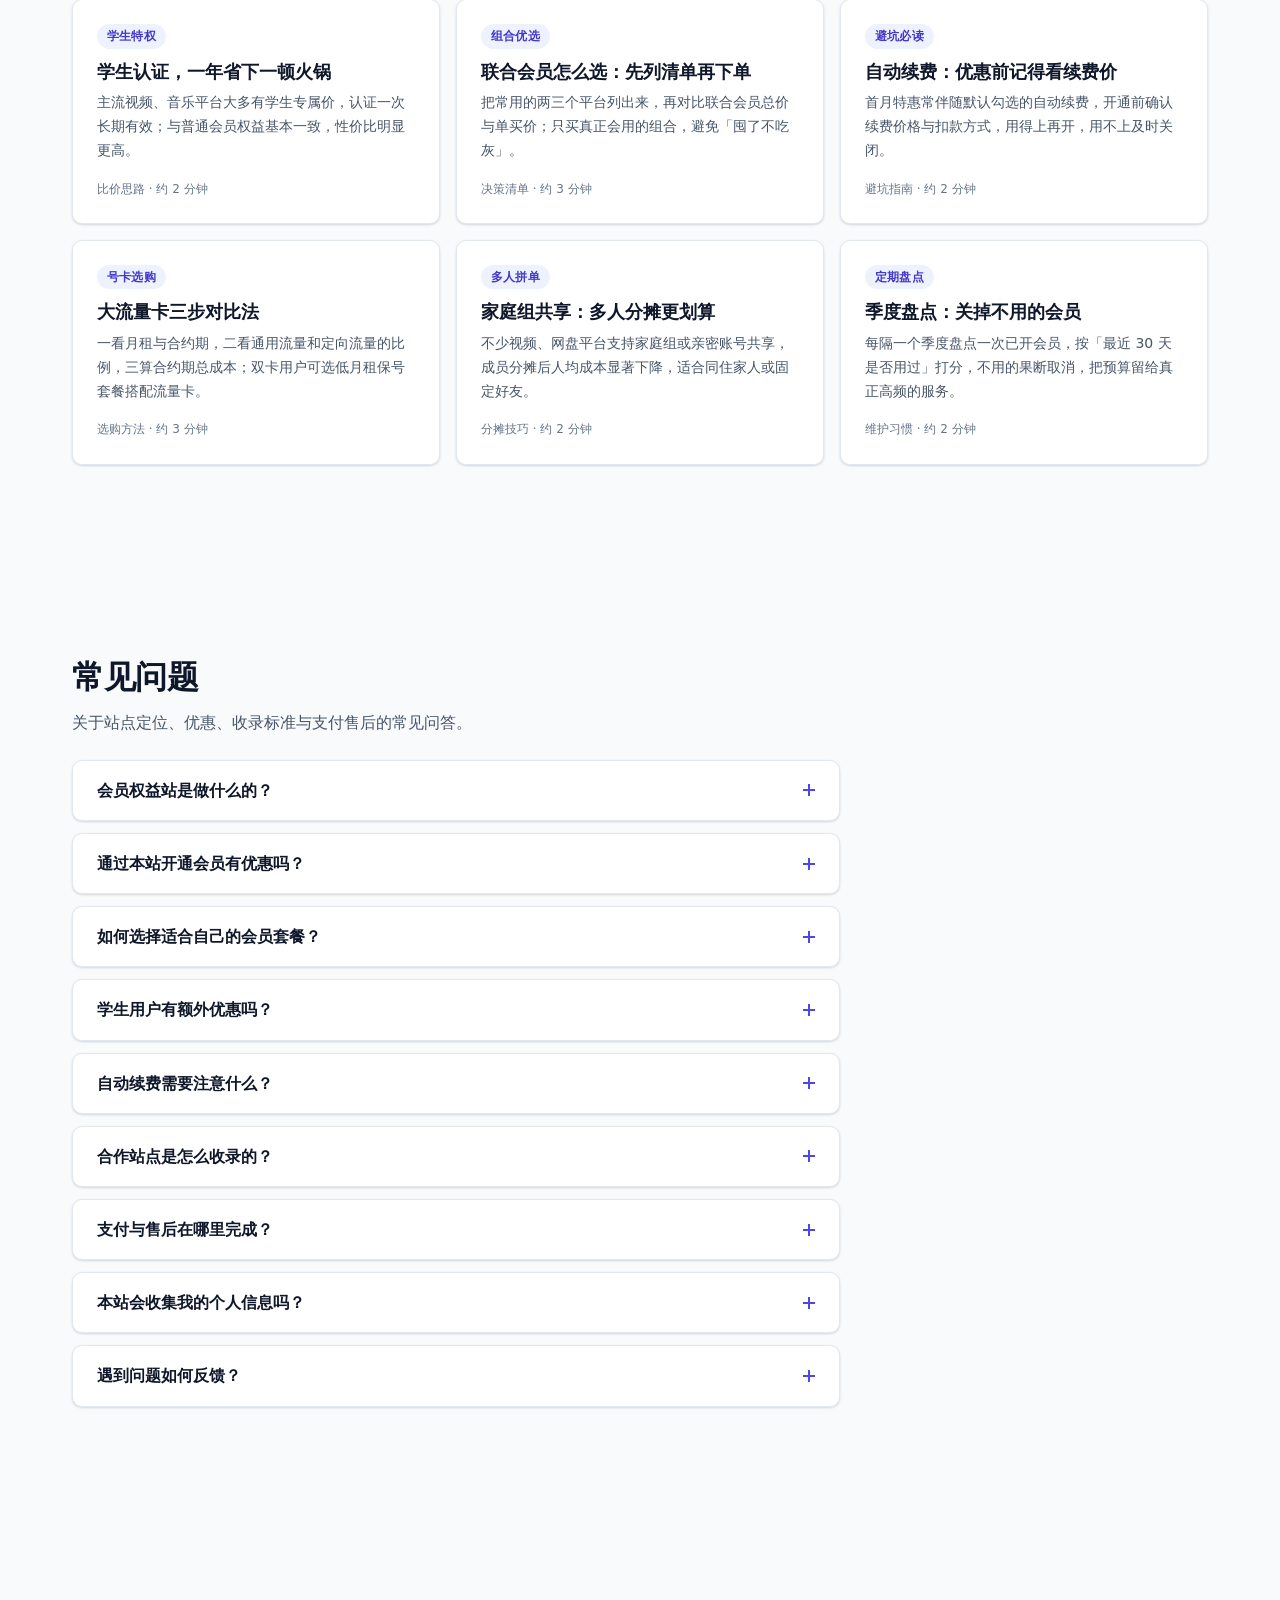
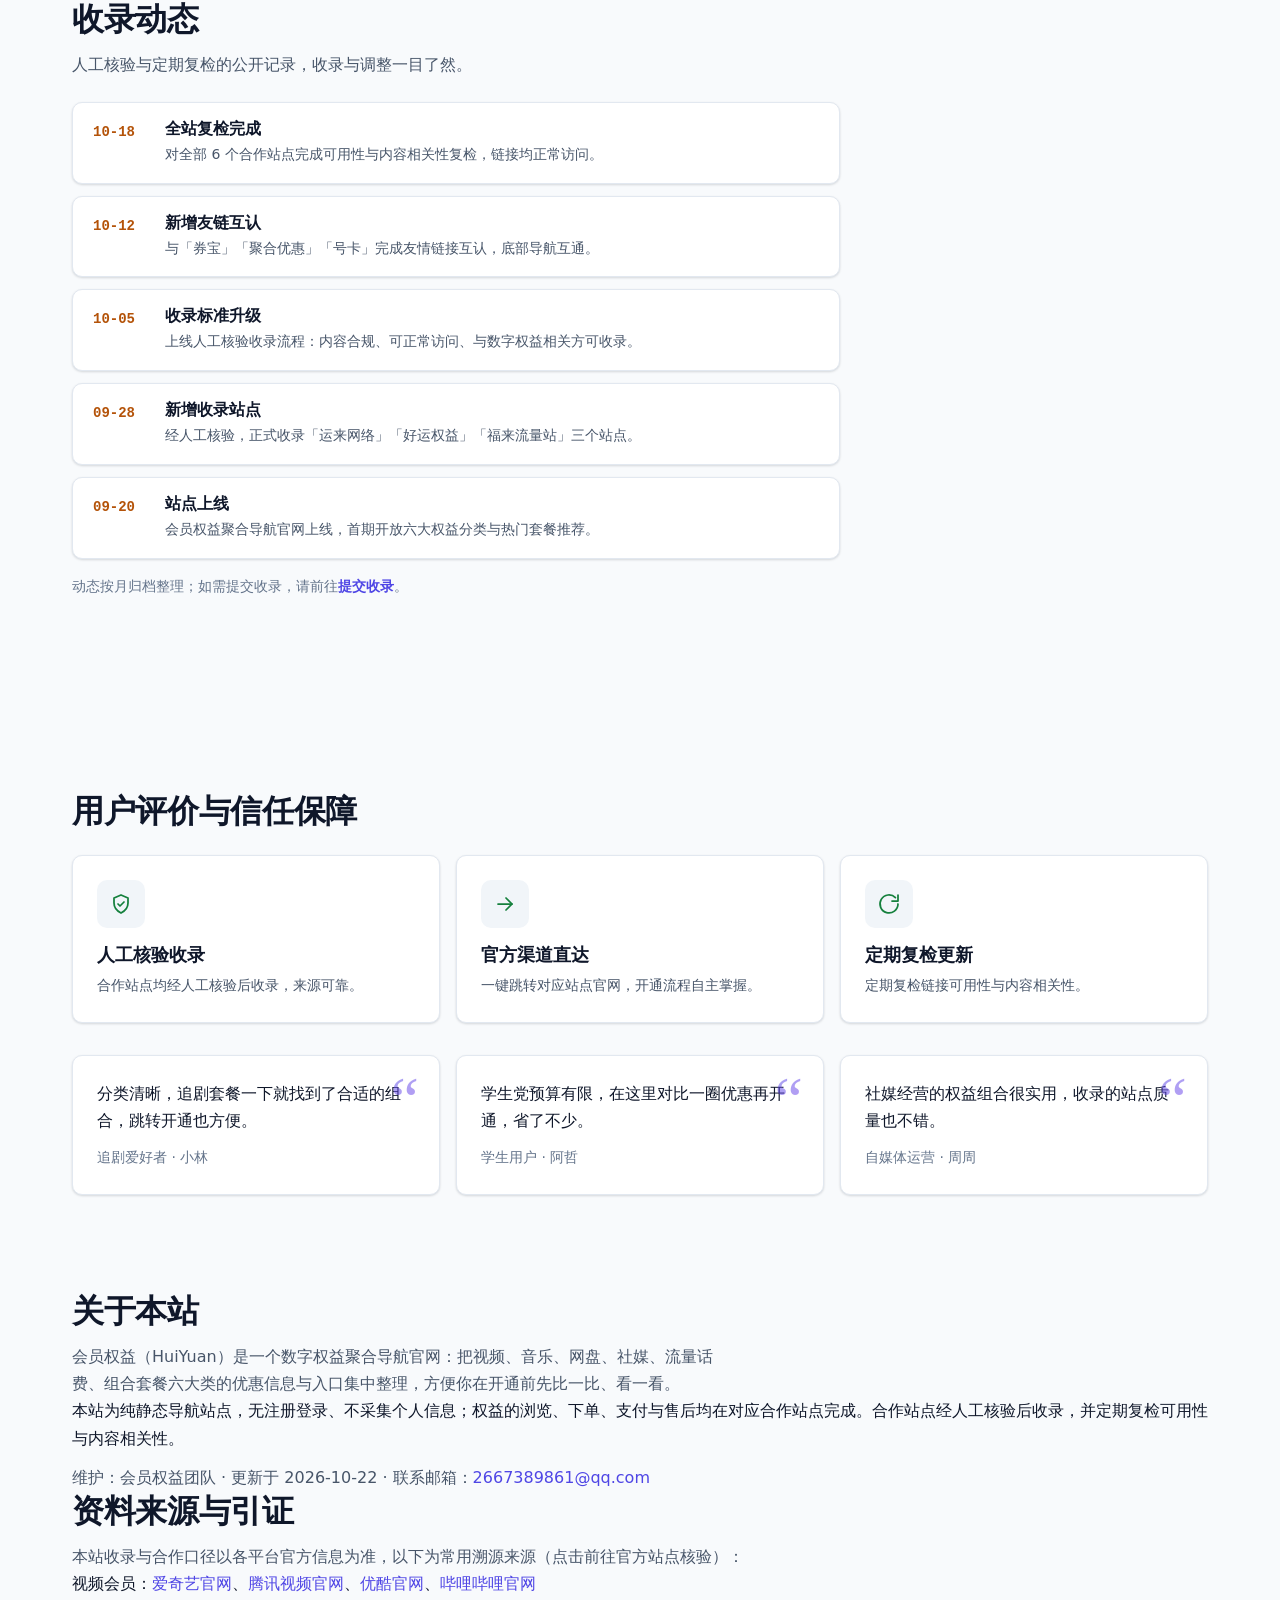
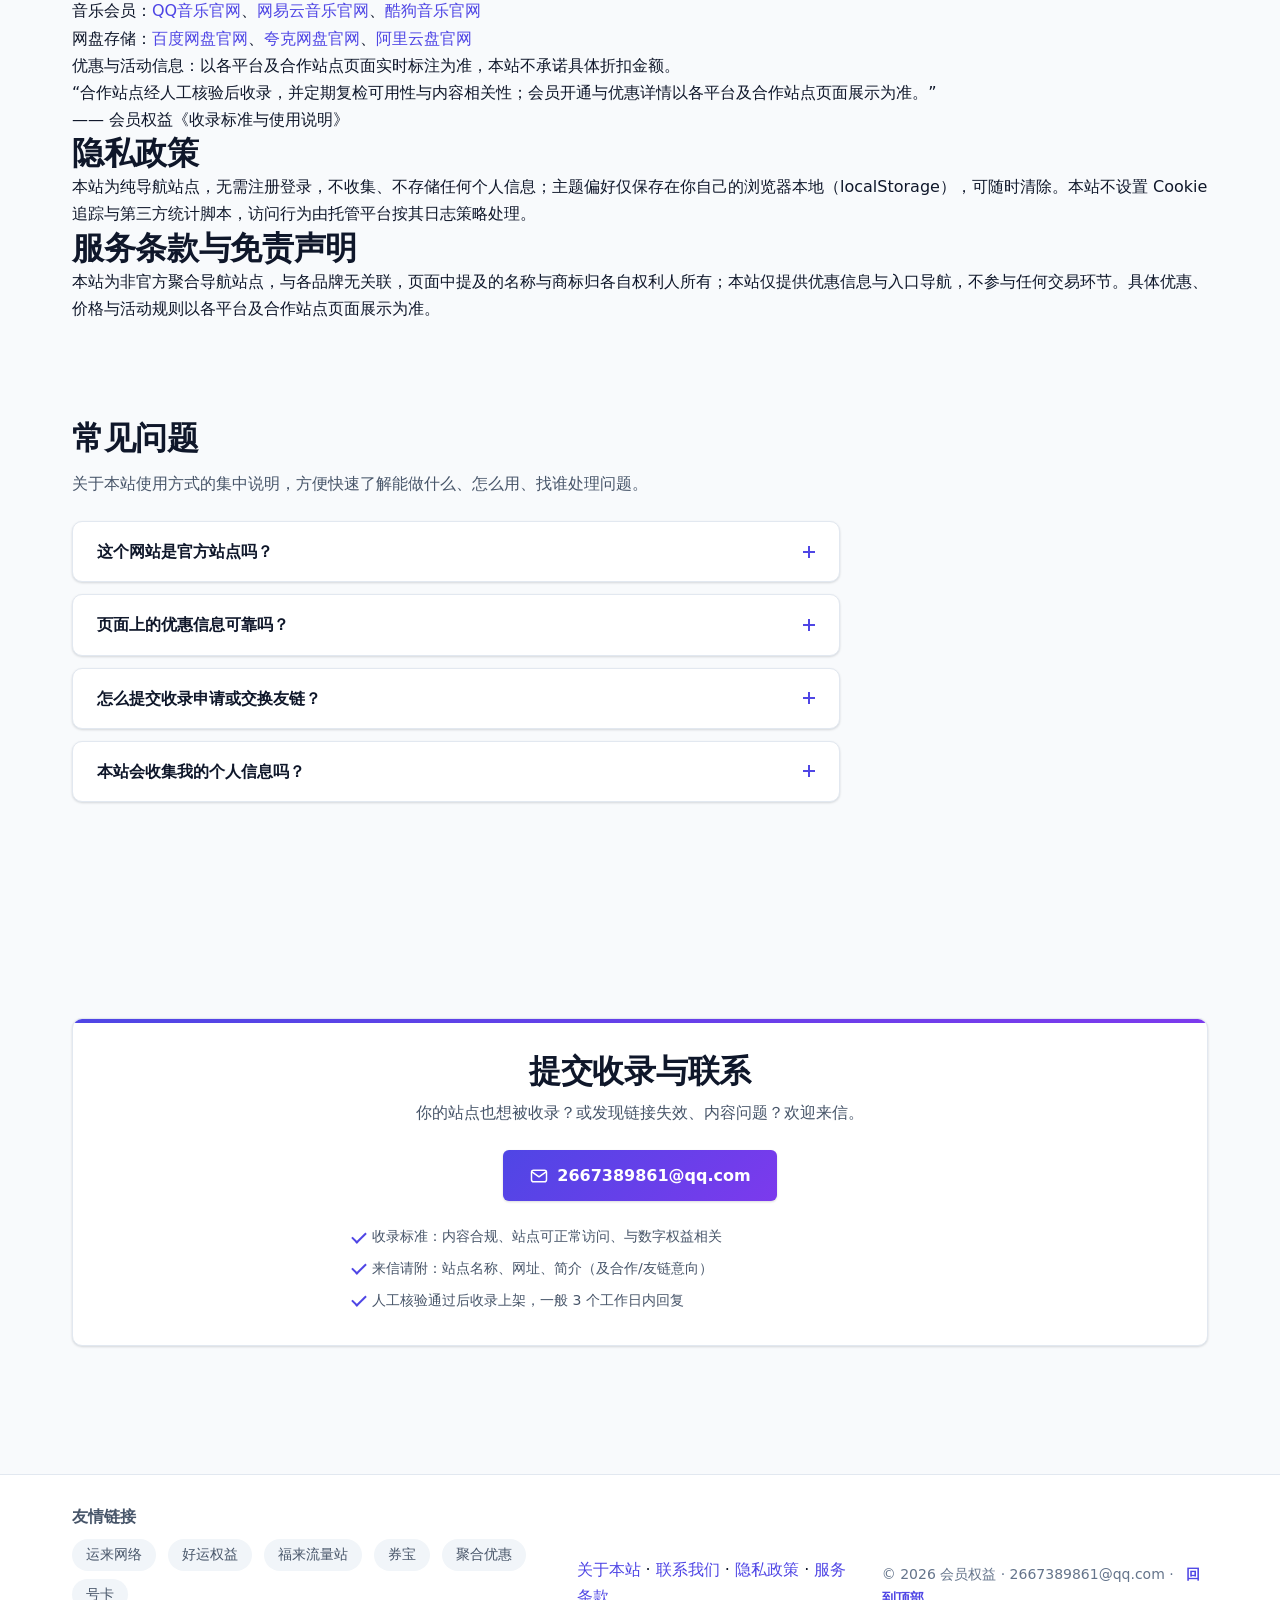
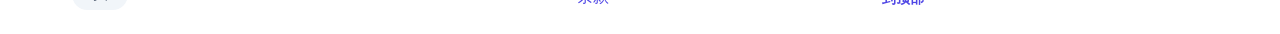
==== commit 90fc392c: "AI-SEO 二轮优化：keywords 长尾词扩写、FAQ 区、锚点 title 全量补齐、youhui 首页快捷入口" ====
--- a/index.html
+++ b/index.html
@@ -5,7 +5,7 @@
   <meta name="viewport" content="width=device-width, initial-scale=1">
   <title>会员权益导航 - 视频音乐网盘社媒流量话费优惠聚合平台｜HuiYuan，附覆盖平台清单与省钱攻略</title>
   <meta name="description" content="会员权益（HuiYuan）聚合导航官网：收录视频会员、音乐会员、网盘扩容、社交媒体服务与流量话费等数字权益优惠，提供权益分类、覆盖平台清单、权益对比与省钱攻略，附学生认证、自动续费避坑、家庭共享等实用攻略，合作站点经人工核验并定期复检，收录申请与友链交换欢迎来信，一站式找到适合你的会员优惠。">
-  <meta name="keywords" content="会员权益,会员优惠,视频会员,音乐会员,网盘扩容,流量话费,会员套餐,优惠导航,覆盖平台,权益对比,省钱攻略">
+  <meta name="keywords" content="会员权益,会员优惠,视频会员,音乐会员,网盘扩容,流量话费,会员套餐,优惠导航,覆盖平台,权益对比,省钱攻略,视频会员年卡,音乐会员充值,网盘扩容优惠,影视会员低价,数字权益优惠,爱奇艺会员,腾讯视频会员,哔哩哔哩大会员,网易云音乐会员,QQ音乐会员,百度网盘会员,夸克网盘,阿里云盘会员,会员拼车,家庭共享会员,学生会员优惠,自动续费">
   <meta name="author" content="会员权益">
   <meta name="robots" content="index, follow">
   <meta name="datePublished" content="2026-10-22">
@@ -75,6 +75,7 @@
         "@type": "Organization",
         "@id": "https://huiyuan6.github.io/#organization",
         "name": "会员权益",
+        "alternateName": "HuiYuan",
         "url": "https://huiyuan6.github.io/",
         "sameAs": ["https://github.com/huiyuan6"],
         "logo": {
@@ -140,13 +141,13 @@
   <script src="js/main.js" defer></script>
 </head>
 <body>
-  <a class="skip-link" href="#main">跳到主内容</a>
+  <a title="跳到主内容" class="skip-link" href="#main">跳到主内容</a>
 
   <!-- ======================= 顶部导航（FR-01/02/03） ======================= -->
   <header class="site-header" id="top">
     <div class="container site-header__inner">
       <nav class="site-nav" id="site-nav" aria-label="主导航">
-        <a class="brand" href="#top">
+        <a title="会员权益" class="brand" href="#top">
           <svg class="brand__mark" width="28" height="28" viewBox="0 0 64 64" aria-hidden="true" focusable="false">
             <defs>
               <linearGradient id="brand-grad" x1="0" y1="0" x2="1" y2="1">
@@ -164,12 +165,12 @@
           </svg>
         </button>
         <ul class="site-nav__links" id="site-nav-links">
-          <li><a href="#categories">权益分类</a></li>
-          <li><a href="#platforms">覆盖平台</a></li>
-          <li><a href="#partners">合作站点</a></li>
-          <li><a href="#hot">热门权益</a></li>
-          <li><a href="#guides">省钱攻略</a></li>
-          <li><a href="#faq">常见问题</a></li>
+          <li><a title="权益分类" href="#categories">权益分类</a></li>
+          <li><a title="覆盖平台" href="#platforms">覆盖平台</a></li>
+          <li><a title="合作站点" href="#partners">合作站点</a></li>
+          <li><a title="热门权益" href="#hot">热门权益</a></li>
+          <li><a title="省钱攻略" href="#guides">省钱攻略</a></li>
+          <li><a title="常见问题" href="#faq">常见问题</a></li>
         </ul>
         <button id="theme-toggle" class="theme-toggle" type="button" aria-label="切换到暗色主题">
           <svg class="icon-sun" width="20" height="20" viewBox="0 0 24 24" fill="none" stroke="currentColor" stroke-width="1.75" stroke-linecap="round" stroke-linejoin="round" aria-hidden="true" focusable="false">
@@ -194,8 +195,8 @@
         <h1 class="hero__title" id="hero-title">一站式会员权益聚合导航</h1>
         <p class="hero__sub">视频、音乐、网盘、社媒、流量话费——把值得开的会员，一次找齐。</p>
         <p class="hero__cta">
-          <a class="btn btn--primary" href="#categories">浏览权益分类</a>
-          <a class="btn btn--ghost" href="#partners">查看合作站点</a>
+          <a title="浏览权益分类" class="btn btn--primary" href="#categories">浏览权益分类</a>
+          <a title="查看合作站点" class="btn btn--ghost" href="#partners">查看合作站点</a>
         </p>
       </div>
     </section>
@@ -233,7 +234,7 @@
             </span>
             <h3 class="category-card__title">视频会员</h3>
             <p class="category-card__desc">主流视频平台会员优惠，热门剧集综艺畅快看。</p>
-            <a class="category-card__link" href="#hot">查看推荐套餐</a>
+            <a title="查看推荐套餐" class="category-card__link" href="#hot">查看推荐套餐</a>
           </li>
           <li class="category-card">
             <span class="category-card__icon" aria-hidden="true">
@@ -241,7 +242,7 @@
             </span>
             <h3 class="category-card__title">音乐会员</h3>
             <p class="category-card__desc">音乐平台会员特惠，无损音质与会员曲库随心听。</p>
-            <a class="category-card__link" href="#hot">查看推荐套餐</a>
+            <a title="查看推荐套餐" class="category-card__link" href="#hot">查看推荐套餐</a>
           </li>
           <li class="category-card">
             <span class="category-card__icon" aria-hidden="true">
@@ -249,7 +250,7 @@
             </span>
             <h3 class="category-card__title">网盘·存储</h3>
             <p class="category-card__desc">网盘扩容与备份方案，重要资料安全存放心不慌。</p>
-            <a class="category-card__link" href="#hot">查看推荐套餐</a>
+            <a title="查看推荐套餐" class="category-card__link" href="#hot">查看推荐套餐</a>
           </li>
           <li class="category-card">
             <span class="category-card__icon" aria-hidden="true">
@@ -257,7 +258,7 @@
             </span>
             <h3 class="category-card__title">社交媒体服务</h3>
             <p class="category-card__desc">社媒数据与推广服务，助力内容运营稳步成长。</p>
-            <a class="category-card__link" href="#partners">前往合作站点</a>
+            <a title="前往合作站点" class="category-card__link" href="#partners">前往合作站点</a>
           </li>
           <li class="category-card">
             <span class="category-card__icon" aria-hidden="true">
@@ -265,7 +266,7 @@
             </span>
             <h3 class="category-card__title">流量话费</h3>
             <p class="category-card__desc">大流量号卡与话费优惠，日常上网通讯更省心。</p>
-            <a class="category-card__link" href="#partners">前往合作站点</a>
+            <a title="前往合作站点" class="category-card__link" href="#partners">前往合作站点</a>
           </li>
           <li class="category-card">
             <span class="category-card__icon" aria-hidden="true">
@@ -273,7 +274,7 @@
             </span>
             <h3 class="category-card__title">组合套餐</h3>
             <p class="category-card__desc">多平台权益组合搭配，一站式开通性价比更高。</p>
-            <a class="category-card__link" href="#partners">前往合作站点</a>
+            <a title="前往合作站点" class="category-card__link" href="#partners">前往合作站点</a>
           </li>
         </ul>
       </div>
@@ -360,37 +361,37 @@
             <span class="partner-card__avatar" aria-hidden="true">运</span>
             <h3 class="partner-card__name">运来网络</h3>
             <p class="partner-card__desc">视频/音乐/网盘等权益</p>
-            <a class="partner-card__link" href="https://wcbblll.99kami.com" target="_blank" rel="noopener noreferrer">访问站点</a>
+            <a title="访问站点" class="partner-card__link" href="https://wcbblll.99kami.com" target="_blank" rel="noopener noreferrer">访问站点</a>
           </li>
           <li class="partner-card">
             <span class="partner-card__avatar" aria-hidden="true">好</span>
             <h3 class="partner-card__name">好运权益</h3>
             <p class="partner-card__desc">视频/音乐/网盘等权益</p>
-            <a class="partner-card__link" href="https://wcbblll.im01.cn" target="_blank" rel="noopener noreferrer">访问站点</a>
+            <a title="访问站点" class="partner-card__link" href="https://wcbblll.im01.cn" target="_blank" rel="noopener noreferrer">访问站点</a>
           </li>
           <li class="partner-card">
             <span class="partner-card__avatar" aria-hidden="true">福</span>
             <h3 class="partner-card__name">福来流量站</h3>
             <p class="partner-card__desc">粉丝/关注/点赞/阅读服务</p>
-            <a class="partner-card__link" href="http://35568.qcxmt.cn" target="_blank" rel="noopener noreferrer">访问站点</a>
+            <a title="访问站点" class="partner-card__link" href="http://35568.qcxmt.cn" target="_blank" rel="noopener noreferrer">访问站点</a>
           </li>
           <li class="partner-card">
             <span class="partner-card__avatar" aria-hidden="true">券</span>
             <h3 class="partner-card__name">券宝</h3>
             <p class="partner-card__desc">优惠券领取与省钱攻略</p>
-            <a class="partner-card__link" href="https://jdjdndn.github.io/" target="_blank" rel="noopener noreferrer">访问站点</a>
+            <a title="访问站点" class="partner-card__link" href="https://jdjdndn.github.io/" target="_blank" rel="noopener noreferrer">访问站点</a>
           </li>
           <li class="partner-card">
             <span class="partner-card__avatar" aria-hidden="true">聚</span>
             <h3 class="partner-card__name">聚合优惠</h3>
             <p class="partner-card__desc">全网优惠信息聚合导航</p>
-            <a class="partner-card__link" href="https://wcbblll.cc" target="_blank" rel="noopener noreferrer">访问站点</a>
+            <a title="访问站点" class="partner-card__link" href="https://wcbblll.cc" target="_blank" rel="noopener noreferrer">访问站点</a>
           </li>
           <li class="partner-card">
             <span class="partner-card__avatar" aria-hidden="true">号</span>
             <h3 class="partner-card__name">号卡</h3>
             <p class="partner-card__desc">大流量手机号卡在线办理</p>
-            <a class="partner-card__link" href="https://dlhaoka.com" target="_blank" rel="noopener noreferrer">访问站点</a>
+            <a title="访问站点" class="partner-card__link" href="https://dlhaoka.com" target="_blank" rel="noopener noreferrer">访问站点</a>
           </li>
         </ul>
         <noscript>
@@ -442,7 +443,7 @@
               <li>主流视频平台会员优惠</li>
               <li>可搭配大流量号卡，外出追剧不卡顿</li>
             </ul>
-            <a class="hot-card__link" href="#partners">前往合作站点开通</a>
+            <a title="前往合作站点开通" class="hot-card__link" href="#partners">前往合作站点开通</a>
           </li>
           <li class="hot-card">
             <h3 class="hot-card__title">听歌套餐</h3>
@@ -451,7 +452,7 @@
               <li>音乐平台会员特惠</li>
               <li>可叠加流量包，随时随地畅听</li>
             </ul>
-            <a class="hot-card__link" href="#partners">前往合作站点开通</a>
+            <a title="前往合作站点开通" class="hot-card__link" href="#partners">前往合作站点开通</a>
           </li>
           <li class="hot-card">
             <h3 class="hot-card__title">办公云盘套餐</h3>
@@ -460,7 +461,7 @@
               <li>网盘扩容空间优惠</li>
               <li>多端同步，重要文件安心备份</li>
             </ul>
-            <a class="hot-card__link" href="#partners">前往合作站点开通</a>
+            <a title="前往合作站点开通" class="hot-card__link" href="#partners">前往合作站点开通</a>
           </li>
           <li class="hot-card">
             <h3 class="hot-card__title">社媒经营套餐</h3>
@@ -469,7 +470,7 @@
               <li>社媒服务组合权益</li>
               <li>搭配多平台会员，运营效率更高</li>
             </ul>
-            <a class="hot-card__link" href="#partners">前往合作站点开通</a>
+            <a title="前往合作站点开通" class="hot-card__link" href="#partners">前往合作站点开通</a>
           </li>
         </ul>
       </div>
@@ -668,7 +669,7 @@
             </div>
           </li>
         </ol>
-        <p class="updates-note">动态按月归档整理；如需提交收录，请前往<a href="#contact">提交收录</a>。</p>
+        <p class="updates-note">动态按月归档整理；如需提交收录，请前往<a title="提交收录" href="#contact">提交收录</a>。</p>
       </div>
     </section>
 
@@ -728,7 +729,7 @@
         <h2 id="about-title">关于本站</h2>
         <p class="section-lead">会员权益（HuiYuan）是一个数字权益聚合导航官网：把视频、音乐、网盘、社媒、流量话费、组合套餐六大类的优惠信息与入口集中整理，方便你在开通前先比一比、看一看。</p>
         <p>本站为纯静态导航站点，无注册登录、不采集个人信息；权益的浏览、下单、支付与售后均在对应合作站点完成。合作站点经人工核验后收录，并定期复检可用性与内容相关性。</p>
-        <p class="section-lead">维护：会员权益团队 · 更新于 <time datetime="2026-10-22">2026-10-22</time> · 联系邮箱：<a href="mailto:2667389861@qq.com">2667389861@qq.com</a></p>
+        <p class="section-lead">维护：会员权益团队 · 更新于 <time datetime="2026-10-22">2026-10-22</time> · 联系邮箱：<a title="2667389861@qq.com" href="mailto:2667389861@qq.com">2667389861@qq.com</a></p>
       </div>
     </section>
 
@@ -738,9 +739,9 @@
         <h2 id="sources-title">资料来源与引证</h2>
         <p class="section-lead">本站收录与合作口径以各平台官方信息为准，以下为常用溯源来源（点击前往官方站点核验）：</p>
         <ul class="source-list">
-          <li>视频会员：<a href="https://www.iqiyi.com" target="_blank" rel="noopener noreferrer">爱奇艺官网</a>、<a href="https://v.qq.com" target="_blank" rel="noopener noreferrer">腾讯视频官网</a>、<a href="https://www.youku.com" target="_blank" rel="noopener noreferrer">优酷官网</a>、<a href="https://www.bilibili.com" target="_blank" rel="noopener noreferrer">哔哩哔哩官网</a></li>
-          <li>音乐会员：<a href="https://y.qq.com" target="_blank" rel="noopener noreferrer">QQ音乐官网</a>、<a href="https://music.163.com" target="_blank" rel="noopener noreferrer">网易云音乐官网</a>、<a href="https://www.kugou.com" target="_blank" rel="noopener noreferrer">酷狗音乐官网</a></li>
-          <li>网盘存储：<a href="https://pan.baidu.com" target="_blank" rel="noopener noreferrer">百度网盘官网</a>、<a href="https://pan.quark.cn" target="_blank" rel="noopener noreferrer">夸克网盘官网</a>、<a href="https://www.aliyundrive.com" target="_blank" rel="noopener noreferrer">阿里云盘官网</a></li>
+          <li>视频会员：<a title="爱奇艺官网" href="https://www.iqiyi.com" target="_blank" rel="noopener noreferrer">爱奇艺官网</a>、<a title="腾讯视频官网" href="https://v.qq.com" target="_blank" rel="noopener noreferrer">腾讯视频官网</a>、<a title="优酷官网" href="https://www.youku.com" target="_blank" rel="noopener noreferrer">优酷官网</a>、<a title="哔哩哔哩官网" href="https://www.bilibili.com" target="_blank" rel="noopener noreferrer">哔哩哔哩官网</a></li>
+          <li>音乐会员：<a title="QQ音乐官网" href="https://y.qq.com" target="_blank" rel="noopener noreferrer">QQ音乐官网</a>、<a title="网易云音乐官网" href="https://music.163.com" target="_blank" rel="noopener noreferrer">网易云音乐官网</a>、<a title="酷狗音乐官网" href="https://www.kugou.com" target="_blank" rel="noopener noreferrer">酷狗音乐官网</a></li>
+          <li>网盘存储：<a title="百度网盘官网" href="https://pan.baidu.com" target="_blank" rel="noopener noreferrer">百度网盘官网</a>、<a title="夸克网盘官网" href="https://pan.quark.cn" target="_blank" rel="noopener noreferrer">夸克网盘官网</a>、<a title="阿里云盘官网" href="https://www.aliyundrive.com" target="_blank" rel="noopener noreferrer">阿里云盘官网</a></li>
           <li>优惠与活动信息：以各平台及合作站点页面实时标注为准，本站不承诺具体折扣金额。</li>
         </ul>
         <blockquote>
@@ -766,13 +767,39 @@
       </div>
     </section>
 
+    <!-- ======================= 常见问题（AI 信任信号，v4 新增） ======================= -->
+    <section class="faq" id="faq" tabindex="-1" aria-labelledby="faq-title">
+      <div class="container">
+        <h2 id="faq-title">常见问题</h2>
+        <p class="section-lead">关于本站使用方式的集中说明，方便快速了解能做什么、怎么用、找谁处理问题。</p>
+        <div class="faq-list">
+          <details class="faq-item">
+            <summary>这个网站是官方站点吗？</summary>
+            <p>不是。会员权益（HuiYuan）是数字权益优惠的聚合导航站，与各视频、音乐、网盘平台无关联；浏览、下单、支付与售后均在对应合作站点完成。</p>
+          </details>
+          <details class="faq-item">
+            <summary>页面上的优惠信息可靠吗？</summary>
+            <p>本站合作站点经人工核验后收录，并定期复检可用性与内容相关性；具体价格、活动与有效期以各合作站点页面实时展示为准。</p>
+          </details>
+          <details class="faq-item">
+            <summary>怎么提交收录申请或交换友链？</summary>
+            <p>请通过下方“提交收录与联系”区填写信息，或发送邮件至 2667389861@qq.com，注明站点名称、网址与简介即可。</p>
+          </details>
+          <details class="faq-item">
+            <summary>本站会收集我的个人信息吗？</summary>
+            <p>不会。本站为纯静态导航站，无需注册登录，不收集、不存储任何个人信息；主题偏好仅保存在您自己的浏览器本地。</p>
+          </details>
+        </div>
+      </div>
+    </section>
+
     <!-- ======================= 提交收录与联系（v2 新增） ======================= -->
     <section class="contact" id="contact" tabindex="-1" aria-labelledby="contact-title">
       <div class="container">
         <div class="contact-card" data-reveal>
           <h2 id="contact-title">提交收录与联系</h2>
           <p class="contact-card__desc">你的站点也想被收录？或发现链接失效、内容问题？欢迎来信。</p>
-          <a class="contact-card__mail" href="mailto:2667389861@qq.com?subject=%E7%AB%99%E7%82%B9%E6%94%B6%E5%BD%95%E7%94%B3%E8%AF%B7">
+          <a title="2667389861@qq.com" class="contact-card__mail" href="mailto:2667389861@qq.com?subject=%E7%AB%99%E7%82%B9%E6%94%B6%E5%BD%95%E7%94%B3%E8%AF%B7">
             <svg width="20" height="20" viewBox="0 0 24 24" fill="none" stroke="currentColor" stroke-width="1.75" stroke-linecap="round" stroke-linejoin="round" aria-hidden="true" focusable="false"><rect x="3" y="5" width="18" height="14" rx="2.5"/><path d="M3.5 7l8.5 6 8.5-6"/></svg>
             2667389861@qq.com
           </a>
@@ -792,21 +819,21 @@
       <nav class="site-footer__links" aria-label="友情链接">
         <h2 class="site-footer__title">友情链接</h2>
         <ul id="footer-links" class="footer-links" data-render="footer-links">
-          <li class="footer-link"><a href="https://wcbblll.99kami.com" target="_blank" rel="noopener noreferrer">运来网络</a></li>
-          <li class="footer-link"><a href="https://wcbblll.im01.cn" target="_blank" rel="noopener noreferrer">好运权益</a></li>
-          <li class="footer-link"><a href="http://35568.qcxmt.cn" target="_blank" rel="noopener noreferrer">福来流量站</a></li>
-          <li class="footer-link"><a href="https://jdjdndn.github.io/" target="_blank" rel="noopener noreferrer">券宝</a></li>
-          <li class="footer-link"><a href="https://wcbblll.cc" target="_blank" rel="noopener noreferrer">聚合优惠</a></li>
-          <li class="footer-link"><a href="https://dlhaoka.com" target="_blank" rel="noopener noreferrer">号卡</a></li>
+          <li class="footer-link"><a title="运来网络" href="https://wcbblll.99kami.com" target="_blank" rel="noopener noreferrer">运来网络</a></li>
+          <li class="footer-link"><a title="好运权益" href="https://wcbblll.im01.cn" target="_blank" rel="noopener noreferrer">好运权益</a></li>
+          <li class="footer-link"><a title="福来流量站" href="http://35568.qcxmt.cn" target="_blank" rel="noopener noreferrer">福来流量站</a></li>
+          <li class="footer-link"><a title="券宝" href="https://jdjdndn.github.io/" target="_blank" rel="noopener noreferrer">券宝</a></li>
+          <li class="footer-link"><a title="聚合优惠" href="https://wcbblll.cc" target="_blank" rel="noopener noreferrer">聚合优惠</a></li>
+          <li class="footer-link"><a title="号卡" href="https://dlhaoka.com" target="_blank" rel="noopener noreferrer">号卡</a></li>
         </ul>
         <noscript>
           <p class="footer-links-note">未启用 JavaScript 时，以上友情链接同样完整可用。</p>
         </noscript>
       </nav>
       <nav class="site-footer__legal" aria-label="站务信息">
-        <a href="#about">关于本站</a> · <a href="#contact">联系我们</a> · <a href="#privacy">隐私政策</a> · <a href="#terms">服务条款</a>
+        <a title="关于本站" href="#about">关于本站</a> · <a title="联系我们" href="#contact">联系我们</a> · <a title="隐私政策" href="#privacy">隐私政策</a> · <a title="服务条款" href="#terms">服务条款</a>
       </nav>
-      <p class="site-footer__meta">© <span id="footer-year">2026</span> 会员权益 · <a href="mailto:2667389861@qq.com">2667389861@qq.com</a> · <a href="#top" id="back-top">回到顶部</a></p>
+      <p class="site-footer__meta">© <span id="footer-year">2026</span> 会员权益 · <a title="2667389861@qq.com" href="mailto:2667389861@qq.com">2667389861@qq.com</a> · <a title="回到顶部" href="#top" id="back-top">回到顶部</a></p>
     </div>
   </footer>
 </body>
